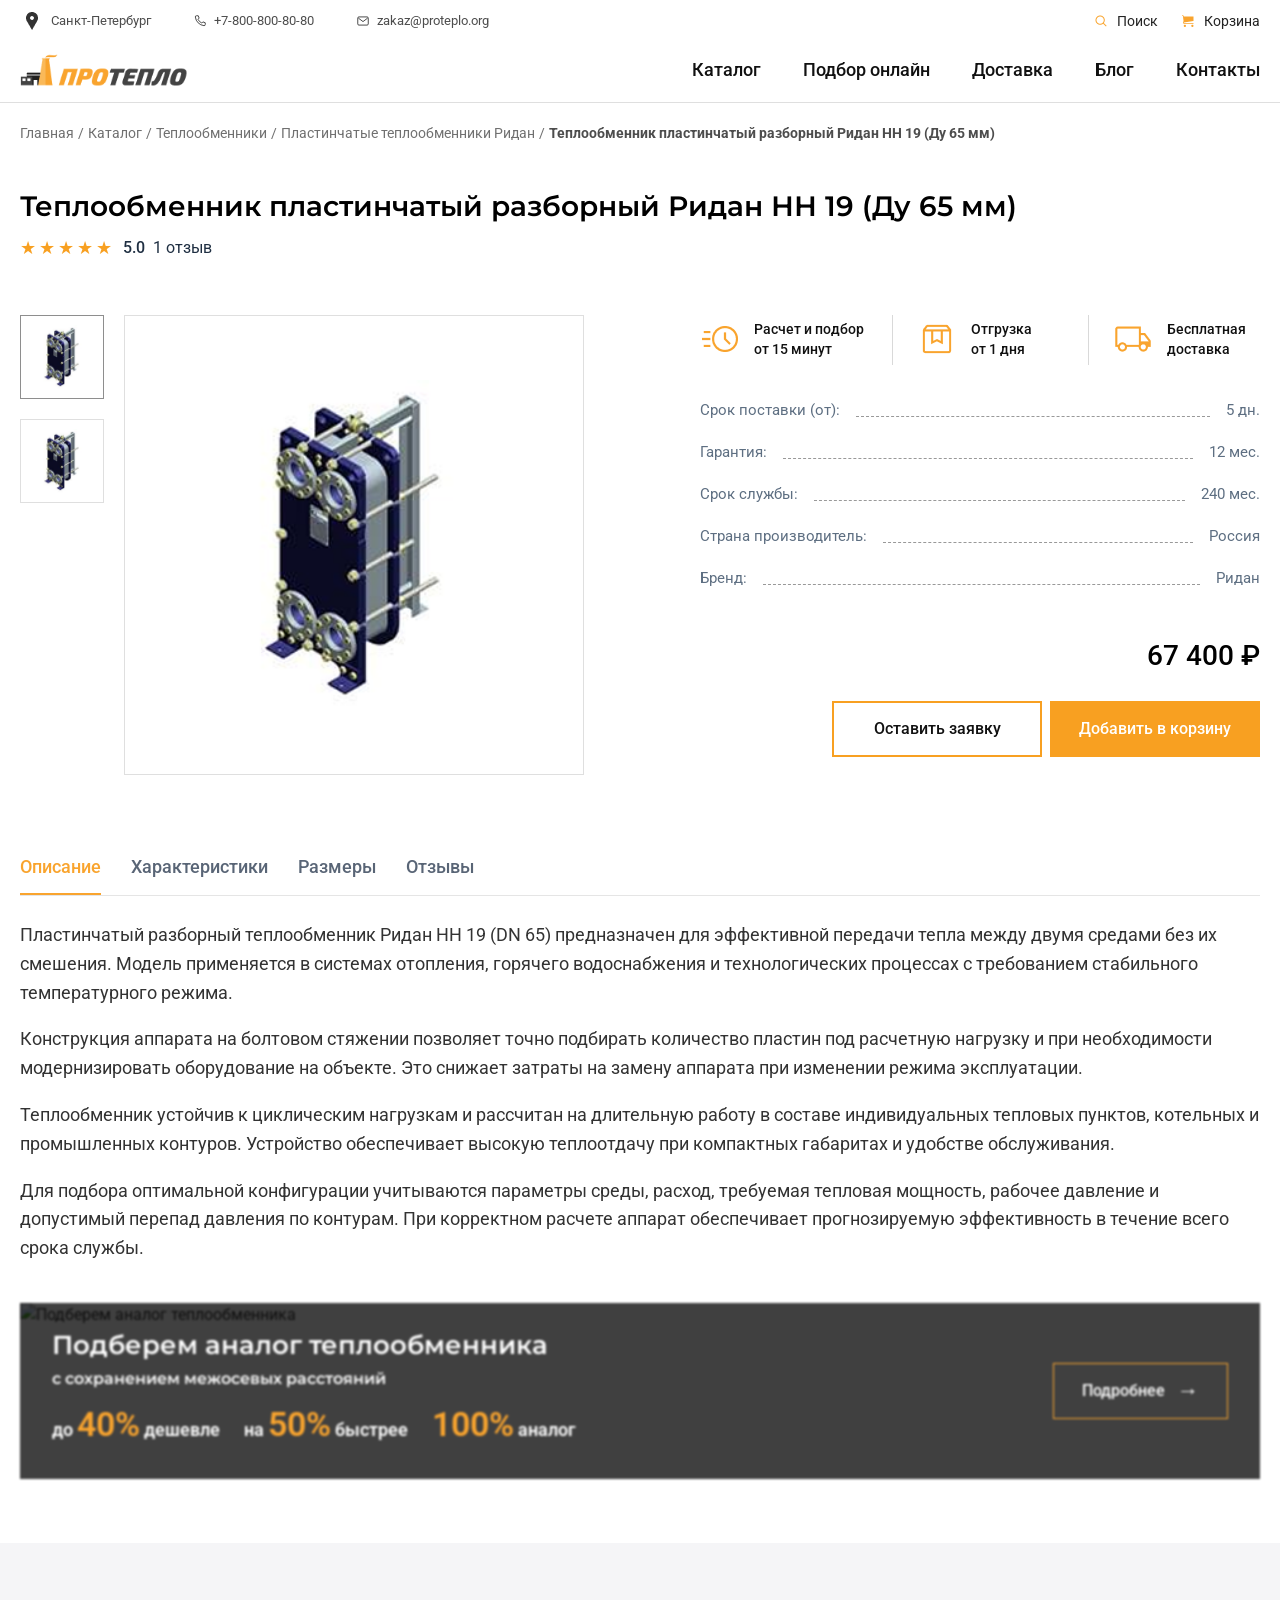
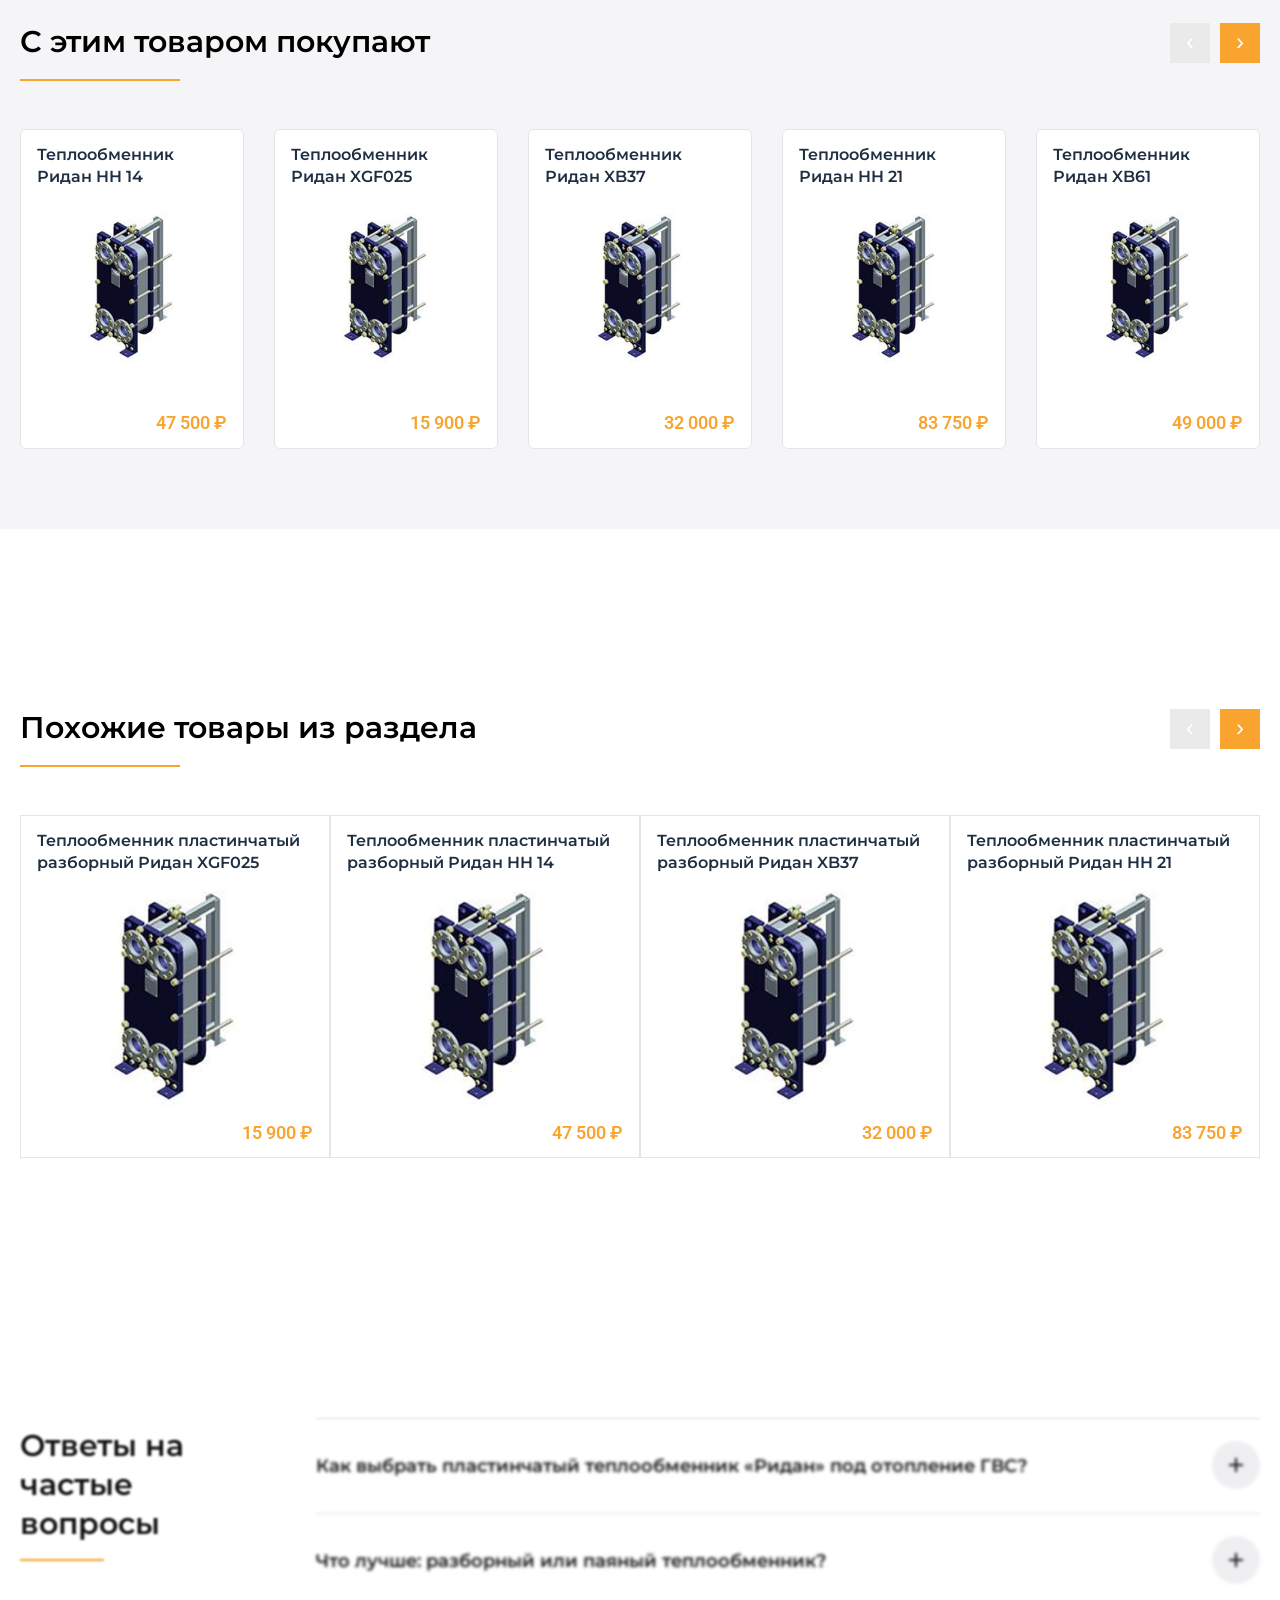
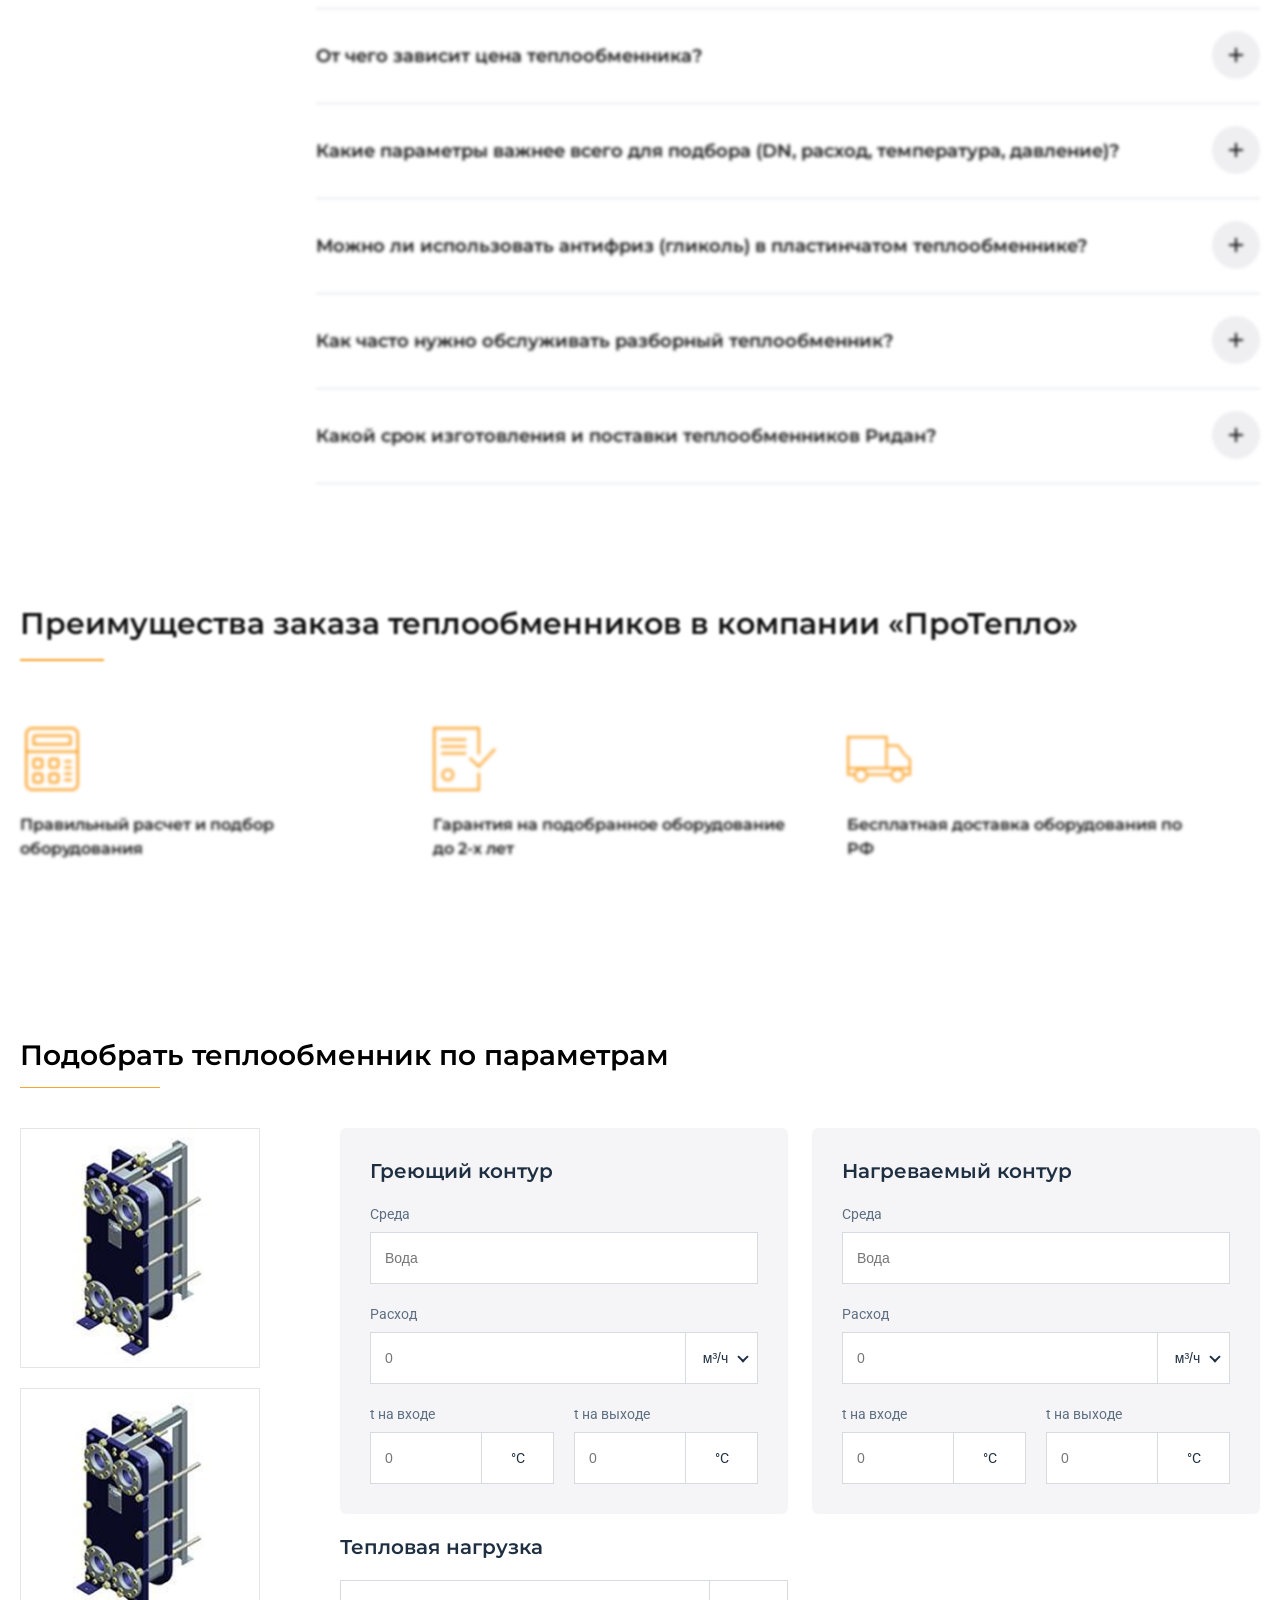
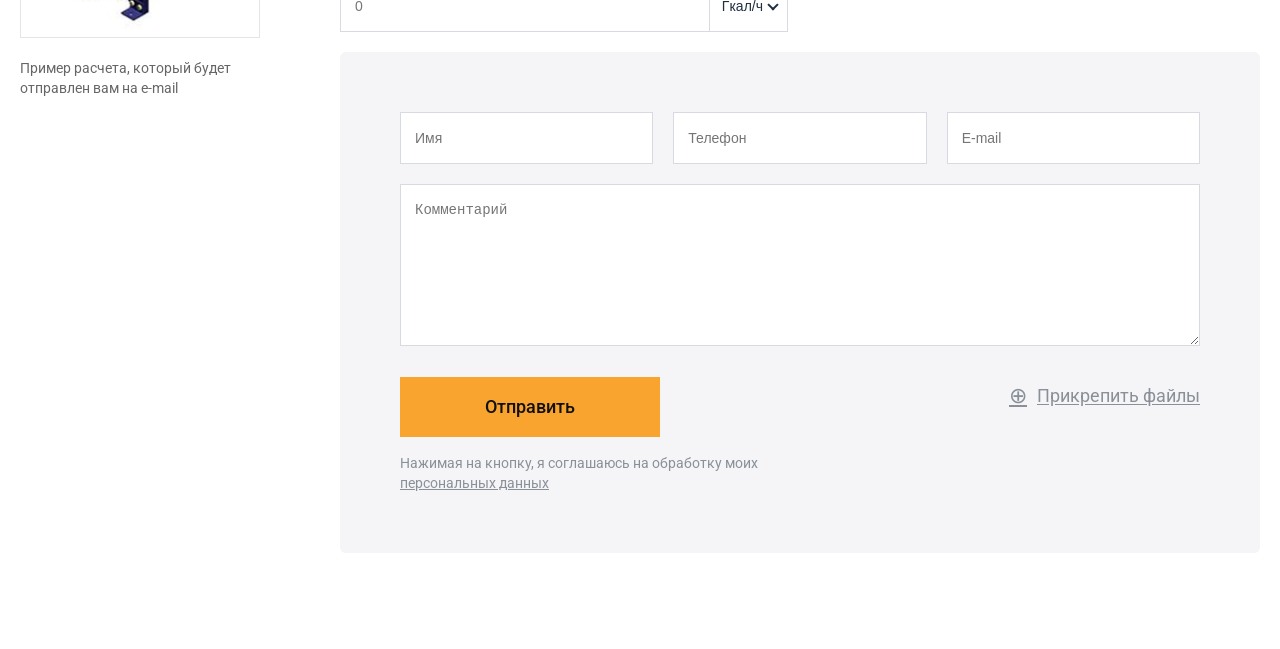
==== card.html @ 7464136e "Add files via upload" ====
<!DOCTYPE html>
<html lang="ru">
<head>
    <meta charset="UTF-8">
    <meta name="viewport" content="width=device-width, initial-scale=1.0">
    <title>Карточка товара — ProTeplo</title>
    <link rel="preconnect" href="https://fonts.googleapis.com">
    <link rel="preconnect" href="https://fonts.gstatic.com" crossorigin>
    <link href="https://fonts.googleapis.com/css2?family=Montserrat:wght@600&family=Roboto:wght@400;500;700&display=swap" rel="stylesheet">
    <link rel="stylesheet" href="css/global/style.css">
</head>
<body>
    <header class="header">
        <div class="container header__top">
            <div class="header__contacts">
                <a class="header__contact" href="#">
                    <span class="header__icon" aria-hidden="true">
                        <img src="../img/header img/city.png" alt="">
                    </span>
                    Санкт-Петербург
                </a>
                <a class="header__contact" href="tel:+78008008080">
                    <span class="header__icon" aria-hidden="true">
                        <svg viewBox="0 0 24 24" width="14" height="14" fill="none">
                            <path d="M6 3h3l1.5 4-2 2a14 14 0 0 0 6.5 6.5l2-2L21 15v3a2 2 0 0 1-2.2 2A17 17 0 0 1 4 5.2 2 2 0 0 1 6 3Z" stroke="currentColor" stroke-width="1.6" stroke-linejoin="round"/>
                        </svg>
                    </span>
                    +7-800-800-80-80
                </a>
                <a class="header__contact" href="mailto:zakaz@proteplo.org">
                    <span class="header__icon" aria-hidden="true">
                        <svg viewBox="0 0 24 24" width="14" height="14" fill="none">
                            <rect x="3" y="5" width="18" height="14" rx="2" stroke="currentColor" stroke-width="1.6"/>
                            <path d="m4 7 8 6 8-6" stroke="currentColor" stroke-width="1.6"/>
                        </svg>
                    </span>
                    zakaz@proteplo.org
                </a>
            </div>

            <div class="actions">
                <a class="actions__link" href="#">
                    <span class="actions__icon" aria-hidden="true">
                        <img src="../img/header img/header-loupe-search.png" alt="">
                    </span>
                    Поиск
                </a>
                <a class="actions__link" href="#">
                    <span class="actions__icon" aria-hidden="true">
                        <img src="../img/header img/header-basket.png" alt="">
                    </span>
                    Корзина
                </a>
            </div>
        </div>

        <div class="container header__bottom">
            <a class="logo" href="./index.html" aria-label="ProTeplo">
                <img src="../img/header img/header-logo.png" alt="ПроТепло" width="220" height="44">
            </a>

            <nav class="menu" aria-label="Главное меню">
                <a class="menu__link menu__link--catalog" href="./index.html#catalog">Каталог</a>
                <a class="menu__link" href="#">Подбор онлайн</a>
                <a class="menu__link" href="#">Доставка</a>
                <a class="menu__link" href="#">Блог</a>
                <a class="menu__link" href="#">Контакты</a>
            </nav>
        </div>
    </header>

    <main>
        <div class="container">
            <nav class="breadcrumbs" aria-label="Хлебные крошки">
                <ol class="breadcrumbs__list">
                    <li class="breadcrumbs__item"><a href="./index.html">Главная</a></li>
                    <li class="breadcrumbs__item"><a href="./index.html#catalog">Каталог</a></li>
                    <li class="breadcrumbs__item"><a href="#">Теплообменники</a></li>
                    <li class="breadcrumbs__item"><a href="#">Пластинчатые теплообменники Ридан</a></li>
                    <li class="breadcrumbs__item"><span>Теплообменник пластинчатый разборный Ридан НН 19 (Ду 65 мм)</span></li>
                </ol>
            </nav>

            <section class="product-hero" aria-labelledby="product-hero-title">
                <h1 class="product-hero__title" id="product-hero-title">Теплообменник пластинчатый разборный Ридан НН 19 (Ду 65 мм)</h1>

                <div class="product-hero__rating" aria-label="Рейтинг товара 5.0 из 5">
                    <div class="product-hero__stars" aria-hidden="true">★★★★★</div>
                    <span class="product-hero__rating-value">5.0</span>
                    <a class="product-hero__reviews-link" href="#">1 отзыв</a>
                </div>

                <div class="product-hero__layout">
                    <div class="product-gallery" aria-label="Изображения товара">
                        <div class="product-gallery__thumbs" role="tablist" aria-label="Миниатюры товара">
                            <button class="product-gallery__thumb is-active" type="button" role="tab" aria-selected="true" aria-label="Фото теплообменника">
                                <img src="../img/cards img/card__img.png" alt="">
                            </button>
                            <button class="product-gallery__thumb" type="button" role="tab" aria-selected="false" aria-label="Чертеж теплообменника">
                                <img src="../img/cards img/card__img.png" alt="">
                            </button>
                        </div>

                        <div class="product-gallery__main">
                            <img src="../img/cards img/card__img.png" alt="Теплообменник пластинчатый разборный Ридан НН 19 (Ду 65 мм)">
                        </div>
                    </div>

                    <div class="product-summary">
                        <ul class="product-summary__benefits">
                            <li class="product-summary__benefit">
                                <img src="../img/page-content img/banner/banner-info/acute-banner-info-1.png" alt="">
                                <span>Расчет и подбор <br>от 15 минут</span>
                            </li>
                            <li class="product-summary__benefit">
                                <img src="../img/page-content img/banner/banner-info/acute-banner-info-2.png" alt="">
                                <span>Отгрузка <br>от 1 дня</span>
                            </li>
                            <li class="product-summary__benefit">
                                <img src="../img/page-content img/banner/banner-info/acute-banner-info-3.png" alt="">
                                <span>Бесплатная <br>доставка</span>
                            </li>
                        </ul>

                        <dl class="product-summary__specs">
                            <div class="product-summary__spec-row">
                                <dt>Срок поставки (от):</dt>
                                <dd>5 дн.</dd>
                            </div>
                            <div class="product-summary__spec-row">
                                <dt>Гарантия:</dt>
                                <dd>12 мес.</dd>
                            </div>
                            <div class="product-summary__spec-row">
                                <dt>Срок службы:</dt>
                                <dd>240 мес.</dd>
                            </div>
                            <div class="product-summary__spec-row">
                                <dt>Страна производитель:</dt>
                                <dd>Россия</dd>
                            </div>
                            <div class="product-summary__spec-row">
                                <dt>Бренд:</dt>
                                <dd>Ридан</dd>
                            </div>
                        </dl>

                        <div class="product-summary__purchase">
                            <div class="product-summary__price">67 400 ₽</div>
                            <div class="product-summary__actions">
                                <button class="product-summary__btn product-summary__btn--ghost" type="button">Оставить заявку</button>
                                <button class="product-summary__btn product-summary__btn--primary" type="button">Добавить в корзину</button>
                            </div>
                        </div>
                    </div>
                </div>
            </section>

            <section class="product-tabs" aria-label="Информация о товаре">
                <div class="product-tabs__nav" role="tablist" aria-label="Вкладки товара">
                    <button class="product-tabs__btn is-active" type="button" role="tab" aria-selected="true" aria-controls="description" data-tab="description">Описание</button>
                    <button class="product-tabs__btn" type="button" role="tab" aria-selected="false" aria-controls="specs" data-tab="specs">Характеристики</button>
                    <button class="product-tabs__btn" type="button" role="tab" aria-selected="false" aria-controls="sizes" data-tab="sizes">Размеры</button>
                    <button class="product-tabs__btn" type="button" role="tab" aria-selected="false" aria-controls="reviews" data-tab="reviews">Отзывы</button>
                </div>

                <div class="product-tabs__content">
                    <div class="tab-panel is-active" id="description" role="tabpanel">
                        <p>Пластинчатый разборный теплообменник Ридан НН 19 (DN 65) предназначен для эффективной передачи тепла между двумя средами без их смешения. Модель применяется в системах отопления, горячего водоснабжения и технологических процессах с требованием стабильного температурного режима.</p>
                        <p>Конструкция аппарата на болтовом стяжении позволяет точно подбирать количество пластин под расчетную нагрузку и при необходимости модернизировать оборудование на объекте. Это снижает затраты на замену аппарата при изменении режима эксплуатации.</p>
                        <p>Теплообменник устойчив к циклическим нагрузкам и рассчитан на длительную работу в составе индивидуальных тепловых пунктов, котельных и промышленных контуров. Устройство обеспечивает высокую теплоотдачу при компактных габаритах и удобстве обслуживания.</p>
                        <p>Для подбора оптимальной конфигурации учитываются параметры среды, расход, требуемая тепловая мощность, рабочее давление и допустимый перепад давления по контурам. При корректном расчете аппарат обеспечивает прогнозируемую эффективность в течение всего срока службы.</p>
                    </div>

                    <div class="tab-panel" id="specs" role="tabpanel">
                        <div class="product-tabs__table-wrap">
                            <table class="product-tabs__table" aria-label="Технические характеристики">
                                <tbody>
                                    <tr><th>Модель</th><td>Ридан НН 19</td></tr>
                                    <tr><th>DN</th><td>65 мм</td></tr>
                                    <tr><th>Рабочее давление</th><td>до 16 бар</td></tr>
                                    <tr><th>Максимальная температура</th><td>до +180 °C</td></tr>
                                    <tr><th>Производительность</th><td>до 80 м³/ч</td></tr>
                                    <tr><th>Материал пластин</th><td>AISI 316</td></tr>
                                    <tr><th>Материал уплотнений</th><td>NBR / EPDM</td></tr>
                                    <tr><th>Вес</th><td>240 кг</td></tr>
                                    <tr><th>Количество пластин</th><td>от 35 до 240</td></tr>
                                </tbody>
                            </table>
                        </div>
                    </div>

                    <div class="tab-panel" id="sizes" role="tabpanel">
                        <div class="product-tabs__sizes">
                            <figure class="product-tabs__scheme">
                                <img src="../img/cards img/card__img.png" alt="Схема габаритов теплообменника Ридан НН 19">
                                <figcaption>Схема расположения патрубков и габаритов аппарата</figcaption>
                            </figure>
                            <div class="product-tabs__table-wrap">
                                <table class="product-tabs__table" aria-label="Габаритные размеры">
                                    <thead>
                                        <tr>
                                            <th>Параметр</th>
                                            <th>Значение</th>
                                        </tr>
                                    </thead>
                                    <tbody>
                                        <tr><th>A</th><td>1120 мм</td></tr>
                                        <tr><th>B</th><td>540 мм</td></tr>
                                        <tr><th>C</th><td>380 мм</td></tr>
                                        <tr><th>D</th><td>65 мм</td></tr>
                                    </tbody>
                                </table>
                            </div>
                        </div>
                    </div>

                    <div class="tab-panel" id="reviews" role="tabpanel">
                        <div class="review">
                            <div class="review__head">
                                <div class="review__author">Александр Петров, главный инженер</div>
                                <div class="review__date">12 февраля 2026</div>
                            </div>
                            <div class="review__rating" aria-label="Оценка 5 из 5">★★★★★</div>
                            <div class="review__text">Аппарат работает в контуре отопления и ГВС в ИТП жилого комплекса. Подбор сделали точно, по факту получили стабильную температуру и минимальные потери давления. После пусконаладки вопросов по работе не возникло.</div>
                        </div>
                        <div class="review">
                            <div class="review__head">
                                <div class="review__author">ООО «ТехСервис», участок эксплуатации</div>
                                <div class="review__date">28 января 2026</div>
                            </div>
                            <div class="review__rating" aria-label="Оценка 5 из 5">★★★★★</div>
                            <div class="review__text">Используем Ридан НН 19 в технологическом контуре. Аппарат компактный, разборная конструкция удобна для обслуживания, качество пластин и уплотнений на хорошем уровне. Поставка была в заявленные сроки.</div>
                        </div>
                        <div class="review">
                            <div class="review__head">
                                <div class="review__author">ИП Кузнецов, котельная</div>
                                <div class="review__date">10 января 2026</div>
                            </div>
                            <div class="review__rating" aria-label="Оценка 4 из 5">★★★★☆</div>
                            <div class="review__text">Для нашей нагрузки подошел с запасом по мощности. Понравилась консультация по подбору и понятная документация. Отдельно отмечу, что аппарат легко встроился в существующую обвязку.</div>
                        </div>
                    </div>
                </div>
            </section>

            <article class="special-offer banner--card" aria-label="Подбор аналога теплообменника">
                <img class="special-offer__bg" src="../img/page-content img/banner/banner-info/banner_special-offer.jpg" alt="Подберем аналог теплообменника">
                <div class="special-offer__content">
                    <h3 class="special-offer__title">Подберем аналог теплообменника</h3>
                    <p class="special-offer__subtitle">с сохранением межосевых расстояний</p>
                    <ul class="special-offer__metrics">
                        <li class="special-offer__metric">до <strong>40%</strong> дешевле</li>
                        <li class="special-offer__metric">на <strong>50%</strong> быстрее</li>
                        <li class="special-offer__metric"><strong>100%</strong> аналог</li>
                    </ul>
                    <a class="special-offer__button" href="#">Подробнее</a>
                </div>
            </article>
        </div>

        <section class="related-products" aria-label="С этим товаром покупают">
            <div class="container">
                <div class="related-products__header">
                    <h2 class="related-products__title">С этим товаром покупают</h2>
                    <div class="related-products__controls">
                        <button class="related-products__arrow related-products__arrow--prev" type="button" aria-label="Предыдущие товары">
                            <span aria-hidden="true">‹</span>
                        </button>
                        <button class="related-products__arrow related-products__arrow--next" type="button" aria-label="Следующие товары">
                            <span aria-hidden="true">›</span>
                        </button>
                    </div>
                </div>

                <div class="related-products__slider">
                    <div class="related-products__track">
                        <div class="related-products__slide">
                            <article class="related-card">
                                <a href="./card.html" class="related-card__image">
                                    <img src="../img/cards img/card__img.png" alt="Теплообменник Ридан HH 14">
                                </a>
                                <h3 class="related-card__title">Теплообменник Ридан HH 14</h3>
                                <div class="related-card__price">47 500 ₽</div>
                            </article>
                        </div>

                        <div class="related-products__slide">
                            <article class="related-card">
                                <a href="./card.html" class="related-card__image">
                                    <img src="../img/cards img/card__img.png" alt="Теплообменник Ридан XGF025">
                                </a>
                                <h3 class="related-card__title">Теплообменник Ридан XGF025</h3>
                                <div class="related-card__price">15 900 ₽</div>
                            </article>
                        </div>

                        <div class="related-products__slide">
                            <article class="related-card">
                                <a href="./card.html" class="related-card__image">
                                    <img src="../img/cards img/card__img.png" alt="Теплообменник Ридан XB37">
                                </a>
                                <h3 class="related-card__title">Теплообменник Ридан XB37</h3>
                                <div class="related-card__price">32 000 ₽</div>
                            </article>
                        </div>

                        <div class="related-products__slide">
                            <article class="related-card">
                                <a href="./card.html" class="related-card__image">
                                    <img src="../img/cards img/card__img.png" alt="Теплообменник Ридан HH 21">
                                </a>
                                <h3 class="related-card__title">Теплообменник Ридан HH 21</h3>
                                <div class="related-card__price">83 750 ₽</div>
                            </article>
                        </div>

                        <div class="related-products__slide">
                            <article class="related-card">
                                <a href="./card.html" class="related-card__image">
                                    <img src="../img/cards img/card__img.png" alt="Теплообменник Ридан XB61">
                                </a>
                                <h3 class="related-card__title">Теплообменник Ридан XB61</h3>
                                <div class="related-card__price">49 000 ₽</div>
                            </article>
                        </div>
                    </div>
                </div>
            </div>
        </section>

        <section class="related-products related-products--section" aria-label="Похожие товары из раздела">
            <div class="container">
                <div class="related-products__header">
                    <h2 class="related-products__title">Похожие товары из раздела</h2>
                    <div class="related-products__controls">
                        <button class="related-products__arrow related-products__arrow--prev" type="button" aria-label="Предыдущие похожие товары">
                            <span aria-hidden="true">‹</span>
                        </button>
                        <button class="related-products__arrow related-products__arrow--next" type="button" aria-label="Следующие похожие товары">
                            <span aria-hidden="true">›</span>
                        </button>
                    </div>
                </div>

                <div class="related-products__slider">
                    <div class="related-products__track">
                        <div class="related-products__slide">
                            <article class="related-card">
                                <a href="./card.html" class="related-card__image">
                                    <img src="../img/cards img/card__img.png" alt="Теплообменник пластинчатый разборный Ридан XGF025">
                                </a>
                                <h3 class="related-card__title">Теплообменник пластинчатый разборный Ридан XGF025</h3>
                                <div class="related-card__price">15 900 ₽</div>
                            </article>
                        </div>

                        <div class="related-products__slide">
                            <article class="related-card">
                                <a href="./card.html" class="related-card__image">
                                    <img src="../img/cards img/card__img.png" alt="Теплообменник пластинчатый разборный Ридан HH 14">
                                </a>
                                <h3 class="related-card__title">Теплообменник пластинчатый разборный Ридан HH 14</h3>
                                <div class="related-card__price">47 500 ₽</div>
                            </article>
                        </div>

                        <div class="related-products__slide">
                            <article class="related-card">
                                <a href="./card.html" class="related-card__image">
                                    <img src="../img/cards img/card__img.png" alt="Теплообменник пластинчатый разборный Ридан XB37">
                                </a>
                                <h3 class="related-card__title">Теплообменник пластинчатый разборный Ридан XB37</h3>
                                <div class="related-card__price">32 000 ₽</div>
                            </article>
                        </div>

                        <div class="related-products__slide">
                            <article class="related-card">
                                <a href="./card.html" class="related-card__image">
                                    <img src="../img/cards img/card__img.png" alt="Теплообменник пластинчатый разборный Ридан HH 21">
                                </a>
                                <h3 class="related-card__title">Теплообменник пластинчатый разборный Ридан HH 21</h3>
                                <div class="related-card__price">83 750 ₽</div>
                            </article>
                        </div>

                        <div class="related-products__slide">
                            <article class="related-card">
                                <a href="./card.html" class="related-card__image">
                                    <img src="../img/cards img/card__img.png" alt="Теплообменник пластинчатый разборный Ридан XB61">
                                </a>
                                <h3 class="related-card__title">Теплообменник пластинчатый разборный Ридан XB61</h3>
                                <div class="related-card__price">49 000 ₽</div>
                            </article>
                        </div>
                    </div>
                </div>
            </div>
        </section>

        <div class="container">
            <section class="faq" aria-labelledby="faq-title">
                <div class="faq__layout">
                    <header class="faq__header">
                        <h2 class="faq__title" id="faq-title">Ответы на частые вопросы</h2>
                        <span class="faq__line" aria-hidden="true"></span>
                    </header>

                    <div class="faq__items">
                        <details class="faq__item">
                            <summary class="faq__question">
                                <h4 class="faq__question-title">Как выбрать пластинчатый теплообменник «Ридан» под отопление ГВС?</h4>
                                <span class="faq__icon" aria-hidden="true"></span>
                            </summary>
                            <div class="faq__answer">
                                <p>Нужны исходные данные: среда и концентрация (вода/гликоль), расход и тепловая нагрузка, температуры на входе/выходе по обоим контурам, допустимые потери давления, требуемая схема подключения. По этим параметрам выполняется расчет площади и числа пластин.</p>
                            </div>
                        </details>

                        <details class="faq__item">
                            <summary class="faq__question">
                                <h4 class="faq__question-title">Что лучше: разборный или паяный теплообменник?</h4>
                                <span class="faq__icon" aria-hidden="true"></span>
                            </summary>
                            <div class="faq__answer">
                                <p>Разборные модели удобнее для обслуживания и модернизации. Паяные компактнее и обычно дешевле, но неразборные. Выбор зависит от требований к сервису, среде и режимам эксплуатации.</p>
                            </div>
                        </details>

                        <details class="faq__item">
                            <summary class="faq__question">
                                <h4 class="faq__question-title">От чего зависит цена теплообменника?</h4>
                                <span class="faq__icon" aria-hidden="true"></span>
                            </summary>
                            <div class="faq__answer">
                                <p>Стоимость определяется типом аппарата, материалами пластин и уплотнений, рабочими параметрами, запасом по мощности, а также сроками производства и комплектацией поставки.</p>
                            </div>
                        </details>

                        <details class="faq__item">
                            <summary class="faq__question">
                                <h4 class="faq__question-title">Какие параметры важнее всего для подбора (DN, расход, температура, давление)?</h4>
                                <span class="faq__icon" aria-hidden="true"></span>
                            </summary>
                            <div class="faq__answer">
                                <p>Ключевые параметры: расход, температурный график, допустимые потери давления и характеристики среды. DN важен для обвязки, но не заменяет полноценный теплотехнический расчет.</p>
                            </div>
                        </details>

                        <details class="faq__item">
                            <summary class="faq__question">
                                <h4 class="faq__question-title">Можно ли использовать антифриз (гликоль) в пластинчатом теплообменнике?</h4>
                                <span class="faq__icon" aria-hidden="true"></span>
                            </summary>
                            <div class="faq__answer">
                                <p>Да, при корректном подборе материалов и учете концентрации раствора. Для гликоля важны вязкость, температура и совместимость с уплотнениями.</p>
                            </div>
                        </details>

                        <details class="faq__item">
                            <summary class="faq__question">
                                <h4 class="faq__question-title">Как часто нужно обслуживать разборный теплообменник?</h4>
                                <span class="faq__icon" aria-hidden="true"></span>
                            </summary>
                            <div class="faq__answer">
                                <p>Периодичность зависит от качества теплоносителя и режима работы. Обычно проводят плановый осмотр и очистку 1 раз в 6-12 месяцев либо по росту потерь давления.</p>
                            </div>
                        </details>

                        <details class="faq__item">
                            <summary class="faq__question">
                                <h4 class="faq__question-title">Какой срок изготовления и поставки теплообменников Ридан?</h4>
                                <span class="faq__icon" aria-hidden="true"></span>
                            </summary>
                            <div class="faq__answer">
                                <p>Сроки зависят от модели и наличия на складе. Типовые позиции доступны быстрее, а заказные исполнения требуют дополнительного времени на производство.</p>
                            </div>
                        </details>
                    </div>
                </div>
            </section>
        </div>

        <div class="container">
            <section class="advantages" aria-labelledby="advantages-title">
                <h2 class="advantages__title" id="advantages-title">Преимущества заказа теплообменников в компании «ПроТепло»</h2>
                <span class="advantages__line" aria-hidden="true"></span>

                <ul class="advantages__list">
                    <li class="advantages__item">
                        <article class="advantage-card">
                            <span class="advantage-card__icon" aria-hidden="true">
                                <img src="../img/advantages/advantages__calc.png" alt="">
                            </span>
                            <h3 class="advantage-card__text">Правильный расчет и подбор оборудования</h3>
                        </article>
                    </li>

                    <li class="advantages__item">
                        <article class="advantage-card">
                            <span class="advantage-card__icon" aria-hidden="true">
                                <img src="../img/advantages/advantages__certificate.png" alt="">
                            </span>
                            <h3 class="advantage-card__text">Гарантия на подобранное оборудование до 2-х лет</h3>
                        </article>
                    </li>

                    <li class="advantages__item">
                        <article class="advantage-card">
                            <span class="advantage-card__icon" aria-hidden="true">
                                <img src="../img/advantages/advantages__car.png" alt="">
                            </span>
                            <h3 class="advantage-card__text">Бесплатная доставка оборудования по РФ</h3>
                        </article>
                    </li>
                </ul>
            </section>
        </div>

        <section class="selection" aria-labelledby="selection-title">
            <div class="container">
                <div class="selection__header">
                    <h2 class="selection__title" id="selection-title">Подобрать теплообменник по параметрам</h2>
                    <div class="selection__line" aria-hidden="true"></div>
                </div>

                <div class="selection__body">
                    <div class="selection__left">
                        <img class="selection__image selection__image--main" src="../img/cards img/card__img.png" alt="Теплообменник">
                        <img class="selection__image selection__image--example" src="../img/cards img/card__img.png" alt="Пример расчета теплообменника">
                        <p class="selection__caption">Пример расчета, который будет отправлен вам на e-mail</p>
                    </div>

                    <div class="selection__right">
                        <form class="selection-form" action="#" method="post">
                            <h3 class="selection-form__title">Греющий контур</h3>
                            <div class="selection-form__grid">
                                <div class="field field--row">
                                    <label class="field__label" for="hot-medium">Среда</label>
                                    <input class="field__input" id="hot-medium" name="hot-medium" type="text" placeholder="Вода">
                                </div>

                                <div class="field field--row">
                                    <label class="field__label" for="hot-flow">Расход</label>
                                    <div class="field__dropdown" data-field-dropdown>
                                        <div class="field__input-group">
                                            <input class="field__input" id="hot-flow" name="hot-flow" type="text" placeholder="0">
                                            <button class="field__unit-toggle" type="button" data-field-toggle>м³/ч</button>
                                        </div>
                                        <ul class="field__unit-list">
                                            <li><button type="button" data-value="м³/ч">м³/ч</button></li>
                                            <li><button type="button" data-value="л/с">л/с</button></li>
                                        </ul>
                                    </div>
                                </div>

                                <div class="field">
                                    <label class="field__label" for="hot-temp-in">t на входе</label>
                                    <div class="field__input-group">
                                        <input class="field__input" id="hot-temp-in" name="hot-temp-in" type="text" placeholder="0">
                                        <span class="field__unit-static">°C</span>
                                    </div>
                                </div>

                                <div class="field">
                                    <label class="field__label" for="hot-temp-out">t на выходе</label>
                                    <div class="field__input-group">
                                        <input class="field__input" id="hot-temp-out" name="hot-temp-out" type="text" placeholder="0">
                                        <span class="field__unit-static">°C</span>
                                    </div>
                                </div>
                            </div>
                        </form>

                        <form class="selection-form" action="#" method="post">
                            <h3 class="selection-form__title">Нагреваемый контур</h3>
                            <div class="selection-form__grid">
                                <div class="field field--row">
                                    <label class="field__label" for="cold-medium">Среда</label>
                                    <input class="field__input" id="cold-medium" name="cold-medium" type="text" placeholder="Вода">
                                </div>

                                <div class="field field--row">
                                    <label class="field__label" for="cold-flow">Расход</label>
                                    <div class="field__dropdown" data-field-dropdown>
                                        <div class="field__input-group">
                                            <input class="field__input" id="cold-flow" name="cold-flow" type="text" placeholder="0">
                                            <button class="field__unit-toggle" type="button" data-field-toggle>м³/ч</button>
                                        </div>
                                        <ul class="field__unit-list">
                                            <li><button type="button" data-value="м³/ч">м³/ч</button></li>
                                            <li><button type="button" data-value="л/с">л/с</button></li>
                                        </ul>
                                    </div>
                                </div>

                                <div class="field">
                                    <label class="field__label" for="cold-temp-in">t на входе</label>
                                    <div class="field__input-group">
                                        <input class="field__input" id="cold-temp-in" name="cold-temp-in" type="text" placeholder="0">
                                        <span class="field__unit-static">°C</span>
                                    </div>
                                </div>

                                <div class="field">
                                    <label class="field__label" for="cold-temp-out">t на выходе</label>
                                    <div class="field__input-group">
                                        <input class="field__input" id="cold-temp-out" name="cold-temp-out" type="text" placeholder="0">
                                        <span class="field__unit-static">°C</span>
                                    </div>
                                </div>
                            </div>
                        </form>

                        <form class="selection-load" action="#" method="post">
                            <h3 class="selection-load__title">Тепловая нагрузка</h3>
                            <div class="field__dropdown" data-field-dropdown>
                                <div class="field__input-group">
                                    <input class="field__input" id="heat-load" name="heat-load" type="text" placeholder="0">
                                    <button class="field__unit-toggle" type="button" data-field-toggle>Гкал/ч</button>
                                </div>
                                <ul class="field__unit-list">
                                    <li><button type="button" data-value="Гкал/ч">Гкал/ч</button></li>
                                    <li><button type="button" data-value="кВт">кВт</button></li>
                                    <li><button type="button" data-value="МВт">МВт</button></li>
                                </ul>
                            </div>
                        </form>

                        <form class="selection-contact" action="#" method="post">
                            <div class="selection-contact__fields">
                                <div class="field">
                                    <input class="field__input" id="selection-name" name="name" type="text" placeholder="Имя">
                                </div>

                                <div class="field">
                                    <input class="field__input" id="selection-phone" name="phone" type="tel" placeholder="Телефон">
                                </div>

                                <div class="field">
                                    <input class="field__input" id="selection-email" name="email" type="email" placeholder="E-mail">
                                </div>

                                <div class="field field--comment">
                                    <textarea class="field__textarea" id="selection-comment" name="comment" rows="6" placeholder="Комментарий"></textarea>
                                </div>
                            </div>

                            <div class="selection-contact__bottom">
                                <div class="selection-contact__submit-wrap">
                                    <button class="selection-contact__submit" type="submit">Отправить</button>
                                    <p class="selection-contact__consent">
                                        Нажимая на кнопку, я соглашаюсь на обработку моих
                                        <a href="#">персональных данных</a>
                                    </p>
                                </div>

                                <label class="selection-contact__attach">
                                    <input type="file" name="files" multiple>
                                    <span class="selection-contact__attach-link">Прикрепить файлы</span>
                                </label>
                            </div>
                        </form>
                    </div>
                </div>
            </div>
        </section>
    </main>
    <script src="script/script.js"></script>
</body>
</html>
---- css/global/style.css ----
﻿@import "fonts.css";
@import "reboot.css";

.container {
    width: min(100% - 40px, 1400px);
    margin-inline: auto;
}

body {
    font-family: "Roboto", sans-serif;
    color: #333;
}

.reveal-on-scroll {
    opacity: 0;
    transform: translateY(10px);
    filter: blur(0.8px);
    transition:
        opacity 467ms ease,
        transform 467ms cubic-bezier(0.22, 1, 0.36, 1),
        filter 467ms ease;
    will-change: opacity, transform, filter;
}

.reveal-on-scroll.is-visible {
    opacity: 1;
    transform: translateY(0);
    filter: blur(0);
}

input:focus,
input:focus-visible,
textarea:focus,
textarea:focus-visible,
select:focus,
select:focus-visible {
    outline: none;
    box-shadow: none;
    border-color: inherit;
}

h1,
h2,
h3,
h4 {
    font-family: "Montserrat", sans-serif;
    font-weight: 600;
}

.header {
    border-bottom: 1px solid #dfdfdf;
    background-color: #fff;
}

.header__top {
    display: flex;
    justify-content: space-between;
    align-items: center;
    gap: 24px;
    min-height: 42px;
    font-size: 13px;
    color: #4d4d4d;
}

.header__contacts {
    display: flex;
    align-items: center;
    gap: 42px;
    flex-wrap: wrap;
}

.header__contact {
    display: inline-flex;
    align-items: center;
    gap: 7px;
    font-weight: 400;
}

.header__contact:focus,
.header__contact:focus-visible {
    outline: none;
    box-shadow: none;
}

.header__icon {
    display: inline-flex;
    color: #3f3f3f;
}

.header__icon img {
    display: block;
}

.header__bottom {
    display: flex;
    justify-content: space-between;
    align-items: center;
    min-height: 60px;
    column-gap: 40px;
    padding: 6px 0 10px;
}

.logo {
    display: inline-flex;
    align-items: center;
}

.logo img {
    display: block;
    width: 168px;
    height: auto;
}

.menu {
    display: flex;
    justify-content: flex-end;
    align-items: center;
    gap: 42px;
}

.menu__link {
    font-family: var(--font-main);
    font-weight: 500;
    font-size: 18px;
    line-height: 1;
    color: #111;
}

.actions {
    display: flex;
    align-items: center;
    gap: 22px;
    flex-shrink: 0;
}

.actions__link {
    display: inline-flex;
    align-items: center;
    gap: 8px;
    font-size: 14px;
    color: #232323;
}

.actions__icon {
    display: inline-flex;
    line-height: 0;
    color: #f2a028;
}

.actions__icon img {
    display: block;
    width: 16px;
    height: 16px;
}

.breadcrumbs {
    margin-top: 20px;
    margin-bottom: 0;
    font-family: var(--font-main);
    font-size: 14px;
    line-height: 20px;
    font-weight: 400;
    color: #707070;
}

.breadcrumbs__list {
    display: flex;
    flex-wrap: wrap;
}

.breadcrumbs__item {
    display: inline-flex;
    align-items: center;
}

.breadcrumbs__item:not(:last-child)::after {
    content: "/";
    margin: 0 4px;
    color: #707070;
}

.breadcrumbs__item:last-child {
    font-weight: 700;
    color: #4d4d4d;
}

.page-heading {
    margin-top: 64px;
    margin-bottom: 32px;
}

.page-heading__title {
    margin: 0;
    font-family: var(--font-accent);
    font-size: 34px;
    line-height: 42px;
    font-weight: 600;
    letter-spacing: 0;
    color: #000000;
}

.page-heading__line {
    display: block;
    width: 135px;
    height: 2px;
    margin-top: 24px;
    margin-bottom: 56px;
    background-color: rgba(249, 164, 46, 1);
}

.selection-banner {
    margin-bottom: 36px;
}

.selection-banner__layout {
    display: grid;
    grid-template-columns: 336px minmax(0, 1fr);
    column-gap: 32px;
    align-items: start;
}

.selection-banner__manager,
.selection-banner__main {
    min-width: 0;
}

.selection-banner__manager {
    width: 100%;
}

.selection-banner__main {
    width: 100%;
    max-width: 100%;
}

.manager-card__avatar {
    width: 140px;
    height: 140px;
    border-radius: 50%;
    margin-bottom: 16px;
}

.manager-card__name {
    margin: 0 0 4px;
    font-family: var(--font-main);
    font-size: 18px;
    line-height: 26px;
    font-weight: 700;
    letter-spacing: 0;
    color: #111;
}

.manager-card__position {
    margin: 0 0 16px;
    font-family: var(--font-main);
    font-size: 16px;
    line-height: 24px;
    font-weight: 400;
    letter-spacing: 0;
    color: #111;
}

.manager-card__label {
    margin: 0 0 8px;
    font-family: var(--font-main);
    font-size: 14px;
    line-height: 20px;
    font-weight: 400;
    letter-spacing: 0;
    color: #9d9d9d;
}

.manager-card__skills {
    display: flex;
    gap: 10px;
    margin-bottom: 16px;
    position: relative;
    z-index: 50;
}

.manager-card__skill {
    width: 34px;
    height: 34px;
    display: inline-flex;
    align-items: center;
    justify-content: center;
    border: 1px solid #e2e2e2;
    background: #fff;
    padding: 0;
    cursor: pointer;
}

.manager-card__skill img {
    display: block;
    width: 22px;
    height: 22px;
    object-fit: contain;
}

.manager-card__skill-popup {
    position: absolute;
    top: calc(100% + 10px);
    left: 0;
    width: 360px;
    min-height: 88px;
    padding: 16px 50px 16px 20px;
    background: #343844;
    color: #ffffff;
    display: flex;
    align-items: flex-start;
    z-index: 200;
    opacity: 0;
    transform: translateY(-8px);
    pointer-events: none;
    transition: opacity 260ms ease, transform 320ms cubic-bezier(0.22, 1, 0.36, 1);
}

.manager-card__skill-popup::before {
    content: "";
    position: absolute;
    top: -8px;
    left: var(--popup-caret-left, 18px);
    width: 16px;
    height: 16px;
    background: #343844;
    transform: rotate(45deg);
}

.manager-card__skill-popup[hidden] {
    display: none;
}

.manager-card__skill-popup.is-open {
    opacity: 1;
    transform: translateY(0);
    pointer-events: auto;
}

.manager-card__skill-popup.is-closing {
    opacity: 0;
    transform: translateY(-8px);
    pointer-events: none;
}

.manager-card__skill-popup-text {
    margin: 0;
    font-family: var(--font-main);
    font-size: 16px;
    line-height: 1.4;
    font-weight: 400;
    letter-spacing: 0;
}

.manager-card__skill-popup-close {
    position: absolute;
    top: 12px;
    right: 12px;
    width: 24px;
    height: 24px;
    border: none;
    background: transparent;
    color: #ffffff;
    font-size: 24px;
    line-height: 1;
    cursor: pointer;
}

.manager-card__text {
    margin: 0 0 16px;
    width: 296px;
    font-family: var(--font-main);
    font-size: 16px;
    line-height: 24px;
    font-weight: 400;
    letter-spacing: 0;
    color: #3f3f3f;
}

.manager-card__question {
    display: inline-block;
    margin-bottom: 16px;
    font-family: var(--font-main);
    font-size: 16px;
    line-height: 24px;
    font-weight: 400;
    letter-spacing: 0;
    color: #3f3f3f;
}

.manager-card__input {
    width: 296px;
    min-height: 52px;
    margin-bottom: 12px;
    padding: 0 14px;
    border: 1px solid #d7d7d7;
    background-color: #fff;
    font-family: var(--font-main);
    font-size: 16px;
    line-height: 22px;
    font-weight: 400;
    letter-spacing: 0;
    color: #666;
}

.manager-card__input:focus,
.manager-card__input:focus-visible,
.manager-card__input:active {
    outline: none;
    box-shadow: none;
    border-color: #d7d7d7;
}

.manager-card__button {
    width: 296px;
    min-height: 52px;
    padding: 15px;
    display: inline-flex;
    align-items: center;
    justify-content: center;
    border: 0;
    background-color: #f9a42e;
    color: #fff;
    font-family: var(--font-main);
    font-size: 16px;
    line-height: 22px;
    font-weight: 500;
    letter-spacing: 0;
    cursor: pointer;
}

.selection-content__benefits {
    display: flex;
    flex-wrap: wrap;
    gap: 16px 42px;
    margin: 0 0 48px;
}

.selection-content__benefit {
    display: inline-flex;
    align-items: center;
    gap: 10px;
    font-family: var(--font-main);
    font-size: 18px;
    line-height: 24px;
    font-weight: 500;
    letter-spacing: 0;
    color: #111;
}

.selection-content__benefit-icon {
    display: inline-flex;
}

.selection-content__benefit-icon img {
    width: 26px;
    height: 26px;
}

.selection-content__title {
    margin: 0 0 24px;
    font-family: var(--font-accent);
    font-size: 22px;
    line-height: 28px;
    font-weight: 600;
    letter-spacing: 0;
    color: #111;
}

.selection-content__text {
    margin: 0 0 24px;
    font-family: var(--font-main);
    font-size: 18px;
    line-height: 26px;
    font-weight: 400;
    letter-spacing: 0;
    color: #3f3f3f;
}

.selection-content__button {
    width: 296px;
    min-height: 60px;
    margin-bottom: 32px;
    padding: 18px;
    border: 0;
    background-color: #f9a42e;
    color: #fff;
    font-family: var(--font-main);
    font-size: 16px;
    line-height: 24px;
    font-weight: 500;
    letter-spacing: 0;
    cursor: pointer;
}

.selection-content__note {
    display: flex;
    align-items: flex-start;
    gap: 12px;
    margin: 0px 0 48px;
    font-family: var(--font-main);
    font-size: 16px;
    line-height: 24px;
    font-weight: 400;
    letter-spacing: 0;
    color: #8b8b8b;
}

.selection-content__note-sign {
    display: inline-flex;
    flex: 0 0 auto;
    width: 24px;
    height: 24px;
    padding: 12px 12px 16px 0;
    align-items: center;
    border: 0;
    box-sizing: content-box;
}

.selection-content__note-text {
    padding-left: 16px;
    border-left: 1px solid rgba(217, 217, 222, 1);
}

.selection-content__note-icon {
    display: block;
    flex: 0 0 auto;
    width: 24px;
    height: 24px;
    min-width: 24px;
    min-height: 24px;
    max-width: 24px;
    object-fit: contain;
}

.selection-content__note a {
    font-family: var(--font-main);
    font-size: 16px;
    line-height: 24px;
    font-weight: 400;
    letter-spacing: 0;
    color: #005bb7;
}

.special-offer {
    position: relative;
    overflow: hidden;
    width: 100%;
    height: 230px;
    max-width: 100%;
}

.special-offer__bg {
    display: block;
    width: 100%;
    height: 100%;
    object-fit: cover;
}

.special-offer__content {
    position: absolute;
    inset: 0;
    box-sizing: border-box;
    padding: 40px 48px 48px;
    color: #ffffff;
    background-color: rgba(0, 0, 0, 0.75);
}

.special-offer__title {
    margin: 0 0 8px;
    font-family: var(--font-accent);
    font-size: 34px;
    line-height: 42px;
    font-weight: 600;
    letter-spacing: 0;
}

.special-offer__subtitle {
    margin: 0 0 14px;
    font-family: var(--font-accent);
    font-size: 22px;
    line-height: 28px;
    font-weight: 600;
    letter-spacing: 0;
}

.special-offer__metrics {
    display: flex;
    flex-wrap: nowrap;
    gap: 16px 30px;
    padding-right: 260px;
}

.special-offer__metric {
    font-family: var(--font-main);
    font-size: 20px;
    line-height: 26px;
    font-weight: 600;
    letter-spacing: 0;
    white-space: nowrap;
}

.special-offer__metric strong {
    font-size: 34px;
    line-height: 44px;
    font-weight: 600;
    letter-spacing: 0;
    color: #f9a42e;
}

.special-offer__button {
    position: absolute;
    right: 48px;
    top: 50%;
    transform: translateY(-50%);
    min-width: 175px;
    min-height: 44px;
    padding: 10px 20px;
    border: 1px solid #f9a42e;
    color: #ffffff;
    font-family: var(--font-main);
    font-size: 16px;
    line-height: 24px;
    font-weight: 500;
    letter-spacing: 0;
    display: inline-flex;
    align-items: center;
    justify-content: center;
}

.special-offer__button::after {
    content: "→";
    margin-left: 12px;
    font-size: 22px;
    line-height: 1;
}

@media (max-width: 1100px) {
    .header__top {
        align-items: flex-start;
    }

    .header__bottom {
        flex-direction: column;
        align-items: flex-start;
        row-gap: 14px;
        padding: 14px 0 12px;
    }

    .header__contacts {
        gap: 14px 24px;
    }

    .menu {
        justify-content: flex-start;
        flex-wrap: wrap;
        gap: 14px 24px;
    }

    .selection-banner__layout {
        grid-template-columns: 1fr;
        gap: 22px;
    }

    .selection-content__benefit {
        font-size: 18px;
    }

    .selection-content__title {
        font-size: 28px;
    }

    .selection-content__text {
        font-size: 18px;
    }

    .manager-card__name {
        font-size: 24px;
    }

    .manager-card__position {
        font-size: 20px;
    }

    .manager-card__label,
    .manager-card__text,
    .manager-card__question,
    .manager-card__input,
    .manager-card__button,
    .selection-content__note {
        font-size: 14px;
    }

    .selection-content__button {
        width: 100%;
        max-width: 320px;
        font-size: 16px;
    }

    .special-offer__content {
        padding: 20px;
    }

    .special-offer__title {
        font-size: 30px;
    }

    .special-offer__subtitle {
        font-size: 22px;
    }

    .special-offer__metric {
        font-size: 20px;
    }

    .special-offer__metrics {
        flex-wrap: wrap;
        gap: 12px 20px;
        padding-right: 0;
    }

    .special-offer__metric strong {
        font-size: 32px;
    }

    .special-offer__button {
        position: static;
        transform: none;
        margin-top: 16px;
        min-width: 150px;
    }

}

@media (max-width: 740px) {
    .header__top {
        flex-wrap: wrap;
        gap: 10px 12px;
        padding: 8px 0;
        min-height: unset;
    }

    .actions {
        width: 100%;
        gap: 14px;
    }

    .menu__link {
        font-size: 16px;
    }

    .breadcrumbs {
        font-size: 13px;
    }

    .page-heading {
        margin-bottom: 24px;
    }

    .selection-content__button {
        font-size: 18px;
        height: 48px;
    }

    .special-offer__title {
        font-size: 24px;
    }

    .special-offer__subtitle {
        font-size: 18px;
    }

    .special-offer__metric {
        font-size: 18px;
    }

    .special-offer__metric strong {
        font-size: 24px;
    }
}

.catalog {
    margin-bottom: 2.5rem;
}

.catalog__controls {
    padding: 1rem 0 0.75rem;
    margin-bottom: 0.625rem;
}

.catalog__controls-row {
    display: flex;
    justify-content: space-between;
    align-items: flex-start;
    gap: 1rem;
}

.catalog__controls-row--chips {
    margin-top: 32px;
}

.catalog__sort {
    display: flex;
    flex-wrap: wrap;
    gap: 0.625rem 1.5rem;
}

.catalog__sort-item {
    border: none;
    background: transparent;
    color: #76767A;
    font-size: 1rem;
    font-family: "Roboto", sans-serif;
    font-weight: 400;
    line-height: 130%;
    letter-spacing: 0;
    padding: 0;
    cursor: pointer;
}

.catalog__sort-arrow {
    display: inline-block;
    width: 8px;
    height: 11px;
    margin-left: 7px;
    vertical-align: middle;
    background-color: currentColor;
    mask-image: url("../../img/cards img/sort__arrow.svg");
    mask-repeat: no-repeat;
    mask-size: contain;
    mask-position: center;
    -webkit-mask-image: url("../../img/cards img/sort__arrow.svg");
    -webkit-mask-repeat: no-repeat;
    -webkit-mask-size: contain;
    -webkit-mask-position: center;
}

.catalog__sort-item.is-active {
    color: #f9a42e;
}

.catalog__actions {
    display: flex;
    align-items: center;
    gap: 0.75rem;
}

.catalog__per-page-label {
    color: #6a6a6a;
    font-family: "Roboto", sans-serif;
    font-weight: 400;
    font-size: 16px;
    line-height: 130%;
    letter-spacing: 0;
}

.catalog__per-page {
    border: 1px solid #dfdfdf;
    box-sizing: border-box;
    width: 148px;
    min-width: 148px;
    height: 50px;
    padding: 0 36px 0 16px;
    font-family: "Roboto", sans-serif;
    font-weight: 500;
    font-size: 16px;
    line-height: 130%;
    letter-spacing: 0;
    color: #333333;
    background-color: #e5e5e9;
    appearance: none;
    -webkit-appearance: none;
    -moz-appearance: none;
    background-image: url("data:image/svg+xml,%3Csvg xmlns='http://www.w3.org/2000/svg' width='10' height='5' viewBox='0 0 10 5' fill='none'%3E%3Cpath d='M1 1L5 4L9 1' stroke='%23333333' stroke-width='2' stroke-linecap='round' stroke-linejoin='round'/%3E%3C/svg%3E");
    background-position: calc(100% - 14px) center;
    background-size: 10px 5px;
    background-repeat: no-repeat;
}

.catalog__per-page:focus,
.catalog__per-page:focus-visible,
.catalog__per-page:active {
    outline: none;
    box-shadow: none;
    border-color: #dfdfdf;
}

.catalog__chips {
    display: flex;
    flex-wrap: wrap;
    align-items: center;
    column-gap: 0;
    row-gap: 12px;
}

.catalog__chip-group {
    display: inline-flex;
    align-items: center;
    flex-wrap: nowrap;
    gap: 4px;
    margin-right: 32px;
}

.catalog__chip-group:last-child {
    margin-right: 0;
}

.catalog__chips-label {
    color: #76767A;
    font-family: "Roboto", sans-serif;
    font-weight: 400;
    font-size: 14px;
    line-height: 20px;
    letter-spacing: 0;
    margin-right: 0.25rem;
}

.catalog-chip {
    display: inline-flex;
    align-items: center;
    box-sizing: border-box;
    height: 32px;
    gap: 4px;
    padding: 0 8px;
    border: 1px solid #dfdfdf;
    background-color: transparent;
    color: #000000;
    font-family: "Roboto", sans-serif;
    font-size: 14px;
    line-height: 20px;
    font-weight: 400;
    letter-spacing: 0;
}

.catalog-chip__close {
    border: none;
    background: transparent;
    color: #7c7c7c;
    cursor: pointer;
    font-size: 0.9375rem;
    line-height: 1;
    padding: 0;
}

.catalog__mobile-top {
    display: none;
    min-height: 3rem;
    background: #f3f3f3;
    border-radius: 0.125rem;
    padding: 0 0.75rem;
    align-items: center;
    justify-content: space-between;
    margin-bottom: 0.5rem;
}

.catalog__mobile-left {
    display: flex;
    align-items: center;
    gap: 0.75rem;
}

.catalog__meta {
    display: flex;
    align-items: center;
    gap: 0.75rem;
    font-size: 0.875rem;
    color: #777;
}

.catalog__filter-button {
    display: inline-flex;
    align-items: center;
    gap: 0.5rem;
    background: transparent;
    border: none;
    cursor: pointer;
    font-weight: 500;
    color: #333;
    font-family: "Roboto", sans-serif;
}

.icon-filter {
    display: inline-block;
    width: 1rem;
    height: 1rem;
    background:
        linear-gradient(#333, #333) center 0.125rem / 0.125rem 0.375rem no-repeat,
        linear-gradient(#333, #333) center 0.5625rem / 0.875rem 0.125rem no-repeat,
        linear-gradient(#333, #333) center 0.875rem / 0.4375rem 0.125rem no-repeat;
}

.catalog__view {
    display: flex;
    align-items: center;
    gap: 0.375rem;
}

.view-button {
    width: 50px;
    height: 50px;
    padding: 0;
    border: none;
    background-color: #f5f5f7;
    cursor: pointer;
    background-repeat: no-repeat;
    background-position: center;
}

.view-button:first-child {
    background-image:
        linear-gradient(#323232, #323232),
        linear-gradient(#323232, #323232),
        linear-gradient(#323232, #323232),
        linear-gradient(#323232, #323232),
        linear-gradient(#323232, #323232),
        linear-gradient(#323232, #323232);
    background-size:
        4px 4px,
        4px 4px,
        4px 4px,
        13px 4px,
        13px 4px,
        13px 4px;
    background-position:
        16px 18px,
        16px 23px,
        16px 28px,
        21px 18px,
        21px 23px,
        21px 28px;
}

.view-button:last-child {
    background-image:
        linear-gradient(#323232, #323232),
        linear-gradient(#323232, #323232),
        linear-gradient(#323232, #323232),
        linear-gradient(#323232, #323232),
        linear-gradient(#323232, #323232),
        linear-gradient(#323232, #323232);
    background-size:
        6px 7px,
        6px 7px,
        6px 7px,
        6px 7px,
        6px 7px,
        6px 7px;
    background-position:
        15px 17px,
        22px 17px,
        29px 17px,
        15px 25px,
        22px 25px,
        29px 25px;
}

.view-button.is-active {
    background-color: #e5e5e9;
    width: 50px;
    height: 50px;
}

.catalog__body {
    display: grid;
    grid-template-columns: 320px 1fr;
    gap: 30px;
    align-items: start;
}

.catalog__filters {
    width: 100%;
    background: #F5F5F7;
    border: 1px solid #dfdfdf;
    padding: 30px;
}

.catalog__filters-head {
    display: flex;
    justify-content: space-between;
    align-items: center;
    margin-bottom: 12px;
}

.catalog__filters-title {
    margin: 0;
    font-family: "Roboto", sans-serif;
    font-size: 24px;
    line-height: 1.05;
    letter-spacing: 0.01em;
    font-weight: 700;
    color: #1e3045;
}

.catalog__filters-reset {
    border: none;
    background: transparent;
    text-decoration: underline;
    font-size: 14px;
    line-height: 20px;
    color: #1e3045;
    cursor: pointer;
    padding: 0;
}

.catalog__filters-count {
    margin: 0 0 20px;
    color: #687588;
    font-size: 14px;
    line-height: 40px;
}

.filter {
    margin-bottom: 24px;
    padding-bottom: 18px;
    border-bottom: 1px solid #ececef;
}

.filter:last-child {
    margin-bottom: 0;
    padding-bottom: 0;
    border-bottom: none;
}

.filter__title {
    font-family: "Roboto", sans-serif;
    font-weight: 600;
    font-size: 16px;
    margin-bottom: 30px;
    line-height: 1.2;
    letter-spacing: 0.01em;
    color: #1f2f42;
}

.filter__content {
    display: grid;
    gap: 10px;
}

.filter__checkbox {
    display: flex;
    align-items: center;
    gap: 8px;
    margin-bottom: 0;
    font-size: 14px;
    line-height: 1.3;
    color: #1e3045;
}

.filter__checkbox input {
    width: 24px;
    height: 24px;
    margin: 0 5px 0 0;
    border: 1px solid #c9ced6;
    background: #fff;
    appearance: none;
    -webkit-appearance: none;
    cursor: pointer;
    flex: 0 0 24px;
}

.filter__checkbox input:checked {
    border-color: #f8a021;
    background-color: #f8a021;
    background-image: url("data:image/svg+xml,%3Csvg xmlns='http://www.w3.org/2000/svg' viewBox='0 0 16 16'%3E%3Cpath fill='none' stroke='%23ffffff' stroke-width='2.2' stroke-linecap='round' stroke-linejoin='round' d='M3 8.5l3 3 7-7'/%3E%3C/svg%3E");
    background-repeat: no-repeat;
    background-position: center;
    background-size: 14px 14px;
}

.filter__checkbox sup {
    font-size: 12px;
    line-height: 1;
    color: #6a7482;
    margin-left: 2px;
}

.filter input[type="text"] {
    width: 100%;
    height: 40px;
    padding: 10px;
    border: 1px solid #dcdce0;
    border-radius: 0;
    font-size: 14px;
    line-height: 20px;
    margin: 0 auto;
    color: #697588;
    font-family: "Roboto", sans-serif;
    background: #fff;
}


.filter--price .filter__content {
    gap: 8px;
}

.price-range {
    position: relative;
    height: 14px;
    margin-top: 4px;
}

.price-range__track,
.price-range__fill {
    position: absolute;
    top: 50%;
    transform: translateY(-50%);
    height: 4px;
    border-radius: 2px;
}

.price-range__track {
    left: 0;
    right: 0;
    background: #4d4e54;
}

.price-range__fill {
    left: 0;
    width: 100%;
    background: #f8a021;
}

.price-range__input {
    position: absolute;
    inset: 0;
    width: 100%;
    margin: 0;
    -webkit-appearance: none;
    appearance: none;
    background: transparent;
    pointer-events: none;
}

.price-range__input::-webkit-slider-runnable-track {
    height: 4px;
    background: transparent;
    border: 0;
}

.price-range__input::-webkit-slider-thumb {
    -webkit-appearance: none;
    appearance: none;
    width: 14px;
    height: 14px;
    border-radius: 50%;
    border: 0;
    background: #f8a021;
    cursor: pointer;
    margin-top: -5px;
    pointer-events: auto;
}

.price-range__input::-moz-range-thumb {
    width: 14px;
    height: 14px;
    border-radius: 50%;
    border: 0;
    background: #f8a021;
    cursor: pointer;
    pointer-events: auto;
}

.price-range__input::-moz-range-track {
    height: 4px;
    border: 0;
    background: transparent;
}

.price-range__input::-moz-range-progress {
    height: 4px;
    background: transparent;
}

.catalog__content {
    display: grid;
    grid-template-columns: repeat(3, minmax(0, 1fr));
    width: 100%;
    border-top: 1px solid #dfdfdf;
    border-left: 1px solid #dfdfdf;
    background: #fff;
}

.catalog__content.is-list {
    grid-template-columns: 1fr;
    width: 100%;
}

.catalog__right {
    justify-self: stretch;
    min-width: 0;
}

.product-card {
    background: #fff;
    border-right: 1px solid #dfdfdf;
    border-bottom: 1px solid #dfdfdf;
    padding: 14px;
    display: flex;
    flex-direction: column;
}

.product-card__title {
    margin: 0;
    order: 1;
    font-size: 20px;
    line-height: 1.25;
    font-weight: 600;
    min-height: 46px;
    color: #1f2f42;
}

.product-card__image {
    order: 2;
    margin: 16px 0 20px;
    height: 170px;
    display: flex;
    align-items: center;
    justify-content: center;
    background: transparent;
}

.product-card__image img {
    width: 140px;
    height: 140px;
    object-fit: contain;
    border: 0;
}

.product-card__price {
    order: 3;
    margin-top: auto;
    text-align: right;
    font-size: 24px;
    font-weight: 500;
    color: #f8a021;
    line-height: 1;
}

.pagination {
    display: flex;
    justify-content: flex-start;
    gap: 1px;
    margin-top: 10px;
    margin-bottom: 120px;
    grid-column: 2;
}

.pagination__item {
    width: 48px;
    height: 48px;
    border: 1px solid #dfdfdf;
    background: #fff;
    cursor: pointer;
    border-radius: 0;
    font-size: 18px;
    line-height: 1;
    color: #000;
}

.pagination__item.is-active {
    background: #f8a021;
    border-color: #f8a021;
    color: #fff;
}

.faq {
    margin-top: 0;
    margin-bottom: 120px;
    padding-bottom: 0;
}

.faq__layout {
    display: grid;
    grid-template-columns: 240px minmax(0, 1fr);
    gap: 56px;
    align-items: start;
}

.faq__header {
    padding-top: 8px;
}

.faq__title {
    margin: 0;
    max-width: 220px;
    font-family: "Montserrat", sans-serif;
    font-size: 30px;
    line-height: 1.3;
    font-weight: 600;
    letter-spacing: 0;
    color: #111111;
}

.faq__line {
    display: block;
    width: 2px;
    height: 84px;
    margin-top: 18px;
    background: #f8a021;
    transform: rotate(-90deg);
    transform-origin: left top;
}

.faq__items {
    border-top: 1px solid #dadce0;
}

.faq__item {
    border-bottom: 1px solid #dadce0;
}

.faq__question {
    position: relative;
    display: block;
    cursor: pointer;
    list-style: none;
    margin: 0;
    padding: 34px 74px 34px 0;
    color: #111111;
}

.faq__question-title {
    margin: 0;
    font-family: "Montserrat", sans-serif;
    font-size: 18px;
    line-height: 26px;
    font-weight: 600;
    letter-spacing: 0;
}

.faq__question::-webkit-details-marker {
    display: none;
}

.faq__icon {
    position: absolute;
    top: 22px;
    right: 0;
    width: 48px;
    height: 48px;
    border-radius: 50%;
    background: #efeff2;
}

.faq__icon::before,
.faq__icon::after {
    content: "";
    position: absolute;
    top: 50%;
    left: 50%;
    width: 14px;
    height: 2px;
    background: #111111;
    transform: translate(-50%, -50%);
}

.faq__icon::after {
    transform: translate(-50%, -50%) rotate(90deg);
}

.faq__item[open] .faq__icon::before {
    width: 14px;
    transform: translate(-50%, -50%) rotate(45deg);
}

.faq__item[open] .faq__icon::after {
    width: 14px;
    transform: translate(-50%, -50%) rotate(-45deg);
}

.faq__answer {
    padding: 0 74px 30px 0;
    color: #181818;
    opacity: 0;
    transform: translateY(-8px);
    transition: opacity 480ms ease, transform 690ms cubic-bezier(0.22, 1, 0.36, 1);
}

.faq__item[open] .faq__answer {
    opacity: 1;
    transform: translateY(0);
}

.faq__item.is-collapsing .faq__answer {
    opacity: 0;
    transform: translateY(-8px);
}

.faq__answer p {
    margin: 0;
    font-family: "Roboto", sans-serif;
    font-size: 16px;
    line-height: 24px;
    font-weight: 400;
    letter-spacing: 0;
}

.faq__answer p + p {
    margin-top: 14px;
}

.advantages {
    padding: 0 0 96px;
}

.advantages__title {
    margin: 0 0 18px;
    font-family: "Montserrat", sans-serif;
    font-size: 30px;
    line-height: 1.3;
    font-weight: 600;
    letter-spacing: 0;
    color: #111111;
}

.advantages__line {
    display: block;
    position: relative;
    width: 84px;
    height: 2px;
    margin-top: 0;
    margin-bottom: 64px;
}

.advantages__line::before {
    content: "";
    position: absolute;
    left: 0;
    top: 0;
    width: 2px;
    height: 84px;
    background: #f8a021;
    transform: rotate(-90deg);
    transform-origin: left top;
}

.advantages__list {
    margin: 0;
    display: grid;
    grid-template-columns: repeat(3, minmax(0, 1fr));
    gap: 0;
}

.advantages__item {
    min-width: 0;
}

.advantage-card {
    display: grid;
    gap: 22px;
    align-content: start;
    margin: 0 32px 0 0;
}

.advantages__item:last-child .advantage-card {
    margin-right: 0;
}

.advantage-card__icon {
    display: inline-flex;
    width: 64px;
    height: 64px;
}

.advantage-card__icon img {
    display: block;
    width: 100%;
    height: 100%;
    object-fit: contain;
}

.advantage-card__text {
    margin: 0;
    max-width: 360px;
    font-family: "Montserrat", sans-serif;
    font-size: 16px;
    line-height: 24px;
    font-weight: 600;
    letter-spacing: 0;
    color: #111111;
}

.reviews {
    position: relative;
    padding: 60px 20px;
    z-index: 0;
}

.reviews::before {
    content: "";
    position: absolute;
    box-sizing: border-box;
    top: 0;
    bottom: 0;
    left: 50%;
    width: 100vw;
    transform: translateX(-50%);
    background: #F5F5F7;
    z-index: -1;
}

.reviews__head {
    display: flex;
    justify-content: space-between;
    align-items: flex-start;
    gap: 24px;
}

.reviews__title-wrap {
    min-width: 0;
}

.reviews__title {
    margin: 0;
    font-family: "Montserrat", sans-serif;
    font-size: 32px;
    line-height: 1.3;
    font-weight: 700;
    letter-spacing: 0;
    color: #111111;
}

.reviews__line {
    display: block;
    width: 84px;
    height: 2px;
    margin-top: 18px;
    background: #f8a021;
}

.reviews__controls {
    display: inline-flex;
    flex-shrink: 0;
    gap: 1px;
}

.reviews__arrow {
    width: 50px;
    height: 50px;
    border: none;
    background: #e9e9ed;
    color: #ffffff;
    font-size: 34px;
    line-height: 1;
    cursor: pointer;
    display: inline-flex;
    justify-content: center;
    align-items: center;
}

.reviews__arrow span {
    transform: translateY(-2px);
}

.reviews__arrow--next {
    background: #f8a021;
}

.reviews__viewport {
    margin-top: 64px;
    overflow: hidden;
}

.reviews__track {
    display: flex;
    gap: 24px;
    transition: transform 480ms cubic-bezier(0.22, 1, 0.36, 1);
    will-change: transform;
}

.review-card {
    flex: 0 0 auto;
    width: 300px;
    border: 1px solid #d7d9de;
    background: #ffffff;
}

.review-card__img {
    display: block;
    width: 100%;
    aspect-ratio: 3 / 4;
    object-fit: cover;
}

@media (max-width: 1199px) {
    .manager-card__skill-popup {
        width: min(440px, calc(100vw - 80px));
    }

    .review-card {
        width: 260px;
    }

    .faq__layout {
        grid-template-columns: 200px minmax(0, 1fr);
        gap: 36px;
    }

    .catalog__body {
        grid-template-columns: 300px 1fr;
        gap: 20px;
    }
}

@media (max-width: 991px) {
    .reviews {
        padding: 25px 25px 72px;
    }

    .reviews__viewport {
        margin-top: 44px;
    }

    .review-card {
        width: 320px;
    }

    .advantages {
        padding-bottom: 72px;
    }

    .advantages__list {
        grid-template-columns: repeat(2, minmax(0, 1fr));
        gap: 32px;
    }

    .advantage-card {
        margin-right: 0;
    }

    .faq {
        margin-top: 56px;
        margin-bottom: 56px;
    }

    .faq__layout {
        grid-template-columns: 1fr;
        gap: 26px;
    }

    .faq__title {
        max-width: none;
    }

    .faq__question {
        padding: 24px 64px 24px 0;
    }

    .faq__icon {
        top: 16px;
        width: 42px;
        height: 42px;
    }

    .faq__answer {
        padding: 0 64px 24px 0;
    }

    .catalog__controls {
        display: none;
    }

    .catalog__mobile-top {
        display: none;
    }

    .catalog__body {
        grid-template-columns: 1fr;
        gap: 16px;
    }

    .catalog__filters {
        display: block;
    }

    .catalog__content {
        grid-template-columns: repeat(2, minmax(0, 1fr));
    }

    .pagination {
        grid-column: 1;
    }

    .product-card__title {
        font-size: 14px;
        min-height: 34px;
    }

    .product-card__price {
        font-size: 22px;
    }
}

@media (max-width: 767px) {
    .manager-card__skill-popup {
        width: min(320px, calc(100vw - 32px));
        padding: 14px 44px 14px 14px;
    }

    .manager-card__skill-popup-text {
        font-size: 14px;
    }

    .reviews {
        padding: 25px 16px 56px;
    }

    .reviews__head {
        flex-direction: column;
        gap: 20px;
    }

    .reviews__controls {
        align-self: flex-end;
    }

    .reviews__viewport {
        margin-top: 32px;
    }

    .review-card {
        width: 280px;
    }

    .advantages {
        padding-bottom: 56px;
    }

    .advantages__list {
        grid-template-columns: 1fr;
        gap: 24px;
    }

    .advantage-card {
        display: flex;
        align-items: center;
        gap: 24px;
    }

    .advantage-card__text {
        max-width: none;
    }

    .faq {
        margin-top: 44px;
        margin-bottom: 44px;
    }

    .faq__question {
        padding: 18px 52px 18px 0;
    }

    .faq__icon {
        top: 12px;
        width: 36px;
        height: 36px;
    }

    .faq__icon::before,
    .faq__icon::after {
        width: 12px;
    }

    .faq__answer {
        padding: 0 52px 18px 0;
    }

    .catalog__mobile-top {
        margin-bottom: 0.75rem;
    }

    .catalog__meta {
        font-size: 0.8125rem;
    }

    .catalog__content {
        grid-template-columns: 1fr;
        width: 100%;
    }

    .product-card {
        min-height: 190px;
    }

    .product-card__title {
        font-size: 13px;
        min-height: 30px;
    }

    .product-card__price {
        font-size: 20px;
    }
}

/* Card page: product hero */
.product-hero {
    margin-top: 42px;
    margin-bottom: 80px;
}

.product-hero__title {
    margin: 0;
    font-family: var(--font-accent);
    font-size: 28px;
    line-height: 42px;
    font-weight: 600;
    letter-spacing: 0;
    color: #000;
    margin-bottom: 12px;
}

.product-hero__rating {
    display: flex;
    align-items: center;
    gap: 8px;
    font-family: var(--font-main);
    margin: 0 0 44px;
}

.product-hero__stars {
    color: #f8a021;
    font-size: 18px;
    line-height: 1;
    letter-spacing: 3px;
}

.product-hero__rating-value,
.product-hero__reviews-link {
    font-size: 16px;
    line-height: 1;
    color: #1f2f42;
    font-weight: 500;
}

.product-hero__reviews-link {
    text-decoration: none;
    font-weight: 400;
}

.product-hero__layout {
    margin-top: 58px;
    display: grid;
    grid-template-columns: minmax(0, 1fr) 720px;
    gap: 74px;
    align-items: start;
}

.product-gallery {
    display: grid;
    grid-template-columns: 94px 506px;
    gap: 24px;
    align-items: start;
}

.product-gallery__thumbs {
    display: flex;
    flex-direction: column;
    gap: 20px;
}

.product-gallery__thumb {
    width: 94px;
    height: 94px;
    border: 1px solid #dfdfdf;
    background: #fff;
    display: flex;
    align-items: center;
    justify-content: center;
    padding: 8px;
    cursor: pointer;
}

.product-gallery__thumb.is-active {
    border-color: #8e8e8e;
}

.product-gallery__thumb img {
    width: 72px;
    height: 72px;
    object-fit: contain;
}

.product-gallery__main {
    border: 1px solid #dfdfdf;
    background: #fff;
    width: 506px;
    height: 506px;
    display: flex;
    align-items: center;
    justify-content: center;
    justify-self: start;
}

.product-gallery__main img {
    width: 72%;
    max-height: 86%;
    height: auto;
    object-fit: contain;
}

.product-summary__benefits {
    margin: 0;
    margin-bottom: 36px;
    padding: 0;
    list-style: none;
    display: grid;
    grid-template-columns: minmax(0, 1.15fr) repeat(2, minmax(0, 1fr));
    column-gap: 48px;
}

.product-summary__benefit {
    position: relative;
    display: flex;
    gap: 14px;
    padding: 4px 0 6px;
    color: #111;
    font-family: var(--font-main);
    font-size: 14px;
    line-height: 20px;
    font-weight: 500;
    letter-spacing: 0;
}

.product-summary__benefit:not(:last-child)::after {
    content: "";
    position: absolute;
    top: 0;
    right: -24px;
    width: 1px;
    height: 100%;
    background: #d9d9d9;
}

.product-summary__benefit img {
    width: 40px;
    height: 40px;
    object-fit: contain;
    flex-shrink: 0;
}

.product-summary__specs {
    margin: 0;
    margin-bottom: 48px;
}

.product-summary__spec-row {
    display: flex;
    align-items: baseline;
    gap: 16px;
    margin-bottom: 0;
}

.product-summary__spec-row:not(:last-child) {
    margin-bottom: 24px;
}

.product-summary__spec-row dt {
    font-size: 15px;
    line-height: 1.2;
    color: #5e6f82;
}

.product-summary__spec-row::before {
    content: "";
    order: 2;
    flex: 1;
    border-bottom: 1px dashed #999;
    align-self: flex-end;
    margin-bottom: 2px;
}

.product-summary__spec-row dd {
    order: 3;
    margin: 0;
    white-space: nowrap;
    font-size: 15px;
    line-height: 1.2;
    color: #5e6f82;
}

.product-summary__purchase {
    margin-top: 0;
}

.product-summary__price {
    margin: 0 0 24px;
    text-align: right;
    font-family: 'Roboto', 'Arial', sans-serif;
    font-size: 28px;
    line-height: 42px;
    font-weight: 500;
    letter-spacing: 0;
    color: #000;
}

.product-summary__actions {
    display: grid;
    grid-template-columns: repeat(2, 235px);
    gap: 10px;
    justify-content: end;
}

.product-summary__btn {
    width: 235px;
    height: 60px;
    min-height: 60px;
    padding: 10px;
    display: inline-flex;
    align-items: center;
    justify-content: center;
    text-align: center;
    font-family: var(--font-main);
    font-size: 18px;
    line-height: 24px;
    font-weight: 500;
    letter-spacing: 0;
    border: 2px solid #f8a021;
    cursor: pointer;
}

.product-summary__btn--ghost {
    color: #111;
    background: #fff;
}

.product-summary__btn--primary {
    color: #fff;
    background: #f8a021;
}

.product-tabs {
    margin-bottom: 40px;
}

.product-tabs__nav {
    display: flex;
    gap: 30px;
    border-bottom: 1px solid #e5e5e5;
    overflow-x: auto;
    -webkit-overflow-scrolling: touch;
    scrollbar-width: thin;
}

.product-tabs__btn {
    border: 0;
    border-bottom: 2px solid transparent;
    background: transparent;
    color: #596576;
    font-family: var(--font-main);
    font-size: 18px;
    line-height: 24px;
    font-weight: 500;
    letter-spacing: 0;
    padding: 0 0 14px;
    white-space: nowrap;
    cursor: pointer;
    transition: color 220ms ease, border-color 220ms ease;
}

.product-tabs__btn.is-active {
    color: #f9a42e;
    border-bottom-color: #f9a42e;
}

.product-tabs__content {
    padding-top: 25px;
    color: #333;
}

.tab-panel {
    display: none;
}

.tab-panel.is-active {
    display: block;
    animation: tabPanelFade 240ms ease;
}

@keyframes tabPanelFade {
    from {
        opacity: 0;
        transform: translateY(4px);
    }
    to {
        opacity: 1;
        transform: translateY(0);
    }
}

.tab-panel p {
    margin: 0 0 18px;
    font-size: 18px;
    line-height: 1.6;
}

.tab-panel p:last-child {
    margin-bottom: 0;
}

.product-tabs__table-wrap {
    width: 100%;
    overflow-x: auto;
}

.product-tabs__table {
    width: 100%;
    min-width: 620px;
    border-collapse: collapse;
}

.product-tabs__table th,
.product-tabs__table td {
    padding: 14px 0;
    text-align: left;
    border-bottom: 1px solid #e5e5e5;
    font-size: 16px;
    line-height: 1.5;
}

.product-tabs__table th {
    color: #4f5f73;
    font-weight: 500;
    width: 42%;
}

.product-tabs__table td {
    color: #1f2f42;
}

.product-tabs__sizes {
    display: grid;
    grid-template-columns: minmax(0, 360px) minmax(0, 1fr);
    gap: 30px;
    align-items: start;
}

.product-tabs__scheme {
    margin: 0;
    border: 1px solid #dfdfdf;
    background: #fff;
    padding: 16px;
}

.product-tabs__scheme img {
    width: 100%;
    max-width: 260px;
    margin: 0 auto 12px;
    object-fit: contain;
}

.product-tabs__scheme figcaption {
    font-size: 14px;
    line-height: 20px;
    color: #6b7787;
}

.review {
    border: 1px solid #e4e8ed;
    background: #fff;
    padding: 20px;
}

.review:not(:last-child) {
    margin-bottom: 12px;
}

.review__head {
    display: flex;
    align-items: baseline;
    justify-content: space-between;
    gap: 12px;
    margin-bottom: 8px;
}

.review__author {
    font-size: 17px;
    line-height: 24px;
    font-weight: 500;
    color: #1f2f42;
}

.review__date {
    font-size: 14px;
    line-height: 20px;
    color: #7a8797;
    white-space: nowrap;
}

.review__rating {
    color: #f9a42e;
    letter-spacing: 2px;
    font-size: 16px;
    line-height: 1;
    margin-bottom: 10px;
}

.review__text {
    font-size: 16px;
    line-height: 1.6;
    color: #333;
}

.banner--card {
    height: 188px;
    margin-bottom: 64px;
}

.banner--card .special-offer__content {
    padding: 26px 32px 30px;
}

.banner--card .special-offer__title {
    font-size: 30px;
    line-height: 36px;
    margin-bottom: 6px;
}

.banner--card .special-offer__subtitle {
    font-size: 18px;
    line-height: 24px;
    margin-bottom: 10px;
}

.banner--card .special-offer__metrics {
    padding-right: 220px;
    gap: 14px 24px;
}

.banner--card .special-offer__metric {
    font-size: 18px;
    line-height: 24px;
}

.banner--card .special-offer__metric strong {
    font-size: 42px;
    line-height: 1;
}

.banner--card .special-offer__button {
    right: 32px;
    min-height: 56px;
}

.related-products {
    background: #f5f5f7;
    padding: 80px 0;
}

.related-products:not(.related-products--section) {
    margin-bottom: 100px;
}

.related-products__header {
    display: flex;
    align-items: flex-start;
    justify-content: space-between;
    gap: 20px;
    margin-bottom: 48px;
}

.related-products__title {
    margin: 0;
    font-family: var(--font-accent);
    font-size: 34px;
    line-height: 42px;
    font-weight: 600;
    color: #000;
    position: relative;
}

.related-products__title::after {
    content: "";
    display: block;
    width: 160px;
    height: 2px;
    margin-top: 18px;
    background: #f9a42e;
}

.related-products__controls {
    display: flex;
    align-items: center;
    gap: 10px;
}

.related-products__arrow {
    width: 40px;
    height: 40px;
    border: 0;
    display: inline-flex;
    align-items: center;
    justify-content: center;
    color: #fff;
    cursor: pointer;
    transition: opacity 0.3s ease;
}

.related-products__arrow:hover {
    opacity: 0.9;
}

.related-products__arrow span {
    font-size: 24px;
    line-height: 1;
    transform: translateY(-1px);
}

.related-products__arrow--prev {
    background: #eaeaea;
}

.related-products__arrow--next {
    background: #f9a42e;
}

.related-products__slider {
    overflow: hidden;
    position: relative;
    margin: 0 -15px;
}

.related-products__track {
    display: flex;
    transition: transform 0.4s ease;
    will-change: transform;
}

.related-products__slide {
    flex: 0 0 20%;
    padding: 0 15px;
}

.related-card {
    background: #fff;
    border: 1px solid #e5e5e5;
    border-radius: 6px;
    padding: 14px 16px;
    transition: 0.3s ease;
    display: flex;
    flex-direction: column;
    min-height: 320px;
}

.related-card:hover {
    box-shadow: 0 10px 25px rgba(0, 0, 0, 0.05);
    transform: translateY(-4px);
}

.related-card__image {
    order: 2;
    display: block;
    width: 100%;
    min-height: 180px;
    margin-bottom: 12px;
    display: flex;
    align-items: center;
    justify-content: center;
}

.related-card__image img {
    width: 82%;
    aspect-ratio: 1 / 1;
    object-fit: contain;
}

.related-card__title {
    order: 1;
    margin: 0;
    margin-bottom: 10px;
    font-family: var(--font-accent);
    font-size: 16px;
    line-height: 1.35;
    font-weight: 600;
    color: #1f2f42;
    text-align: left;
}

.related-card__price {
    order: 3;
    color: #f9a42e;
    font-weight: 600;
    font-size: 18px;
    line-height: 1.2;
    margin-top: auto;
    text-align: right;
    align-self: flex-end;
}

.related-products--section .related-products__slider {
    margin: 0;
}

.related-products--section {
    background: #fff;
    margin-bottom: 180px;
}

.related-products--section .related-products__slide {
    flex: 0 0 25%;
    padding: 0;
}

.related-products--section .related-card {
    border-radius: 0;
}

@media (max-width: 1599px) {
    .product-hero__layout {
        grid-template-columns: minmax(0, 1fr) 560px;
        gap: 42px;
    }

    .product-gallery {
        grid-template-columns: 84px 460px;
        gap: 20px;
    }

    .product-gallery__thumb {
        width: 84px;
        height: 84px;
    }

    .product-gallery__thumb img {
        width: 64px;
        height: 64px;
    }

    .product-gallery__main {
        width: 460px;
        height: 460px;
    }

    .product-summary__actions {
        grid-template-columns: repeat(2, 210px);
        gap: 8px;
    }

    .product-summary__btn {
        width: 210px;
        height: 56px;
        min-height: 56px;
        padding: 8px;
        font-size: 16px;
        line-height: 20px;
    }

    .banner--card {
        height: 176px;
    }

    .banner--card .special-offer__title {
        font-size: 26px;
        line-height: 32px;
    }

    .banner--card .special-offer__subtitle {
        font-size: 16px;
    }

    .banner--card .special-offer__metric strong {
        font-size: 34px;
    }

    .related-products__title {
        font-size: 30px;
        line-height: 38px;
    }
}

@media (max-width: 1199px) {
    .product-hero__title {
        font-size: 34px;
    }

    .product-hero__rating {
        gap: 8px;
    }

    .product-hero__stars {
        font-size: 16px;
    }

    .product-hero__rating-value,
    .product-hero__reviews-link {
        font-size: 18px;
    }

    .product-hero__layout {
        margin-top: 36px;
        grid-template-columns: 1fr;
        gap: 34px;
    }

    .product-gallery {
        grid-template-columns: 72px 420px;
        gap: 16px;
    }

    .product-gallery__thumb {
        width: 72px;
        height: 72px;
    }

    .product-gallery__thumb img {
        width: 54px;
        height: 54px;
    }

    .product-gallery__main {
        width: 420px;
        height: 420px;
    }

    .product-summary__specs {
        margin-top: 0;
    }

    .product-summary__spec-row {
        margin-bottom: 0;
    }

    .product-summary__spec-row:not(:last-child) {
        margin-bottom: 20px;
    }

    .product-summary__purchase {
        margin-top: 56px;
    }

    .product-summary__actions {
        grid-template-columns: repeat(2, 180px);
        gap: 8px;
        justify-content: start;
    }

    .product-summary__btn {
        width: 180px;
        height: 52px;
        min-height: 52px;
        padding: 8px;
        font-size: 15px;
        line-height: 18px;
    }

    .product-tabs__btn {
        padding-bottom: 12px;
        font-size: 16px;
    }

    .tab-panel p {
        font-size: 16px;
    }

    .product-tabs__sizes {
        grid-template-columns: 1fr;
        gap: 20px;
    }

    .review__head {
        flex-direction: column;
        align-items: flex-start;
        gap: 4px;
    }

    .banner--card {
        height: auto;
        margin-bottom: 52px;
    }

    .banner--card .special-offer__content {
        padding: 22px 24px 24px;
    }

    .banner--card .special-offer__metrics {
        padding-right: 0;
    }

    .banner--card .special-offer__button {
        position: static;
        transform: none;
        margin-top: 14px;
    }

    .related-products {
        padding: 64px 0;
    }

    .related-products__slide {
        flex: 0 0 33.333%;
    }

    .related-products--section .related-products__slide {
        flex: 0 0 33.333%;
    }
}

@media (max-width: 767px) {
    .product-hero {
        margin-top: 24px;
        margin-bottom: 52px;
    }

    .product-hero__title {
        font-size: 26px;
    }

    .product-hero__rating {
        gap: 6px;
    }

    .product-hero__stars {
        font-size: 14px;
    }

    .product-hero__rating-value,
    .product-hero__reviews-link {
        font-size: 16px;
    }

    .product-gallery {
        grid-template-columns: 64px minmax(0, 1fr);
        gap: 12px;
    }

    .product-gallery__thumb {
        width: 64px;
        height: 64px;
    }

    .product-gallery__thumb img {
        width: 48px;
        height: 48px;
    }

    .product-gallery__main {
        width: min(100%, 320px);
        height: 320px;
    }

    .product-summary__benefits {
        grid-template-columns: 1fr;
        gap: 12px;
    }

    .product-summary__benefit {
        padding: 0;
        font-size: 15px;
    }

    .product-summary__benefit:not(:last-child)::after {
        content: none;
    }

    .product-summary__specs {
        margin-top: 0;
    }

    .product-summary__spec-row {
        margin-bottom: 0;
    }

    .product-summary__spec-row:not(:last-child) {
        margin-bottom: 14px;
    }

    .product-summary__spec-row::before {
        margin-bottom: 1px;
    }

    .product-summary__purchase {
        margin-top: 34px;
    }

    .product-summary__price {
        text-align: left;
    }

    .product-summary__actions {
        grid-template-columns: 1fr;
        gap: 8px;
    }

    .product-summary__btn {
        width: 100%;
        height: 48px;
        min-height: 48px;
        padding: 8px;
        font-size: 14px;
        line-height: 16px;
    }

    .product-tabs {
        margin-bottom: 28px;
    }

    .product-tabs__nav {
        gap: 20px;
    }

    .product-tabs__btn {
        font-size: 15px;
        line-height: 20px;
        padding-bottom: 10px;
    }

    .product-tabs__content {
        padding-top: 20px;
    }

    .tab-panel p {
        font-size: 15px;
        margin-bottom: 14px;
    }

    .product-tabs__table th,
    .product-tabs__table td {
        font-size: 14px;
        padding: 10px 0;
    }

    .review {
        padding: 14px;
    }

    .review__author {
        font-size: 15px;
        line-height: 20px;
    }

    .review__date {
        font-size: 13px;
        line-height: 18px;
    }

    .review__text {
        font-size: 14px;
    }

    .banner--card .special-offer__content {
        padding: 18px 16px 20px;
    }

    .banner--card .special-offer__title {
        font-size: 24px;
        line-height: 30px;
    }

    .banner--card .special-offer__subtitle {
        font-size: 15px;
        line-height: 20px;
    }

    .banner--card .special-offer__metric {
        font-size: 14px;
    }

    .banner--card .special-offer__metric strong {
        font-size: 24px;
    }

    .banner--card {
        margin-bottom: 40px;
    }

}

@media (max-width: 991px) {
    .related-products {
        padding: 52px 0;
    }

    .related-products__header {
        margin-bottom: 24px;
    }

    .related-products__title {
        font-size: 24px;
        line-height: 32px;
    }

    .related-products__slide {
        flex: 0 0 50%;
    }

    .related-products--section .related-products__slide {
        flex: 0 0 50%;
    }

    .related-card {
        padding: 12px;
        min-height: 300px;
    }
}

@media (max-width: 767px) {
    .related-products {
        padding: 44px 0;
    }

    .related-products__header {
        align-items: flex-start;
        flex-direction: column;
        gap: 14px;
    }

    .related-products__controls {
        align-self: flex-end;
    }

    .related-products__slide {
        flex: 0 0 100%;
    }

    .related-products--section .related-products__slide {
        flex: 0 0 100%;
    }

    .related-card {
        padding: 10px;
        min-height: 280px;
    }

    .related-card__image {
        min-height: 150px;
    }

    .related-card__title {
        font-size: 15px;
    }
}

.selection {
    padding: 80px 0 96px;
}

.selection__title {
    margin: 0;
    font-family: var(--font-accent);
    font-size: 28px;
    line-height: 1.35;
    font-weight: 600;
    color: #000;
}

.selection__line {
    width: 140px;
    height: 1px;
    margin-top: 12px;
    background: #f9a42e;
}

.selection__body {
    margin-top: 40px;
    display: grid;
    grid-template-columns: 280px minmax(0, 1fr);
    gap: 40px;
}

.selection__image {
    width: 100%;
    margin-bottom: 20px;
    border: 1px solid #e5e5e5;
    background: #fff;
}

.selection__image--main {
    width: 240px;
    height: auto;
}

.selection__image--example {
    width: 240px;
    height: 250px;
    object-fit: contain;
}

.selection__caption {
    margin: 0;
    font-size: 14px;
    line-height: 20px;
    color: #666;
}

.selection__right {
    min-width: 0;
    display: grid;
    grid-template-columns: repeat(2, minmax(0, 1fr));
    gap: 20px 24px;
    align-items: start;
}

.selection-form {
    background: #f5f5f7;
    padding: 30px;
    border-radius: 6px;
}

.selection-form__title,
.selection-load__title,
.selection-contact__title {
    margin: 0 0 20px;
    font-family: var(--font-accent);
    font-size: 20px;
    line-height: 1.3;
    font-weight: 600;
    color: #1f2f42;
}

.selection-form__grid,
.selection-contact__grid {
    display: grid;
    grid-template-columns: repeat(2, minmax(0, 1fr));
    gap: 20px;
}

.selection-form__grid .field--row {
    grid-column: 1 / -1;
}

.selection-load {
    grid-column: 1 / 2;
    margin-bottom: 0;
}

.field__label {
    display: block;
    margin-bottom: 8px;
    font-size: 14px;
    line-height: 20px;
    color: #5e6f82;
}

.field__input,
.field__textarea {
    width: 100%;
    border: 1px solid #d7dbe1;
    background: #fff;
    color: #1f2f42;
    font-size: 14px;
    line-height: 22px;
    padding: 14px;
}

.field__textarea {
    min-height: 110px;
    resize: vertical;
}

.field--full {
    grid-column: 1 / -1;
}

.field__input-group {
    position: relative;
}

.field__unit-toggle,
.field__unit-static {
    position: absolute;
    top: 1px;
    right: 1px;
    height: calc(100% - 2px);
    min-width: 72px;
    border: 0;
    border-left: 1px solid #d7dbe1;
    background: #fff;
    color: #1f2f42;
    font-size: 14px;
    line-height: 20px;
    padding: 0 12px;
    display: inline-flex;
    align-items: center;
    justify-content: center;
}

.field__unit-toggle {
    cursor: pointer;
    padding-right: 24px;
}

.field__unit-toggle::after {
    content: "";
    position: absolute;
    right: 10px;
    top: 50%;
    width: 6px;
    height: 6px;
    border-right: 2px solid currentColor;
    border-bottom: 2px solid currentColor;
    transform: translateY(-65%) rotate(45deg);
    pointer-events: none;
}

.field__dropdown.is-open .field__unit-toggle::after {
    transform: translateY(-35%) rotate(-135deg);
}

.field__dropdown {
    position: relative;
}

.field__unit-list {
    display: none;
    position: absolute;
    right: 0;
    top: calc(100% + 4px);
    min-width: 110px;
    margin: 0;
    padding: 6px 0;
    list-style: none;
    background: #fff;
    border: 1px solid #d7dbe1;
    z-index: 6;
}

.field__dropdown.is-open .field__unit-list {
    display: block;
}

.field__unit-list button {
    width: 100%;
    border: 0;
    background: transparent;
    text-align: left;
    padding: 7px 12px;
    font-size: 14px;
    line-height: 20px;
    color: #1f2f42;
    cursor: pointer;
}

.field__unit-list button:hover {
    background: #f5f5f7;
}

.selection-contact {
    background: #f5f5f7;
    padding: 60px;
    border-radius: 6px;
    grid-column: 1 / -1;
}

.selection-contact__fields {
    display: grid;
    grid-template-columns: repeat(3, minmax(0, 1fr));
    gap: 20px;
}

.field--comment {
    grid-column: 1 / -1;
}

.field--comment .field__textarea {
    min-height: 128px;
}

.selection-contact__bottom {
    margin-top: 24px;
    display: flex;
    align-items: flex-start;
    justify-content: space-between;
    gap: 20px;
}

.selection-contact__submit {
    background: #f9a42e;
    color: #111;
    width: 260px;
    max-width: 100%;
    min-height: 60px;
    padding: 10px 24px;
    border: 0;
    border-radius: 0;
    cursor: pointer;
    font-family: var(--font-main);
    font-size: 18px;
    line-height: 24px;
    font-weight: 500;
    transition: opacity 0.2s ease;
}

.selection-contact__submit:hover {
    opacity: 0.9;
}

.selection-contact__consent {
    margin: 16px 0 0;
    max-width: 360px;
    font-size: 14px;
    line-height: 20px;
    color: #8a9098;
}

.selection-contact__consent a {
    color: inherit;
    text-decoration: underline;
}

.selection-contact__attach {
    display: inline-flex;
    align-items: center;
    gap: 10px;
    cursor: pointer;
    position: relative;
    color: #8a9098;
    font-size: 18px;
    line-height: 20px;
    text-decoration: underline;
    text-underline-offset: 2px;
    margin-top: 8px;
}

.selection-contact__attach::before {
    content: "⊕";
    font-size: 22px;
    line-height: 1;
    text-decoration: none;
}

.selection-contact__attach input {
    position: absolute;
    opacity: 0;
    pointer-events: none;
}

.selection-contact__attach-link {
    color: inherit;
}

@media (max-width: 1199px) {
    .selection__body {
        grid-template-columns: 240px minmax(0, 1fr);
        gap: 28px;
    }
}

@media (max-width: 991px) {
    .selection {
        padding: 64px 0 72px;
    }

    .selection__body {
        grid-template-columns: 1fr;
        gap: 24px;
    }

    .selection__left {
        max-width: 380px;
    }

    .selection__image--main {
        width: 220px;
    }

    .selection__image--example {
        width: 220px;
        height: 230px;
    }

    .selection__right {
        grid-template-columns: 1fr;
        gap: 16px;
    }

    .selection-form,
    .selection-contact {
        padding: 22px;
    }

    .selection-form__grid,
    .selection-contact__grid {
        grid-template-columns: 1fr;
        gap: 16px;
    }

    .selection-contact__fields {
        grid-template-columns: 1fr;
        gap: 14px;
    }

    .field--full {
        grid-column: auto;
    }

    .field--comment {
        grid-column: auto;
    }

    .selection-load,
    .selection-contact {
        grid-column: auto;
    }

    .selection-contact__bottom {
        flex-direction: column;
        align-items: flex-start;
    }
}

@media (max-width: 767px) {
    .selection {
        padding: 48px 0 56px;
    }

    .selection__title {
        font-size: 24px;
    }

    .selection__body {
        margin-top: 28px;
    }

    .selection__image--main {
        width: 190px;
    }

    .selection__image--example {
        width: 190px;
        height: 200px;
    }

    .selection-form,
    .selection-contact {
        padding: 16px;
    }

    .selection-form__title,
    .selection-load__title,
    .selection-contact__title {
        font-size: 18px;
        margin-bottom: 14px;
    }

    .field__input,
    .field__textarea {
        font-size: 15px;
    }

    .field__unit-toggle,
    .field__unit-static {
        min-width: 60px;
        padding: 0 8px;
    }

    .selection-contact__submit {
        width: 100%;
        min-width: 0;
        font-size: 18px;
    }
}

@media (prefers-reduced-motion: reduce) {
    .reveal-on-scroll {
        opacity: 1;
        transform: none;
        filter: none;
        transition: none;
    }
}
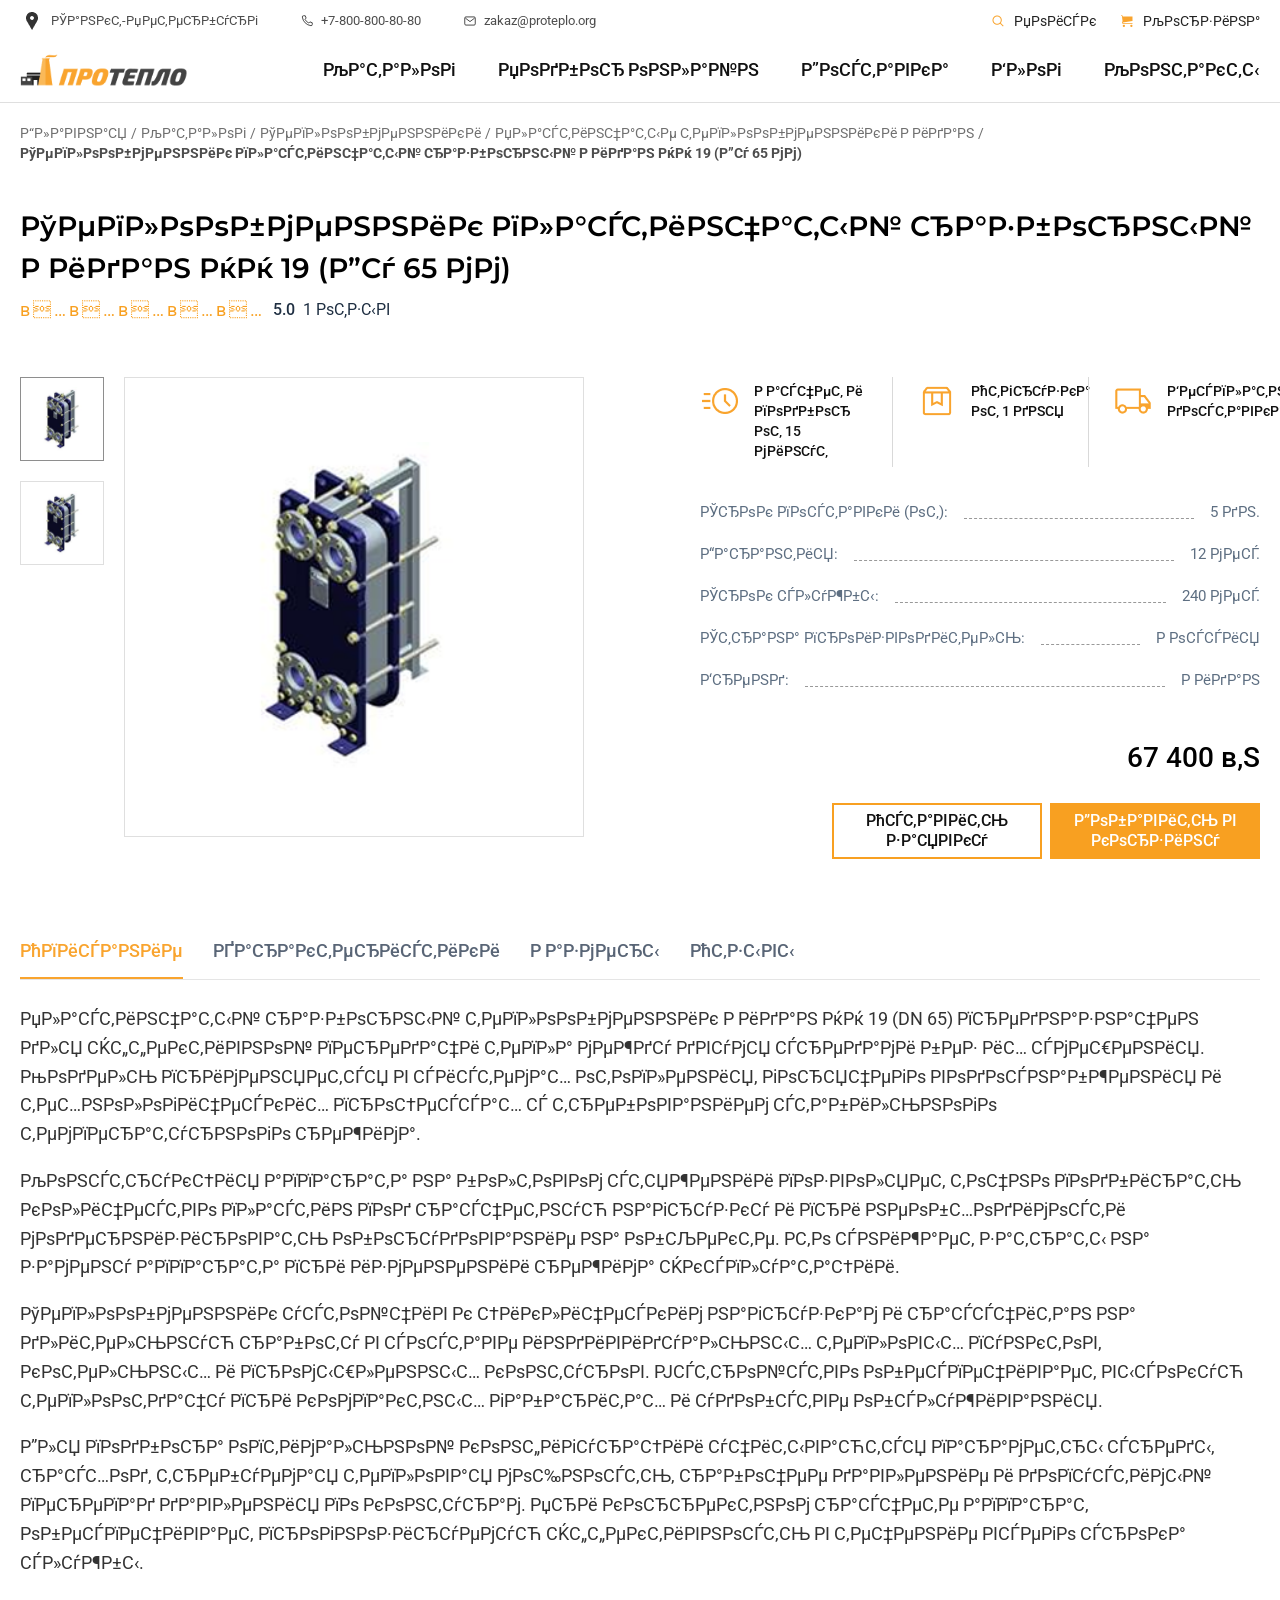
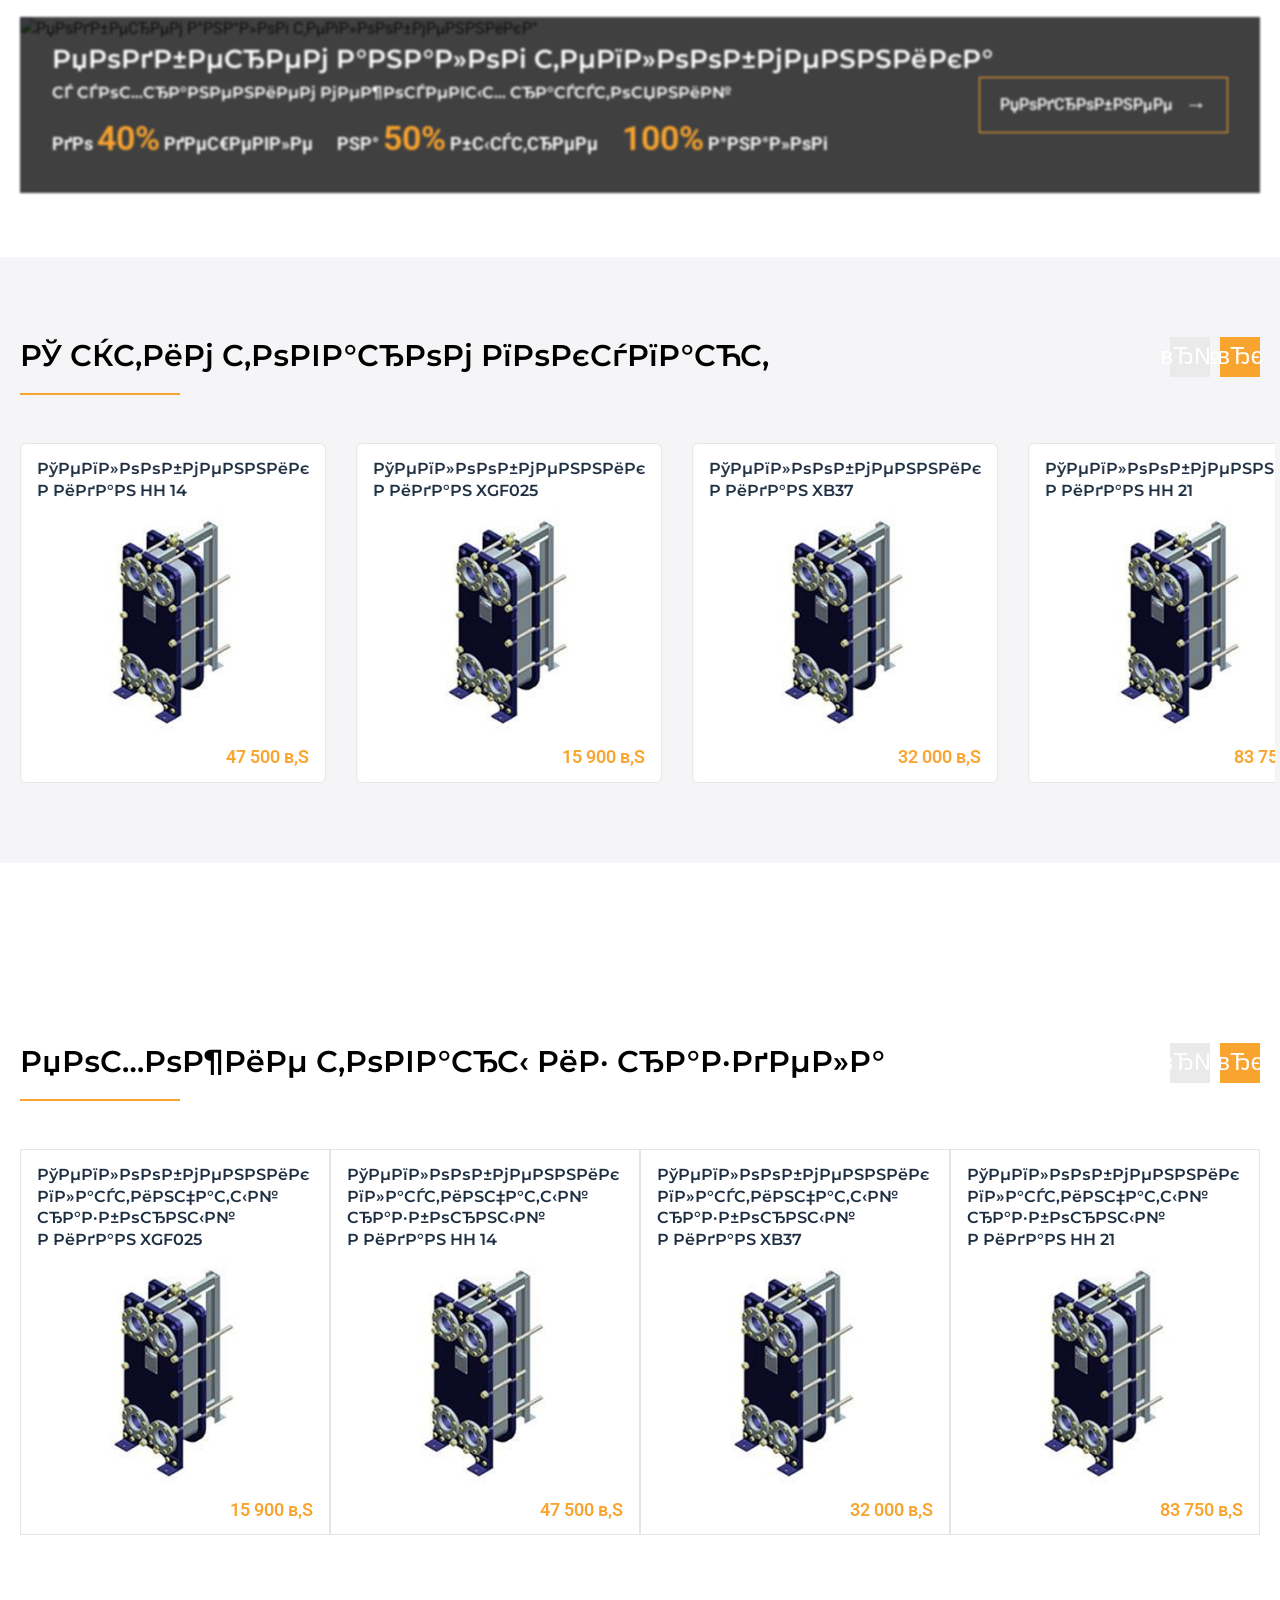
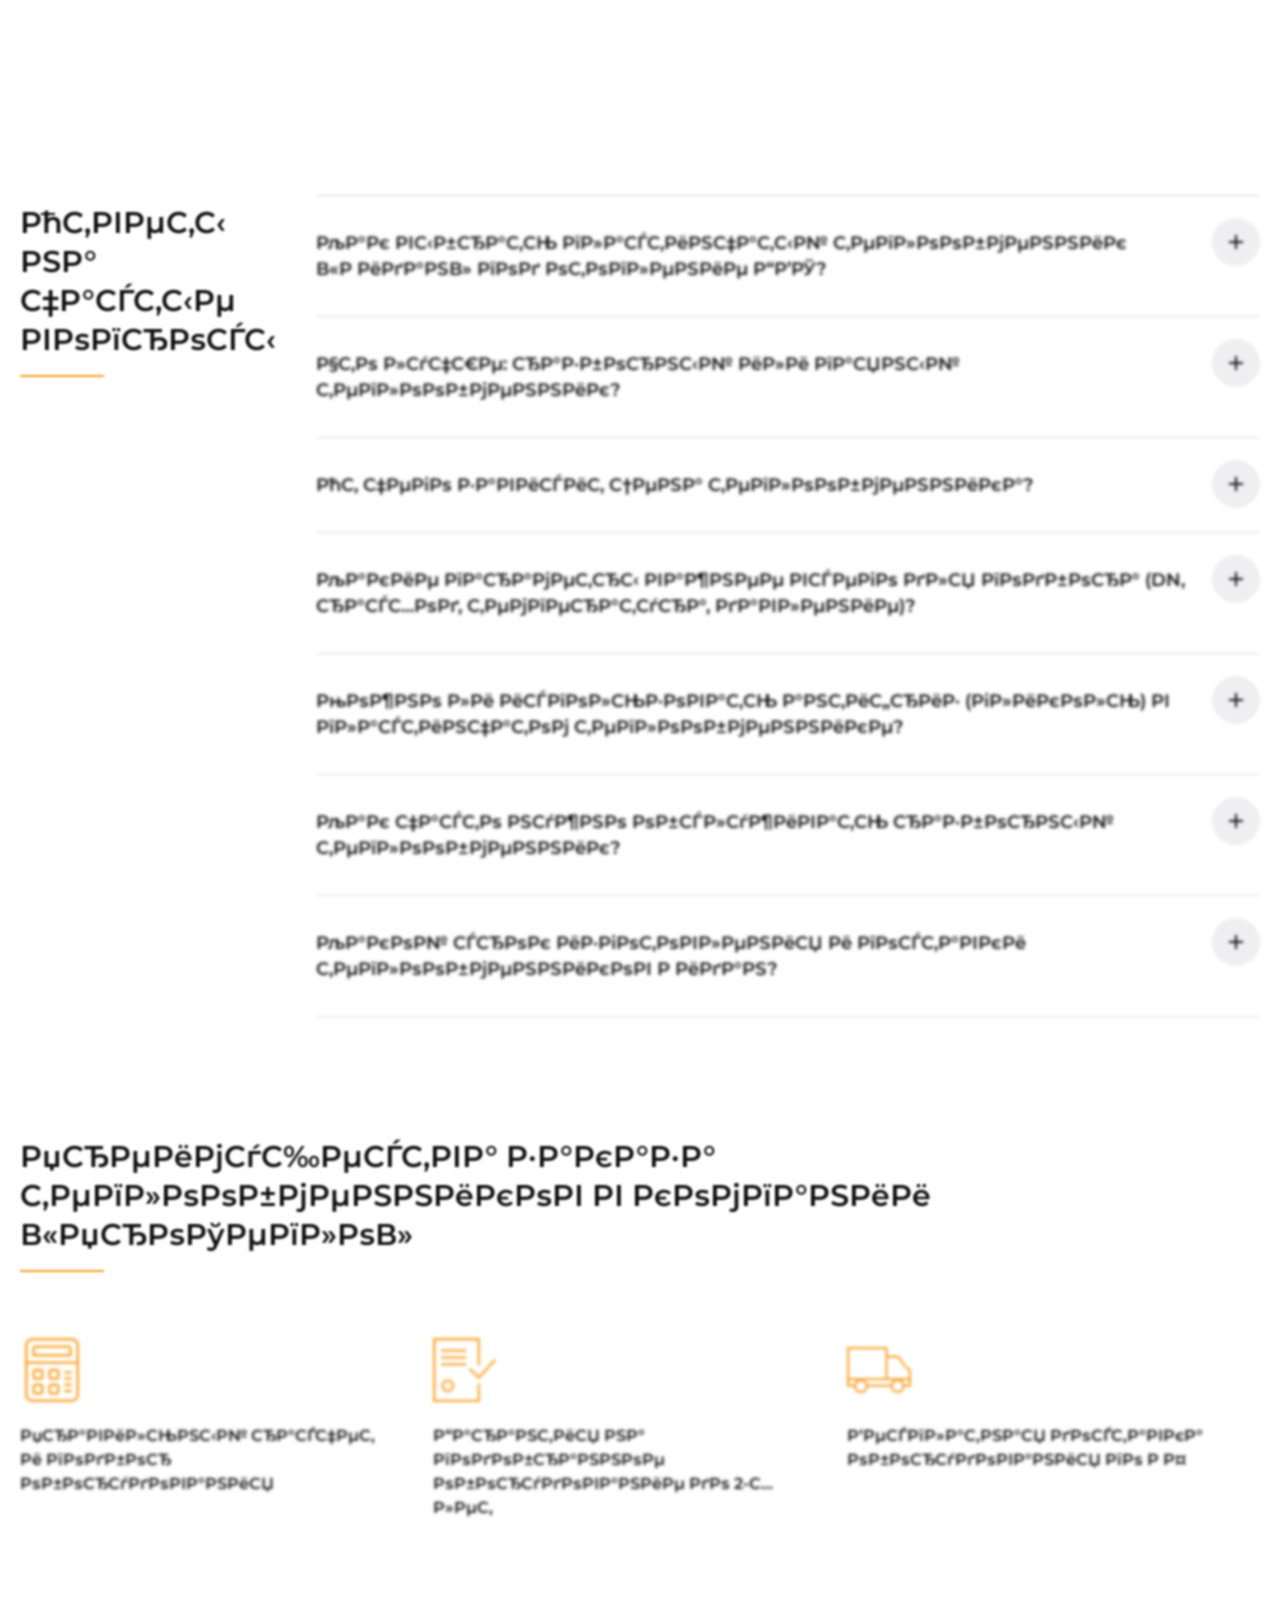
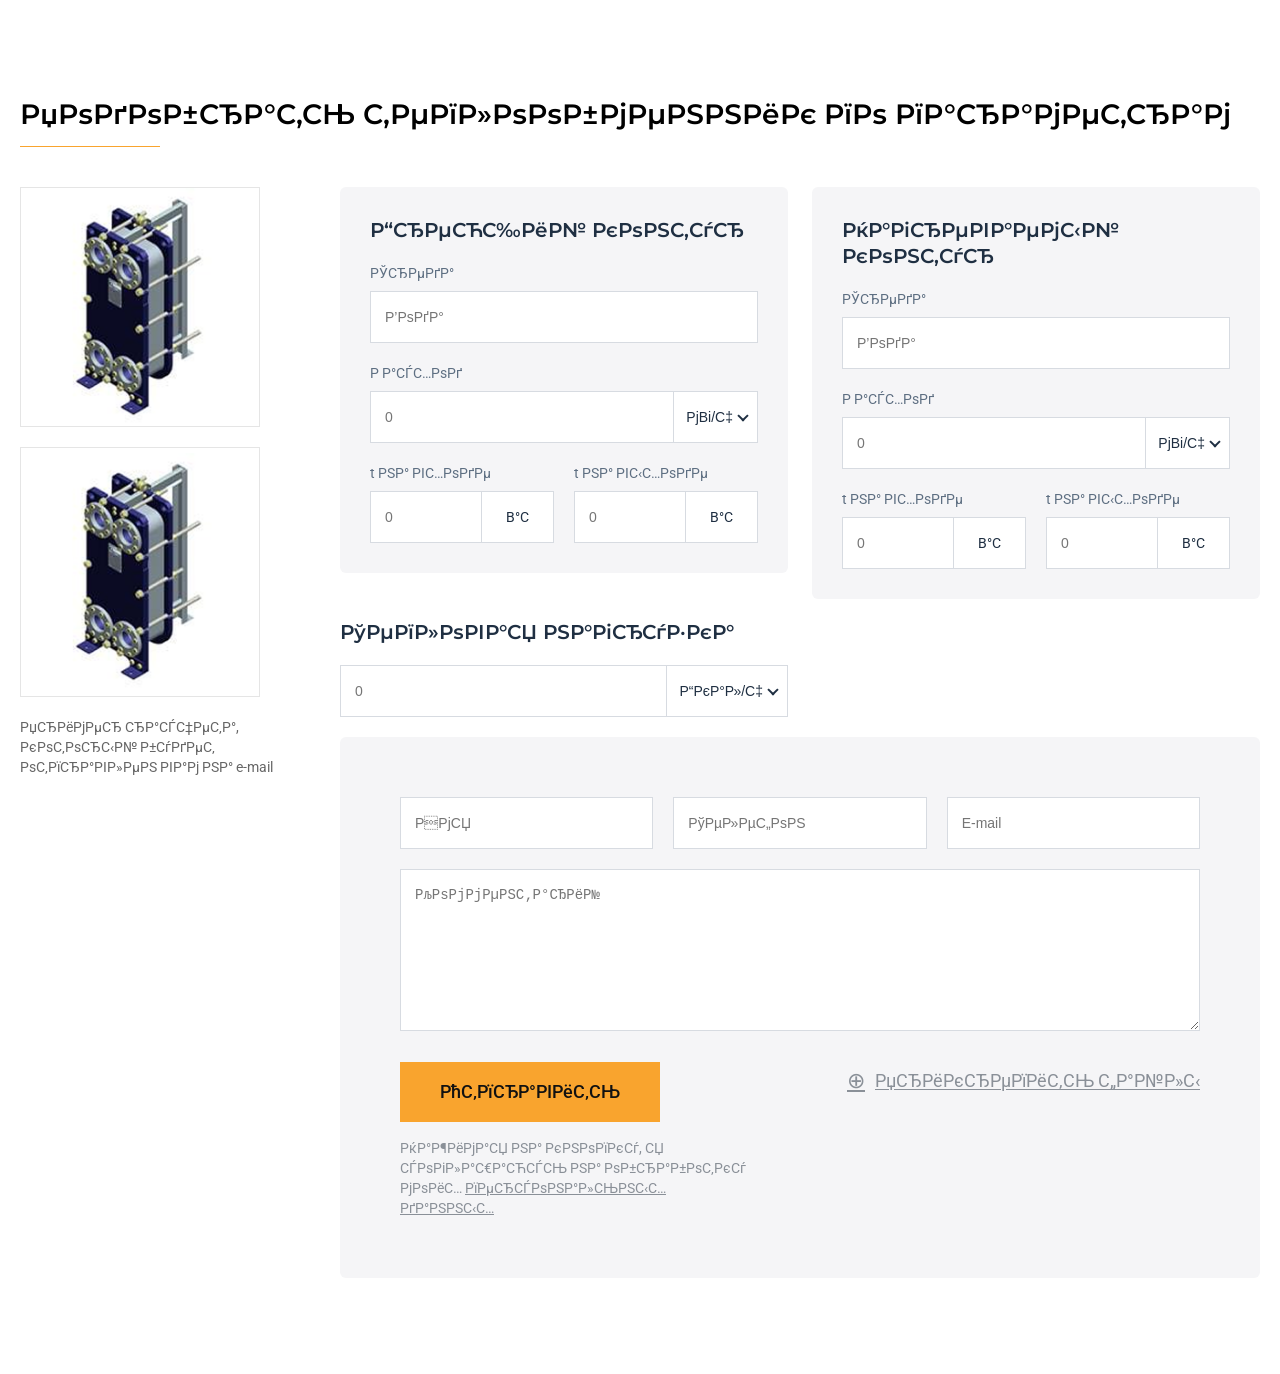
==== commit 799e7fd6: "Add files via upload" ====
--- a/card.html
+++ b/card.html
@@ -1,9 +1,9 @@
-<!DOCTYPE html>
+﻿<!DOCTYPE html>
 <html lang="ru">
 <head>
     <meta charset="UTF-8">
     <meta name="viewport" content="width=device-width, initial-scale=1.0">
-    <title>Карточка товара — ProTeplo</title>
+    <title>РљР°СЂС‚РѕС‡РєР° С‚РѕРІР°СЂР° вЂ” ProTeplo</title>
     <link rel="preconnect" href="https://fonts.googleapis.com">
     <link rel="preconnect" href="https://fonts.gstatic.com" crossorigin>
     <link href="https://fonts.googleapis.com/css2?family=Montserrat:wght@600&family=Roboto:wght@400;500;700&display=swap" rel="stylesheet">
@@ -15,9 +15,9 @@
             <div class="header__contacts">
                 <a class="header__contact" href="#">
                     <span class="header__icon" aria-hidden="true">
-                        <img src="../img/header img/city.png" alt="">
+                        <img src="img/header img/city.png" alt="">
                     </span>
-                    Санкт-Петербург
+                    РЎР°РЅРєС‚-РџРµС‚РµСЂР±СѓСЂРі
                 </a>
                 <a class="header__contact" href="tel:+78008008080">
                     <span class="header__icon" aria-hidden="true">
@@ -41,150 +41,150 @@
             <div class="actions">
                 <a class="actions__link" href="#">
                     <span class="actions__icon" aria-hidden="true">
-                        <img src="../img/header img/header-loupe-search.png" alt="">
+                        <img src="img/header img/header-loupe-search.png" alt="">
                     </span>
-                    Поиск
+                    РџРѕРёСЃРє
                 </a>
                 <a class="actions__link" href="#">
                     <span class="actions__icon" aria-hidden="true">
-                        <img src="../img/header img/header-basket.png" alt="">
+                        <img src="img/header img/header-basket.png" alt="">
                     </span>
-                    Корзина
+                    РљРѕСЂР·РёРЅР°
                 </a>
             </div>
         </div>
 
         <div class="container header__bottom">
             <a class="logo" href="./index.html" aria-label="ProTeplo">
-                <img src="../img/header img/header-logo.png" alt="ПроТепло" width="220" height="44">
+                <img src="img/header img/header-logo.png" alt="РџСЂРѕРўРµРїР»Рѕ" width="220" height="44">
             </a>
 
-            <nav class="menu" aria-label="Главное меню">
-                <a class="menu__link menu__link--catalog" href="./index.html#catalog">Каталог</a>
-                <a class="menu__link" href="#">Подбор онлайн</a>
-                <a class="menu__link" href="#">Доставка</a>
-                <a class="menu__link" href="#">Блог</a>
-                <a class="menu__link" href="#">Контакты</a>
+            <nav class="menu" aria-label="Р“Р»Р°РІРЅРѕРµ РјРµРЅСЋ">
+                <a class="menu__link menu__link--catalog" href="./index.html#catalog">РљР°С‚Р°Р»РѕРі</a>
+                <a class="menu__link" href="#">РџРѕРґР±РѕСЂ РѕРЅР»Р°Р№РЅ</a>
+                <a class="menu__link" href="#">Р”РѕСЃС‚Р°РІРєР°</a>
+                <a class="menu__link" href="#">Р‘Р»РѕРі</a>
+                <a class="menu__link" href="#">РљРѕРЅС‚Р°РєС‚С‹</a>
             </nav>
         </div>
     </header>
 
     <main>
         <div class="container">
-            <nav class="breadcrumbs" aria-label="Хлебные крошки">
+            <nav class="breadcrumbs" aria-label="РҐР»РµР±РЅС‹Рµ РєСЂРѕС€РєРё">
                 <ol class="breadcrumbs__list">
-                    <li class="breadcrumbs__item"><a href="./index.html">Главная</a></li>
-                    <li class="breadcrumbs__item"><a href="./index.html#catalog">Каталог</a></li>
-                    <li class="breadcrumbs__item"><a href="#">Теплообменники</a></li>
-                    <li class="breadcrumbs__item"><a href="#">Пластинчатые теплообменники Ридан</a></li>
-                    <li class="breadcrumbs__item"><span>Теплообменник пластинчатый разборный Ридан НН 19 (Ду 65 мм)</span></li>
+                    <li class="breadcrumbs__item"><a href="./index.html">Р“Р»Р°РІРЅР°СЏ</a></li>
+                    <li class="breadcrumbs__item"><a href="./index.html#catalog">РљР°С‚Р°Р»РѕРі</a></li>
+                    <li class="breadcrumbs__item"><a href="#">РўРµРїР»РѕРѕР±РјРµРЅРЅРёРєРё</a></li>
+                    <li class="breadcrumbs__item"><a href="#">РџР»Р°СЃС‚РёРЅС‡Р°С‚С‹Рµ С‚РµРїР»РѕРѕР±РјРµРЅРЅРёРєРё Р РёРґР°РЅ</a></li>
+                    <li class="breadcrumbs__item"><span>РўРµРїР»РѕРѕР±РјРµРЅРЅРёРє РїР»Р°СЃС‚РёРЅС‡Р°С‚С‹Р№ СЂР°Р·Р±РѕСЂРЅС‹Р№ Р РёРґР°РЅ РќРќ 19 (Р”Сѓ 65 РјРј)</span></li>
                 </ol>
             </nav>
 
             <section class="product-hero" aria-labelledby="product-hero-title">
-                <h1 class="product-hero__title" id="product-hero-title">Теплообменник пластинчатый разборный Ридан НН 19 (Ду 65 мм)</h1>
-
-                <div class="product-hero__rating" aria-label="Рейтинг товара 5.0 из 5">
-                    <div class="product-hero__stars" aria-hidden="true">★★★★★</div>
+                <h1 class="product-hero__title" id="product-hero-title">РўРµРїР»РѕРѕР±РјРµРЅРЅРёРє РїР»Р°СЃС‚РёРЅС‡Р°С‚С‹Р№ СЂР°Р·Р±РѕСЂРЅС‹Р№ Р РёРґР°РЅ РќРќ 19 (Р”Сѓ 65 РјРј)</h1>
+
+                <div class="product-hero__rating" aria-label="Р РµР№С‚РёРЅРі С‚РѕРІР°СЂР° 5.0 РёР· 5">
+                    <div class="product-hero__stars" aria-hidden="true">в…в…в…в…в…</div>
                     <span class="product-hero__rating-value">5.0</span>
-                    <a class="product-hero__reviews-link" href="#">1 отзыв</a>
+                    <a class="product-hero__reviews-link" href="#">1 РѕС‚Р·С‹РІ</a>
                 </div>
 
                 <div class="product-hero__layout">
-                    <div class="product-gallery" aria-label="Изображения товара">
-                        <div class="product-gallery__thumbs" role="tablist" aria-label="Миниатюры товара">
-                            <button class="product-gallery__thumb is-active" type="button" role="tab" aria-selected="true" aria-label="Фото теплообменника">
-                                <img src="../img/cards img/card__img.png" alt="">
+                    <div class="product-gallery" aria-label="РР·РѕР±СЂР°Р¶РµРЅРёСЏ С‚РѕРІР°СЂР°">
+                        <div class="product-gallery__thumbs" role="tablist" aria-label="РњРёРЅРёР°С‚СЋСЂС‹ С‚РѕРІР°СЂР°">
+                            <button class="product-gallery__thumb is-active" type="button" role="tab" aria-selected="true" aria-label="Р¤РѕС‚Рѕ С‚РµРїР»РѕРѕР±РјРµРЅРЅРёРєР°">
+                                <img src="img/cards img/card__img.png" alt="">
                             </button>
-                            <button class="product-gallery__thumb" type="button" role="tab" aria-selected="false" aria-label="Чертеж теплообменника">
-                                <img src="../img/cards img/card__img.png" alt="">
+                            <button class="product-gallery__thumb" type="button" role="tab" aria-selected="false" aria-label="Р§РµСЂС‚РµР¶ С‚РµРїР»РѕРѕР±РјРµРЅРЅРёРєР°">
+                                <img src="img/cards img/card__img.png" alt="">
                             </button>
                         </div>
 
                         <div class="product-gallery__main">
-                            <img src="../img/cards img/card__img.png" alt="Теплообменник пластинчатый разборный Ридан НН 19 (Ду 65 мм)">
+                            <img src="img/cards img/card__img.png" alt="РўРµРїР»РѕРѕР±РјРµРЅРЅРёРє РїР»Р°СЃС‚РёРЅС‡Р°С‚С‹Р№ СЂР°Р·Р±РѕСЂРЅС‹Р№ Р РёРґР°РЅ РќРќ 19 (Р”Сѓ 65 РјРј)">
                         </div>
                     </div>
 
                     <div class="product-summary">
                         <ul class="product-summary__benefits">
                             <li class="product-summary__benefit">
-                                <img src="../img/page-content img/banner/banner-info/acute-banner-info-1.png" alt="">
-                                <span>Расчет и подбор <br>от 15 минут</span>
+                                <img src="img/page-content img/banner/banner-info/acute-banner-info-1.png" alt="">
+                                <span>Р Р°СЃС‡РµС‚ Рё РїРѕРґР±РѕСЂ <br>РѕС‚ 15 РјРёРЅСѓС‚</span>
                             </li>
                             <li class="product-summary__benefit">
-                                <img src="../img/page-content img/banner/banner-info/acute-banner-info-2.png" alt="">
-                                <span>Отгрузка <br>от 1 дня</span>
+                                <img src="img/page-content img/banner/banner-info/acute-banner-info-2.png" alt="">
+                                <span>РћС‚РіСЂСѓР·РєР° <br>РѕС‚ 1 РґРЅСЏ</span>
                             </li>
                             <li class="product-summary__benefit">
-                                <img src="../img/page-content img/banner/banner-info/acute-banner-info-3.png" alt="">
-                                <span>Бесплатная <br>доставка</span>
+                                <img src="img/page-content img/banner/banner-info/acute-banner-info-3.png" alt="">
+                                <span>Р‘РµСЃРїР»Р°С‚РЅР°СЏ <br>РґРѕСЃС‚Р°РІРєР°</span>
                             </li>
                         </ul>
 
                         <dl class="product-summary__specs">
                             <div class="product-summary__spec-row">
-                                <dt>Срок поставки (от):</dt>
-                                <dd>5 дн.</dd>
+                                <dt>РЎСЂРѕРє РїРѕСЃС‚Р°РІРєРё (РѕС‚):</dt>
+                                <dd>5 РґРЅ.</dd>
                             </div>
                             <div class="product-summary__spec-row">
-                                <dt>Гарантия:</dt>
-                                <dd>12 мес.</dd>
+                                <dt>Р“Р°СЂР°РЅС‚РёСЏ:</dt>
+                                <dd>12 РјРµСЃ.</dd>
                             </div>
                             <div class="product-summary__spec-row">
-                                <dt>Срок службы:</dt>
-                                <dd>240 мес.</dd>
+                                <dt>РЎСЂРѕРє СЃР»СѓР¶Р±С‹:</dt>
+                                <dd>240 РјРµСЃ.</dd>
                             </div>
                             <div class="product-summary__spec-row">
-                                <dt>Страна производитель:</dt>
-                                <dd>Россия</dd>
+                                <dt>РЎС‚СЂР°РЅР° РїСЂРѕРёР·РІРѕРґРёС‚РµР»СЊ:</dt>
+                                <dd>Р РѕСЃСЃРёСЏ</dd>
                             </div>
                             <div class="product-summary__spec-row">
-                                <dt>Бренд:</dt>
-                                <dd>Ридан</dd>
+                                <dt>Р‘СЂРµРЅРґ:</dt>
+                                <dd>Р РёРґР°РЅ</dd>
                             </div>
                         </dl>
 
                         <div class="product-summary__purchase">
-                            <div class="product-summary__price">67 400 ₽</div>
+                            <div class="product-summary__price">67 400 в‚Ѕ</div>
                             <div class="product-summary__actions">
-                                <button class="product-summary__btn product-summary__btn--ghost" type="button">Оставить заявку</button>
-                                <button class="product-summary__btn product-summary__btn--primary" type="button">Добавить в корзину</button>
+                                <button class="product-summary__btn product-summary__btn--ghost" type="button">РћСЃС‚Р°РІРёС‚СЊ Р·Р°СЏРІРєСѓ</button>
+                                <button class="product-summary__btn product-summary__btn--primary" type="button">Р”РѕР±Р°РІРёС‚СЊ РІ РєРѕСЂР·РёРЅСѓ</button>
                             </div>
                         </div>
                     </div>
                 </div>
             </section>
 
-            <section class="product-tabs" aria-label="Информация о товаре">
-                <div class="product-tabs__nav" role="tablist" aria-label="Вкладки товара">
-                    <button class="product-tabs__btn is-active" type="button" role="tab" aria-selected="true" aria-controls="description" data-tab="description">Описание</button>
-                    <button class="product-tabs__btn" type="button" role="tab" aria-selected="false" aria-controls="specs" data-tab="specs">Характеристики</button>
-                    <button class="product-tabs__btn" type="button" role="tab" aria-selected="false" aria-controls="sizes" data-tab="sizes">Размеры</button>
-                    <button class="product-tabs__btn" type="button" role="tab" aria-selected="false" aria-controls="reviews" data-tab="reviews">Отзывы</button>
+            <section class="product-tabs" aria-label="РРЅС„РѕСЂРјР°С†РёСЏ Рѕ С‚РѕРІР°СЂРµ">
+                <div class="product-tabs__nav" role="tablist" aria-label="Р’РєР»Р°РґРєРё С‚РѕРІР°СЂР°">
+                    <button class="product-tabs__btn is-active" type="button" role="tab" aria-selected="true" aria-controls="description" data-tab="description">РћРїРёСЃР°РЅРёРµ</button>
+                    <button class="product-tabs__btn" type="button" role="tab" aria-selected="false" aria-controls="specs" data-tab="specs">РҐР°СЂР°РєС‚РµСЂРёСЃС‚РёРєРё</button>
+                    <button class="product-tabs__btn" type="button" role="tab" aria-selected="false" aria-controls="sizes" data-tab="sizes">Р Р°Р·РјРµСЂС‹</button>
+                    <button class="product-tabs__btn" type="button" role="tab" aria-selected="false" aria-controls="reviews" data-tab="reviews">РћС‚Р·С‹РІС‹</button>
                 </div>
 
                 <div class="product-tabs__content">
                     <div class="tab-panel is-active" id="description" role="tabpanel">
-                        <p>Пластинчатый разборный теплообменник Ридан НН 19 (DN 65) предназначен для эффективной передачи тепла между двумя средами без их смешения. Модель применяется в системах отопления, горячего водоснабжения и технологических процессах с требованием стабильного температурного режима.</p>
-                        <p>Конструкция аппарата на болтовом стяжении позволяет точно подбирать количество пластин под расчетную нагрузку и при необходимости модернизировать оборудование на объекте. Это снижает затраты на замену аппарата при изменении режима эксплуатации.</p>
-                        <p>Теплообменник устойчив к циклическим нагрузкам и рассчитан на длительную работу в составе индивидуальных тепловых пунктов, котельных и промышленных контуров. Устройство обеспечивает высокую теплоотдачу при компактных габаритах и удобстве обслуживания.</p>
-                        <p>Для подбора оптимальной конфигурации учитываются параметры среды, расход, требуемая тепловая мощность, рабочее давление и допустимый перепад давления по контурам. При корректном расчете аппарат обеспечивает прогнозируемую эффективность в течение всего срока службы.</p>
+                        <p>РџР»Р°СЃС‚РёРЅС‡Р°С‚С‹Р№ СЂР°Р·Р±РѕСЂРЅС‹Р№ С‚РµРїР»РѕРѕР±РјРµРЅРЅРёРє Р РёРґР°РЅ РќРќ 19 (DN 65) РїСЂРµРґРЅР°Р·РЅР°С‡РµРЅ РґР»СЏ СЌС„С„РµРєС‚РёРІРЅРѕР№ РїРµСЂРµРґР°С‡Рё С‚РµРїР»Р° РјРµР¶РґСѓ РґРІСѓРјСЏ СЃСЂРµРґР°РјРё Р±РµР· РёС… СЃРјРµС€РµРЅРёСЏ. РњРѕРґРµР»СЊ РїСЂРёРјРµРЅСЏРµС‚СЃСЏ РІ СЃРёСЃС‚РµРјР°С… РѕС‚РѕРїР»РµРЅРёСЏ, РіРѕСЂСЏС‡РµРіРѕ РІРѕРґРѕСЃРЅР°Р±Р¶РµРЅРёСЏ Рё С‚РµС…РЅРѕР»РѕРіРёС‡РµСЃРєРёС… РїСЂРѕС†РµСЃСЃР°С… СЃ С‚СЂРµР±РѕРІР°РЅРёРµРј СЃС‚Р°Р±РёР»СЊРЅРѕРіРѕ С‚РµРјРїРµСЂР°С‚СѓСЂРЅРѕРіРѕ СЂРµР¶РёРјР°.</p>
+                        <p>РљРѕРЅСЃС‚СЂСѓРєС†РёСЏ Р°РїРїР°СЂР°С‚Р° РЅР° Р±РѕР»С‚РѕРІРѕРј СЃС‚СЏР¶РµРЅРёРё РїРѕР·РІРѕР»СЏРµС‚ С‚РѕС‡РЅРѕ РїРѕРґР±РёСЂР°С‚СЊ РєРѕР»РёС‡РµСЃС‚РІРѕ РїР»Р°СЃС‚РёРЅ РїРѕРґ СЂР°СЃС‡РµС‚РЅСѓСЋ РЅР°РіСЂСѓР·РєСѓ Рё РїСЂРё РЅРµРѕР±С…РѕРґРёРјРѕСЃС‚Рё РјРѕРґРµСЂРЅРёР·РёСЂРѕРІР°С‚СЊ РѕР±РѕСЂСѓРґРѕРІР°РЅРёРµ РЅР° РѕР±СЉРµРєС‚Рµ. Р­С‚Рѕ СЃРЅРёР¶Р°РµС‚ Р·Р°С‚СЂР°С‚С‹ РЅР° Р·Р°РјРµРЅСѓ Р°РїРїР°СЂР°С‚Р° РїСЂРё РёР·РјРµРЅРµРЅРёРё СЂРµР¶РёРјР° СЌРєСЃРїР»СѓР°С‚Р°С†РёРё.</p>
+                        <p>РўРµРїР»РѕРѕР±РјРµРЅРЅРёРє СѓСЃС‚РѕР№С‡РёРІ Рє С†РёРєР»РёС‡РµСЃРєРёРј РЅР°РіСЂСѓР·РєР°Рј Рё СЂР°СЃСЃС‡РёС‚Р°РЅ РЅР° РґР»РёС‚РµР»СЊРЅСѓСЋ СЂР°Р±РѕС‚Сѓ РІ СЃРѕСЃС‚Р°РІРµ РёРЅРґРёРІРёРґСѓР°Р»СЊРЅС‹С… С‚РµРїР»РѕРІС‹С… РїСѓРЅРєС‚РѕРІ, РєРѕС‚РµР»СЊРЅС‹С… Рё РїСЂРѕРјС‹С€Р»РµРЅРЅС‹С… РєРѕРЅС‚СѓСЂРѕРІ. РЈСЃС‚СЂРѕР№СЃС‚РІРѕ РѕР±РµСЃРїРµС‡РёРІР°РµС‚ РІС‹СЃРѕРєСѓСЋ С‚РµРїР»РѕРѕС‚РґР°С‡Сѓ РїСЂРё РєРѕРјРїР°РєС‚РЅС‹С… РіР°Р±Р°СЂРёС‚Р°С… Рё СѓРґРѕР±СЃС‚РІРµ РѕР±СЃР»СѓР¶РёРІР°РЅРёСЏ.</p>
+                        <p>Р”Р»СЏ РїРѕРґР±РѕСЂР° РѕРїС‚РёРјР°Р»СЊРЅРѕР№ РєРѕРЅС„РёРіСѓСЂР°С†РёРё СѓС‡РёС‚С‹РІР°СЋС‚СЃСЏ РїР°СЂР°РјРµС‚СЂС‹ СЃСЂРµРґС‹, СЂР°СЃС…РѕРґ, С‚СЂРµР±СѓРµРјР°СЏ С‚РµРїР»РѕРІР°СЏ РјРѕС‰РЅРѕСЃС‚СЊ, СЂР°Р±РѕС‡РµРµ РґР°РІР»РµРЅРёРµ Рё РґРѕРїСѓСЃС‚РёРјС‹Р№ РїРµСЂРµРїР°Рґ РґР°РІР»РµРЅРёСЏ РїРѕ РєРѕРЅС‚СѓСЂР°Рј. РџСЂРё РєРѕСЂСЂРµРєС‚РЅРѕРј СЂР°СЃС‡РµС‚Рµ Р°РїРїР°СЂР°С‚ РѕР±РµСЃРїРµС‡РёРІР°РµС‚ РїСЂРѕРіРЅРѕР·РёСЂСѓРµРјСѓСЋ СЌС„С„РµРєС‚РёРІРЅРѕСЃС‚СЊ РІ С‚РµС‡РµРЅРёРµ РІСЃРµРіРѕ СЃСЂРѕРєР° СЃР»СѓР¶Р±С‹.</p>
                     </div>
 
                     <div class="tab-panel" id="specs" role="tabpanel">
                         <div class="product-tabs__table-wrap">
-                            <table class="product-tabs__table" aria-label="Технические характеристики">
+                            <table class="product-tabs__table" aria-label="РўРµС…РЅРёС‡РµСЃРєРёРµ С…Р°СЂР°РєС‚РµСЂРёСЃС‚РёРєРё">
                                 <tbody>
-                                    <tr><th>Модель</th><td>Ридан НН 19</td></tr>
-                                    <tr><th>DN</th><td>65 мм</td></tr>
-                                    <tr><th>Рабочее давление</th><td>до 16 бар</td></tr>
-                                    <tr><th>Максимальная температура</th><td>до +180 °C</td></tr>
-                                    <tr><th>Производительность</th><td>до 80 м³/ч</td></tr>
-                                    <tr><th>Материал пластин</th><td>AISI 316</td></tr>
-                                    <tr><th>Материал уплотнений</th><td>NBR / EPDM</td></tr>
-                                    <tr><th>Вес</th><td>240 кг</td></tr>
-                                    <tr><th>Количество пластин</th><td>от 35 до 240</td></tr>
+                                    <tr><th>РњРѕРґРµР»СЊ</th><td>Р РёРґР°РЅ РќРќ 19</td></tr>
+                                    <tr><th>DN</th><td>65 РјРј</td></tr>
+                                    <tr><th>Р Р°Р±РѕС‡РµРµ РґР°РІР»РµРЅРёРµ</th><td>РґРѕ 16 Р±Р°СЂ</td></tr>
+                                    <tr><th>РњР°РєСЃРёРјР°Р»СЊРЅР°СЏ С‚РµРјРїРµСЂР°С‚СѓСЂР°</th><td>РґРѕ +180 В°C</td></tr>
+                                    <tr><th>РџСЂРѕРёР·РІРѕРґРёС‚РµР»СЊРЅРѕСЃС‚СЊ</th><td>РґРѕ 80 РјВі/С‡</td></tr>
+                                    <tr><th>РњР°С‚РµСЂРёР°Р» РїР»Р°СЃС‚РёРЅ</th><td>AISI 316</td></tr>
+                                    <tr><th>РњР°С‚РµСЂРёР°Р» СѓРїР»РѕС‚РЅРµРЅРёР№</th><td>NBR / EPDM</td></tr>
+                                    <tr><th>Р’РµСЃ</th><td>240 РєРі</td></tr>
+                                    <tr><th>РљРѕР»РёС‡РµСЃС‚РІРѕ РїР»Р°СЃС‚РёРЅ</th><td>РѕС‚ 35 РґРѕ 240</td></tr>
                                 </tbody>
                             </table>
                         </div>
@@ -193,22 +193,22 @@
                     <div class="tab-panel" id="sizes" role="tabpanel">
                         <div class="product-tabs__sizes">
                             <figure class="product-tabs__scheme">
-                                <img src="../img/cards img/card__img.png" alt="Схема габаритов теплообменника Ридан НН 19">
-                                <figcaption>Схема расположения патрубков и габаритов аппарата</figcaption>
+                                <img src="img/cards img/card__img.png" alt="РЎС…РµРјР° РіР°Р±Р°СЂРёС‚РѕРІ С‚РµРїР»РѕРѕР±РјРµРЅРЅРёРєР° Р РёРґР°РЅ РќРќ 19">
+                                <figcaption>РЎС…РµРјР° СЂР°СЃРїРѕР»РѕР¶РµРЅРёСЏ РїР°С‚СЂСѓР±РєРѕРІ Рё РіР°Р±Р°СЂРёС‚РѕРІ Р°РїРїР°СЂР°С‚Р°</figcaption>
                             </figure>
                             <div class="product-tabs__table-wrap">
-                                <table class="product-tabs__table" aria-label="Габаритные размеры">
+                                <table class="product-tabs__table" aria-label="Р“Р°Р±Р°СЂРёС‚РЅС‹Рµ СЂР°Р·РјРµСЂС‹">
                                     <thead>
                                         <tr>
-                                            <th>Параметр</th>
-                                            <th>Значение</th>
+                                            <th>РџР°СЂР°РјРµС‚СЂ</th>
+                                            <th>Р—РЅР°С‡РµРЅРёРµ</th>
                                         </tr>
                                     </thead>
                                     <tbody>
-                                        <tr><th>A</th><td>1120 мм</td></tr>
-                                        <tr><th>B</th><td>540 мм</td></tr>
-                                        <tr><th>C</th><td>380 мм</td></tr>
-                                        <tr><th>D</th><td>65 мм</td></tr>
+                                        <tr><th>A</th><td>1120 РјРј</td></tr>
+                                        <tr><th>B</th><td>540 РјРј</td></tr>
+                                        <tr><th>C</th><td>380 РјРј</td></tr>
+                                        <tr><th>D</th><td>65 РјРј</td></tr>
                                     </tbody>
                                 </table>
                             </div>
@@ -218,57 +218,57 @@
                     <div class="tab-panel" id="reviews" role="tabpanel">
                         <div class="review">
                             <div class="review__head">
-                                <div class="review__author">Александр Петров, главный инженер</div>
-                                <div class="review__date">12 февраля 2026</div>
-                            </div>
-                            <div class="review__rating" aria-label="Оценка 5 из 5">★★★★★</div>
-                            <div class="review__text">Аппарат работает в контуре отопления и ГВС в ИТП жилого комплекса. Подбор сделали точно, по факту получили стабильную температуру и минимальные потери давления. После пусконаладки вопросов по работе не возникло.</div>
+                                <div class="review__author">РђР»РµРєСЃР°РЅРґСЂ РџРµС‚СЂРѕРІ, РіР»Р°РІРЅС‹Р№ РёРЅР¶РµРЅРµСЂ</div>
+                                <div class="review__date">12 С„РµРІСЂР°Р»СЏ 2026</div>
+                            </div>
+                            <div class="review__rating" aria-label="РћС†РµРЅРєР° 5 РёР· 5">в…в…в…в…в…</div>
+                            <div class="review__text">РђРїРїР°СЂР°С‚ СЂР°Р±РѕС‚Р°РµС‚ РІ РєРѕРЅС‚СѓСЂРµ РѕС‚РѕРїР»РµРЅРёСЏ Рё Р“Р’РЎ РІ РРўРџ Р¶РёР»РѕРіРѕ РєРѕРјРїР»РµРєСЃР°. РџРѕРґР±РѕСЂ СЃРґРµР»Р°Р»Рё С‚РѕС‡РЅРѕ, РїРѕ С„Р°РєС‚Сѓ РїРѕР»СѓС‡РёР»Рё СЃС‚Р°Р±РёР»СЊРЅСѓСЋ С‚РµРјРїРµСЂР°С‚СѓСЂСѓ Рё РјРёРЅРёРјР°Р»СЊРЅС‹Рµ РїРѕС‚РµСЂРё РґР°РІР»РµРЅРёСЏ. РџРѕСЃР»Рµ РїСѓСЃРєРѕРЅР°Р»Р°РґРєРё РІРѕРїСЂРѕСЃРѕРІ РїРѕ СЂР°Р±РѕС‚Рµ РЅРµ РІРѕР·РЅРёРєР»Рѕ.</div>
                         </div>
                         <div class="review">
                             <div class="review__head">
-                                <div class="review__author">ООО «ТехСервис», участок эксплуатации</div>
-                                <div class="review__date">28 января 2026</div>
-                            </div>
-                            <div class="review__rating" aria-label="Оценка 5 из 5">★★★★★</div>
-                            <div class="review__text">Используем Ридан НН 19 в технологическом контуре. Аппарат компактный, разборная конструкция удобна для обслуживания, качество пластин и уплотнений на хорошем уровне. Поставка была в заявленные сроки.</div>
+                                <div class="review__author">РћРћРћ В«РўРµС…РЎРµСЂРІРёСЃВ», СѓС‡Р°СЃС‚РѕРє СЌРєСЃРїР»СѓР°С‚Р°С†РёРё</div>
+                                <div class="review__date">28 СЏРЅРІР°СЂСЏ 2026</div>
+                            </div>
+                            <div class="review__rating" aria-label="РћС†РµРЅРєР° 5 РёР· 5">в…в…в…в…в…</div>
+                            <div class="review__text">РСЃРїРѕР»СЊР·СѓРµРј Р РёРґР°РЅ РќРќ 19 РІ С‚РµС…РЅРѕР»РѕРіРёС‡РµСЃРєРѕРј РєРѕРЅС‚СѓСЂРµ. РђРїРїР°СЂР°С‚ РєРѕРјРїР°РєС‚РЅС‹Р№, СЂР°Р·Р±РѕСЂРЅР°СЏ РєРѕРЅСЃС‚СЂСѓРєС†РёСЏ СѓРґРѕР±РЅР° РґР»СЏ РѕР±СЃР»СѓР¶РёРІР°РЅРёСЏ, РєР°С‡РµСЃС‚РІРѕ РїР»Р°СЃС‚РёРЅ Рё СѓРїР»РѕС‚РЅРµРЅРёР№ РЅР° С…РѕСЂРѕС€РµРј СѓСЂРѕРІРЅРµ. РџРѕСЃС‚Р°РІРєР° Р±С‹Р»Р° РІ Р·Р°СЏРІР»РµРЅРЅС‹Рµ СЃСЂРѕРєРё.</div>
                         </div>
                         <div class="review">
                             <div class="review__head">
-                                <div class="review__author">ИП Кузнецов, котельная</div>
-                                <div class="review__date">10 января 2026</div>
-                            </div>
-                            <div class="review__rating" aria-label="Оценка 4 из 5">★★★★☆</div>
-                            <div class="review__text">Для нашей нагрузки подошел с запасом по мощности. Понравилась консультация по подбору и понятная документация. Отдельно отмечу, что аппарат легко встроился в существующую обвязку.</div>
+                                <div class="review__author">РРџ РљСѓР·РЅРµС†РѕРІ, РєРѕС‚РµР»СЊРЅР°СЏ</div>
+                                <div class="review__date">10 СЏРЅРІР°СЂСЏ 2026</div>
+                            </div>
+                            <div class="review__rating" aria-label="РћС†РµРЅРєР° 4 РёР· 5">в…в…в…в…в†</div>
+                            <div class="review__text">Р”Р»СЏ РЅР°С€РµР№ РЅР°РіСЂСѓР·РєРё РїРѕРґРѕС€РµР» СЃ Р·Р°РїР°СЃРѕРј РїРѕ РјРѕС‰РЅРѕСЃС‚Рё. РџРѕРЅСЂР°РІРёР»Р°СЃСЊ РєРѕРЅСЃСѓР»СЊС‚Р°С†РёСЏ РїРѕ РїРѕРґР±РѕСЂСѓ Рё РїРѕРЅСЏС‚РЅР°СЏ РґРѕРєСѓРјРµРЅС‚Р°С†РёСЏ. РћС‚РґРµР»СЊРЅРѕ РѕС‚РјРµС‡Сѓ, С‡С‚Рѕ Р°РїРїР°СЂР°С‚ Р»РµРіРєРѕ РІСЃС‚СЂРѕРёР»СЃСЏ РІ СЃСѓС‰РµСЃС‚РІСѓСЋС‰СѓСЋ РѕР±РІСЏР·РєСѓ.</div>
                         </div>
                     </div>
                 </div>
             </section>
 
-            <article class="special-offer banner--card" aria-label="Подбор аналога теплообменника">
-                <img class="special-offer__bg" src="../img/page-content img/banner/banner-info/banner_special-offer.jpg" alt="Подберем аналог теплообменника">
+            <article class="special-offer banner--card" aria-label="РџРѕРґР±РѕСЂ Р°РЅР°Р»РѕРіР° С‚РµРїР»РѕРѕР±РјРµРЅРЅРёРєР°">
+                <img class="special-offer__bg" src="img/page-content img/banner/banner-info/banner_special-offer.jpg" alt="РџРѕРґР±РµСЂРµРј Р°РЅР°Р»РѕРі С‚РµРїР»РѕРѕР±РјРµРЅРЅРёРєР°">
                 <div class="special-offer__content">
-                    <h3 class="special-offer__title">Подберем аналог теплообменника</h3>
-                    <p class="special-offer__subtitle">с сохранением межосевых расстояний</p>
+                    <h3 class="special-offer__title">РџРѕРґР±РµСЂРµРј Р°РЅР°Р»РѕРі С‚РµРїР»РѕРѕР±РјРµРЅРЅРёРєР°</h3>
+                    <p class="special-offer__subtitle">СЃ СЃРѕС…СЂР°РЅРµРЅРёРµРј РјРµР¶РѕСЃРµРІС‹С… СЂР°СЃСЃС‚РѕСЏРЅРёР№</p>
                     <ul class="special-offer__metrics">
-                        <li class="special-offer__metric">до <strong>40%</strong> дешевле</li>
-                        <li class="special-offer__metric">на <strong>50%</strong> быстрее</li>
-                        <li class="special-offer__metric"><strong>100%</strong> аналог</li>
+                        <li class="special-offer__metric">РґРѕ <strong>40%</strong> РґРµС€РµРІР»Рµ</li>
+                        <li class="special-offer__metric">РЅР° <strong>50%</strong> Р±С‹СЃС‚СЂРµРµ</li>
+                        <li class="special-offer__metric"><strong>100%</strong> Р°РЅР°Р»РѕРі</li>
                     </ul>
-                    <a class="special-offer__button" href="#">Подробнее</a>
+                    <a class="special-offer__button" href="#">РџРѕРґСЂРѕР±РЅРµРµ</a>
                 </div>
             </article>
         </div>
 
-        <section class="related-products" aria-label="С этим товаром покупают">
+        <section class="related-products" aria-label="РЎ СЌС‚РёРј С‚РѕРІР°СЂРѕРј РїРѕРєСѓРїР°СЋС‚">
             <div class="container">
                 <div class="related-products__header">
-                    <h2 class="related-products__title">С этим товаром покупают</h2>
+                    <h2 class="related-products__title">РЎ СЌС‚РёРј С‚РѕРІР°СЂРѕРј РїРѕРєСѓРїР°СЋС‚</h2>
                     <div class="related-products__controls">
-                        <button class="related-products__arrow related-products__arrow--prev" type="button" aria-label="Предыдущие товары">
-                            <span aria-hidden="true">‹</span>
+                        <button class="related-products__arrow related-products__arrow--prev" type="button" aria-label="РџСЂРµРґС‹РґСѓС‰РёРµ С‚РѕРІР°СЂС‹">
+                            <span aria-hidden="true">вЂ№</span>
                         </button>
-                        <button class="related-products__arrow related-products__arrow--next" type="button" aria-label="Следующие товары">
-                            <span aria-hidden="true">›</span>
+                        <button class="related-products__arrow related-products__arrow--next" type="button" aria-label="РЎР»РµРґСѓСЋС‰РёРµ С‚РѕРІР°СЂС‹">
+                            <span aria-hidden="true">вЂє</span>
                         </button>
                     </div>
                 </div>
@@ -278,50 +278,50 @@
                         <div class="related-products__slide">
                             <article class="related-card">
                                 <a href="./card.html" class="related-card__image">
-                                    <img src="../img/cards img/card__img.png" alt="Теплообменник Ридан HH 14">
-                                </a>
-                                <h3 class="related-card__title">Теплообменник Ридан HH 14</h3>
-                                <div class="related-card__price">47 500 ₽</div>
-                            </article>
-                        </div>
-
-                        <div class="related-products__slide">
-                            <article class="related-card">
-                                <a href="./card.html" class="related-card__image">
-                                    <img src="../img/cards img/card__img.png" alt="Теплообменник Ридан XGF025">
-                                </a>
-                                <h3 class="related-card__title">Теплообменник Ридан XGF025</h3>
-                                <div class="related-card__price">15 900 ₽</div>
-                            </article>
-                        </div>
-
-                        <div class="related-products__slide">
-                            <article class="related-card">
-                                <a href="./card.html" class="related-card__image">
-                                    <img src="../img/cards img/card__img.png" alt="Теплообменник Ридан XB37">
-                                </a>
-                                <h3 class="related-card__title">Теплообменник Ридан XB37</h3>
-                                <div class="related-card__price">32 000 ₽</div>
-                            </article>
-                        </div>
-
-                        <div class="related-products__slide">
-                            <article class="related-card">
-                                <a href="./card.html" class="related-card__image">
-                                    <img src="../img/cards img/card__img.png" alt="Теплообменник Ридан HH 21">
-                                </a>
-                                <h3 class="related-card__title">Теплообменник Ридан HH 21</h3>
-                                <div class="related-card__price">83 750 ₽</div>
-                            </article>
-                        </div>
-
-                        <div class="related-products__slide">
-                            <article class="related-card">
-                                <a href="./card.html" class="related-card__image">
-                                    <img src="../img/cards img/card__img.png" alt="Теплообменник Ридан XB61">
-                                </a>
-                                <h3 class="related-card__title">Теплообменник Ридан XB61</h3>
-                                <div class="related-card__price">49 000 ₽</div>
+                                    <img src="img/cards img/card__img.png" alt="РўРµРїР»РѕРѕР±РјРµРЅРЅРёРє Р РёРґР°РЅ HH 14">
+                                </a>
+                                <h3 class="related-card__title">РўРµРїР»РѕРѕР±РјРµРЅРЅРёРє Р РёРґР°РЅ HH 14</h3>
+                                <div class="related-card__price">47 500 в‚Ѕ</div>
+                            </article>
+                        </div>
+
+                        <div class="related-products__slide">
+                            <article class="related-card">
+                                <a href="./card.html" class="related-card__image">
+                                    <img src="img/cards img/card__img.png" alt="РўРµРїР»РѕРѕР±РјРµРЅРЅРёРє Р РёРґР°РЅ XGF025">
+                                </a>
+                                <h3 class="related-card__title">РўРµРїР»РѕРѕР±РјРµРЅРЅРёРє Р РёРґР°РЅ XGF025</h3>
+                                <div class="related-card__price">15 900 в‚Ѕ</div>
+                            </article>
+                        </div>
+
+                        <div class="related-products__slide">
+                            <article class="related-card">
+                                <a href="./card.html" class="related-card__image">
+                                    <img src="img/cards img/card__img.png" alt="РўРµРїР»РѕРѕР±РјРµРЅРЅРёРє Р РёРґР°РЅ XB37">
+                                </a>
+                                <h3 class="related-card__title">РўРµРїР»РѕРѕР±РјРµРЅРЅРёРє Р РёРґР°РЅ XB37</h3>
+                                <div class="related-card__price">32 000 в‚Ѕ</div>
+                            </article>
+                        </div>
+
+                        <div class="related-products__slide">
+                            <article class="related-card">
+                                <a href="./card.html" class="related-card__image">
+                                    <img src="img/cards img/card__img.png" alt="РўРµРїР»РѕРѕР±РјРµРЅРЅРёРє Р РёРґР°РЅ HH 21">
+                                </a>
+                                <h3 class="related-card__title">РўРµРїР»РѕРѕР±РјРµРЅРЅРёРє Р РёРґР°РЅ HH 21</h3>
+                                <div class="related-card__price">83 750 в‚Ѕ</div>
+                            </article>
+                        </div>
+
+                        <div class="related-products__slide">
+                            <article class="related-card">
+                                <a href="./card.html" class="related-card__image">
+                                    <img src="img/cards img/card__img.png" alt="РўРµРїР»РѕРѕР±РјРµРЅРЅРёРє Р РёРґР°РЅ XB61">
+                                </a>
+                                <h3 class="related-card__title">РўРµРїР»РѕРѕР±РјРµРЅРЅРёРє Р РёРґР°РЅ XB61</h3>
+                                <div class="related-card__price">49 000 в‚Ѕ</div>
                             </article>
                         </div>
                     </div>
@@ -329,16 +329,16 @@
             </div>
         </section>
 
-        <section class="related-products related-products--section" aria-label="Похожие товары из раздела">
+        <section class="related-products related-products--section" aria-label="РџРѕС…РѕР¶РёРµ С‚РѕРІР°СЂС‹ РёР· СЂР°Р·РґРµР»Р°">
             <div class="container">
                 <div class="related-products__header">
-                    <h2 class="related-products__title">Похожие товары из раздела</h2>
+                    <h2 class="related-products__title">РџРѕС…РѕР¶РёРµ С‚РѕРІР°СЂС‹ РёР· СЂР°Р·РґРµР»Р°</h2>
                     <div class="related-products__controls">
-                        <button class="related-products__arrow related-products__arrow--prev" type="button" aria-label="Предыдущие похожие товары">
-                            <span aria-hidden="true">‹</span>
+                        <button class="related-products__arrow related-products__arrow--prev" type="button" aria-label="РџСЂРµРґС‹РґСѓС‰РёРµ РїРѕС…РѕР¶РёРµ С‚РѕРІР°СЂС‹">
+                            <span aria-hidden="true">вЂ№</span>
                         </button>
-                        <button class="related-products__arrow related-products__arrow--next" type="button" aria-label="Следующие похожие товары">
-                            <span aria-hidden="true">›</span>
+                        <button class="related-products__arrow related-products__arrow--next" type="button" aria-label="РЎР»РµРґСѓСЋС‰РёРµ РїРѕС…РѕР¶РёРµ С‚РѕРІР°СЂС‹">
+                            <span aria-hidden="true">вЂє</span>
                         </button>
                     </div>
                 </div>
@@ -348,50 +348,50 @@
                         <div class="related-products__slide">
                             <article class="related-card">
                                 <a href="./card.html" class="related-card__image">
-                                    <img src="../img/cards img/card__img.png" alt="Теплообменник пластинчатый разборный Ридан XGF025">
-                                </a>
-                                <h3 class="related-card__title">Теплообменник пластинчатый разборный Ридан XGF025</h3>
-                                <div class="related-card__price">15 900 ₽</div>
-                            </article>
-                        </div>
-
-                        <div class="related-products__slide">
-                            <article class="related-card">
-                                <a href="./card.html" class="related-card__image">
-                                    <img src="../img/cards img/card__img.png" alt="Теплообменник пластинчатый разборный Ридан HH 14">
-                                </a>
-                                <h3 class="related-card__title">Теплообменник пластинчатый разборный Ридан HH 14</h3>
-                                <div class="related-card__price">47 500 ₽</div>
-                            </article>
-                        </div>
-
-                        <div class="related-products__slide">
-                            <article class="related-card">
-                                <a href="./card.html" class="related-card__image">
-                                    <img src="../img/cards img/card__img.png" alt="Теплообменник пластинчатый разборный Ридан XB37">
-                                </a>
-                                <h3 class="related-card__title">Теплообменник пластинчатый разборный Ридан XB37</h3>
-                                <div class="related-card__price">32 000 ₽</div>
-                            </article>
-                        </div>
-
-                        <div class="related-products__slide">
-                            <article class="related-card">
-                                <a href="./card.html" class="related-card__image">
-                                    <img src="../img/cards img/card__img.png" alt="Теплообменник пластинчатый разборный Ридан HH 21">
-                                </a>
-                                <h3 class="related-card__title">Теплообменник пластинчатый разборный Ридан HH 21</h3>
-                                <div class="related-card__price">83 750 ₽</div>
-                            </article>
-                        </div>
-
-                        <div class="related-products__slide">
-                            <article class="related-card">
-                                <a href="./card.html" class="related-card__image">
-                                    <img src="../img/cards img/card__img.png" alt="Теплообменник пластинчатый разборный Ридан XB61">
-                                </a>
-                                <h3 class="related-card__title">Теплообменник пластинчатый разборный Ридан XB61</h3>
-                                <div class="related-card__price">49 000 ₽</div>
+                                    <img src="img/cards img/card__img.png" alt="РўРµРїР»РѕРѕР±РјРµРЅРЅРёРє РїР»Р°СЃС‚РёРЅС‡Р°С‚С‹Р№ СЂР°Р·Р±РѕСЂРЅС‹Р№ Р РёРґР°РЅ XGF025">
+                                </a>
+                                <h3 class="related-card__title">РўРµРїР»РѕРѕР±РјРµРЅРЅРёРє РїР»Р°СЃС‚РёРЅС‡Р°С‚С‹Р№ СЂР°Р·Р±РѕСЂРЅС‹Р№ Р РёРґР°РЅ XGF025</h3>
+                                <div class="related-card__price">15 900 в‚Ѕ</div>
+                            </article>
+                        </div>
+
+                        <div class="related-products__slide">
+                            <article class="related-card">
+                                <a href="./card.html" class="related-card__image">
+                                    <img src="img/cards img/card__img.png" alt="РўРµРїР»РѕРѕР±РјРµРЅРЅРёРє РїР»Р°СЃС‚РёРЅС‡Р°С‚С‹Р№ СЂР°Р·Р±РѕСЂРЅС‹Р№ Р РёРґР°РЅ HH 14">
+                                </a>
+                                <h3 class="related-card__title">РўРµРїР»РѕРѕР±РјРµРЅРЅРёРє РїР»Р°СЃС‚РёРЅС‡Р°С‚С‹Р№ СЂР°Р·Р±РѕСЂРЅС‹Р№ Р РёРґР°РЅ HH 14</h3>
+                                <div class="related-card__price">47 500 в‚Ѕ</div>
+                            </article>
+                        </div>
+
+                        <div class="related-products__slide">
+                            <article class="related-card">
+                                <a href="./card.html" class="related-card__image">
+                                    <img src="img/cards img/card__img.png" alt="РўРµРїР»РѕРѕР±РјРµРЅРЅРёРє РїР»Р°СЃС‚РёРЅС‡Р°С‚С‹Р№ СЂР°Р·Р±РѕСЂРЅС‹Р№ Р РёРґР°РЅ XB37">
+                                </a>
+                                <h3 class="related-card__title">РўРµРїР»РѕРѕР±РјРµРЅРЅРёРє РїР»Р°СЃС‚РёРЅС‡Р°С‚С‹Р№ СЂР°Р·Р±РѕСЂРЅС‹Р№ Р РёРґР°РЅ XB37</h3>
+                                <div class="related-card__price">32 000 в‚Ѕ</div>
+                            </article>
+                        </div>
+
+                        <div class="related-products__slide">
+                            <article class="related-card">
+                                <a href="./card.html" class="related-card__image">
+                                    <img src="img/cards img/card__img.png" alt="РўРµРїР»РѕРѕР±РјРµРЅРЅРёРє РїР»Р°СЃС‚РёРЅС‡Р°С‚С‹Р№ СЂР°Р·Р±РѕСЂРЅС‹Р№ Р РёРґР°РЅ HH 21">
+                                </a>
+                                <h3 class="related-card__title">РўРµРїР»РѕРѕР±РјРµРЅРЅРёРє РїР»Р°СЃС‚РёРЅС‡Р°С‚С‹Р№ СЂР°Р·Р±РѕСЂРЅС‹Р№ Р РёРґР°РЅ HH 21</h3>
+                                <div class="related-card__price">83 750 в‚Ѕ</div>
+                            </article>
+                        </div>
+
+                        <div class="related-products__slide">
+                            <article class="related-card">
+                                <a href="./card.html" class="related-card__image">
+                                    <img src="img/cards img/card__img.png" alt="РўРµРїР»РѕРѕР±РјРµРЅРЅРёРє РїР»Р°СЃС‚РёРЅС‡Р°С‚С‹Р№ СЂР°Р·Р±РѕСЂРЅС‹Р№ Р РёРґР°РЅ XB61">
+                                </a>
+                                <h3 class="related-card__title">РўРµРїР»РѕРѕР±РјРµРЅРЅРёРє РїР»Р°СЃС‚РёРЅС‡Р°С‚С‹Р№ СЂР°Р·Р±РѕСЂРЅС‹Р№ Р РёРґР°РЅ XB61</h3>
+                                <div class="related-card__price">49 000 в‚Ѕ</div>
                             </article>
                         </div>
                     </div>
@@ -403,78 +403,78 @@
             <section class="faq" aria-labelledby="faq-title">
                 <div class="faq__layout">
                     <header class="faq__header">
-                        <h2 class="faq__title" id="faq-title">Ответы на частые вопросы</h2>
+                        <h2 class="faq__title" id="faq-title">РћС‚РІРµС‚С‹ РЅР° С‡Р°СЃС‚С‹Рµ РІРѕРїСЂРѕСЃС‹</h2>
                         <span class="faq__line" aria-hidden="true"></span>
                     </header>
 
                     <div class="faq__items">
                         <details class="faq__item">
                             <summary class="faq__question">
-                                <h4 class="faq__question-title">Как выбрать пластинчатый теплообменник «Ридан» под отопление ГВС?</h4>
+                                <h4 class="faq__question-title">РљР°Рє РІС‹Р±СЂР°С‚СЊ РїР»Р°СЃС‚РёРЅС‡Р°С‚С‹Р№ С‚РµРїР»РѕРѕР±РјРµРЅРЅРёРє В«Р РёРґР°РЅВ» РїРѕРґ РѕС‚РѕРїР»РµРЅРёРµ Р“Р’РЎ?</h4>
                                 <span class="faq__icon" aria-hidden="true"></span>
                             </summary>
                             <div class="faq__answer">
-                                <p>Нужны исходные данные: среда и концентрация (вода/гликоль), расход и тепловая нагрузка, температуры на входе/выходе по обоим контурам, допустимые потери давления, требуемая схема подключения. По этим параметрам выполняется расчет площади и числа пластин.</p>
+                                <p>РќСѓР¶РЅС‹ РёСЃС…РѕРґРЅС‹Рµ РґР°РЅРЅС‹Рµ: СЃСЂРµРґР° Рё РєРѕРЅС†РµРЅС‚СЂР°С†РёСЏ (РІРѕРґР°/РіР»РёРєРѕР»СЊ), СЂР°СЃС…РѕРґ Рё С‚РµРїР»РѕРІР°СЏ РЅР°РіСЂСѓР·РєР°, С‚РµРјРїРµСЂР°С‚СѓСЂС‹ РЅР° РІС…РѕРґРµ/РІС‹С…РѕРґРµ РїРѕ РѕР±РѕРёРј РєРѕРЅС‚СѓСЂР°Рј, РґРѕРїСѓСЃС‚РёРјС‹Рµ РїРѕС‚РµСЂРё РґР°РІР»РµРЅРёСЏ, С‚СЂРµР±СѓРµРјР°СЏ СЃС…РµРјР° РїРѕРґРєР»СЋС‡РµРЅРёСЏ. РџРѕ СЌС‚РёРј РїР°СЂР°РјРµС‚СЂР°Рј РІС‹РїРѕР»РЅСЏРµС‚СЃСЏ СЂР°СЃС‡РµС‚ РїР»РѕС‰Р°РґРё Рё С‡РёСЃР»Р° РїР»Р°СЃС‚РёРЅ.</p>
                             </div>
                         </details>
 
                         <details class="faq__item">
                             <summary class="faq__question">
-                                <h4 class="faq__question-title">Что лучше: разборный или паяный теплообменник?</h4>
+                                <h4 class="faq__question-title">Р§С‚Рѕ Р»СѓС‡С€Рµ: СЂР°Р·Р±РѕСЂРЅС‹Р№ РёР»Рё РїР°СЏРЅС‹Р№ С‚РµРїР»РѕРѕР±РјРµРЅРЅРёРє?</h4>
                                 <span class="faq__icon" aria-hidden="true"></span>
                             </summary>
                             <div class="faq__answer">
-                                <p>Разборные модели удобнее для обслуживания и модернизации. Паяные компактнее и обычно дешевле, но неразборные. Выбор зависит от требований к сервису, среде и режимам эксплуатации.</p>
+                                <p>Р Р°Р·Р±РѕСЂРЅС‹Рµ РјРѕРґРµР»Рё СѓРґРѕР±РЅРµРµ РґР»СЏ РѕР±СЃР»СѓР¶РёРІР°РЅРёСЏ Рё РјРѕРґРµСЂРЅРёР·Р°С†РёРё. РџР°СЏРЅС‹Рµ РєРѕРјРїР°РєС‚РЅРµРµ Рё РѕР±С‹С‡РЅРѕ РґРµС€РµРІР»Рµ, РЅРѕ РЅРµСЂР°Р·Р±РѕСЂРЅС‹Рµ. Р’С‹Р±РѕСЂ Р·Р°РІРёСЃРёС‚ РѕС‚ С‚СЂРµР±РѕРІР°РЅРёР№ Рє СЃРµСЂРІРёСЃСѓ, СЃСЂРµРґРµ Рё СЂРµР¶РёРјР°Рј СЌРєСЃРїР»СѓР°С‚Р°С†РёРё.</p>
                             </div>
                         </details>
 
                         <details class="faq__item">
                             <summary class="faq__question">
-                                <h4 class="faq__question-title">От чего зависит цена теплообменника?</h4>
+                                <h4 class="faq__question-title">РћС‚ С‡РµРіРѕ Р·Р°РІРёСЃРёС‚ С†РµРЅР° С‚РµРїР»РѕРѕР±РјРµРЅРЅРёРєР°?</h4>
                                 <span class="faq__icon" aria-hidden="true"></span>
                             </summary>
                             <div class="faq__answer">
-                                <p>Стоимость определяется типом аппарата, материалами пластин и уплотнений, рабочими параметрами, запасом по мощности, а также сроками производства и комплектацией поставки.</p>
+                                <p>РЎС‚РѕРёРјРѕСЃС‚СЊ РѕРїСЂРµРґРµР»СЏРµС‚СЃСЏ С‚РёРїРѕРј Р°РїРїР°СЂР°С‚Р°, РјР°С‚РµСЂРёР°Р»Р°РјРё РїР»Р°СЃС‚РёРЅ Рё СѓРїР»РѕС‚РЅРµРЅРёР№, СЂР°Р±РѕС‡РёРјРё РїР°СЂР°РјРµС‚СЂР°РјРё, Р·Р°РїР°СЃРѕРј РїРѕ РјРѕС‰РЅРѕСЃС‚Рё, Р° С‚Р°РєР¶Рµ СЃСЂРѕРєР°РјРё РїСЂРѕРёР·РІРѕРґСЃС‚РІР° Рё РєРѕРјРїР»РµРєС‚Р°С†РёРµР№ РїРѕСЃС‚Р°РІРєРё.</p>
                             </div>
                         </details>
 
                         <details class="faq__item">
                             <summary class="faq__question">
-                                <h4 class="faq__question-title">Какие параметры важнее всего для подбора (DN, расход, температура, давление)?</h4>
+                                <h4 class="faq__question-title">РљР°РєРёРµ РїР°СЂР°РјРµС‚СЂС‹ РІР°Р¶РЅРµРµ РІСЃРµРіРѕ РґР»СЏ РїРѕРґР±РѕСЂР° (DN, СЂР°СЃС…РѕРґ, С‚РµРјРїРµСЂР°С‚СѓСЂР°, РґР°РІР»РµРЅРёРµ)?</h4>
                                 <span class="faq__icon" aria-hidden="true"></span>
                             </summary>
                             <div class="faq__answer">
-                                <p>Ключевые параметры: расход, температурный график, допустимые потери давления и характеристики среды. DN важен для обвязки, но не заменяет полноценный теплотехнический расчет.</p>
+                                <p>РљР»СЋС‡РµРІС‹Рµ РїР°СЂР°РјРµС‚СЂС‹: СЂР°СЃС…РѕРґ, С‚РµРјРїРµСЂР°С‚СѓСЂРЅС‹Р№ РіСЂР°С„РёРє, РґРѕРїСѓСЃС‚РёРјС‹Рµ РїРѕС‚РµСЂРё РґР°РІР»РµРЅРёСЏ Рё С…Р°СЂР°РєС‚РµСЂРёСЃС‚РёРєРё СЃСЂРµРґС‹. DN РІР°Р¶РµРЅ РґР»СЏ РѕР±РІСЏР·РєРё, РЅРѕ РЅРµ Р·Р°РјРµРЅСЏРµС‚ РїРѕР»РЅРѕС†РµРЅРЅС‹Р№ С‚РµРїР»РѕС‚РµС…РЅРёС‡РµСЃРєРёР№ СЂР°СЃС‡РµС‚.</p>
                             </div>
                         </details>
 
                         <details class="faq__item">
                             <summary class="faq__question">
-                                <h4 class="faq__question-title">Можно ли использовать антифриз (гликоль) в пластинчатом теплообменнике?</h4>
+                                <h4 class="faq__question-title">РњРѕР¶РЅРѕ Р»Рё РёСЃРїРѕР»СЊР·РѕРІР°С‚СЊ Р°РЅС‚РёС„СЂРёР· (РіР»РёРєРѕР»СЊ) РІ РїР»Р°СЃС‚РёРЅС‡Р°С‚РѕРј С‚РµРїР»РѕРѕР±РјРµРЅРЅРёРєРµ?</h4>
                                 <span class="faq__icon" aria-hidden="true"></span>
                             </summary>
                             <div class="faq__answer">
-                                <p>Да, при корректном подборе материалов и учете концентрации раствора. Для гликоля важны вязкость, температура и совместимость с уплотнениями.</p>
+                                <p>Р”Р°, РїСЂРё РєРѕСЂСЂРµРєС‚РЅРѕРј РїРѕРґР±РѕСЂРµ РјР°С‚РµСЂРёР°Р»РѕРІ Рё СѓС‡РµС‚Рµ РєРѕРЅС†РµРЅС‚СЂР°С†РёРё СЂР°СЃС‚РІРѕСЂР°. Р”Р»СЏ РіР»РёРєРѕР»СЏ РІР°Р¶РЅС‹ РІСЏР·РєРѕСЃС‚СЊ, С‚РµРјРїРµСЂР°С‚СѓСЂР° Рё СЃРѕРІРјРµСЃС‚РёРјРѕСЃС‚СЊ СЃ СѓРїР»РѕС‚РЅРµРЅРёСЏРјРё.</p>
                             </div>
                         </details>
 
                         <details class="faq__item">
                             <summary class="faq__question">
-                                <h4 class="faq__question-title">Как часто нужно обслуживать разборный теплообменник?</h4>
+                                <h4 class="faq__question-title">РљР°Рє С‡Р°СЃС‚Рѕ РЅСѓР¶РЅРѕ РѕР±СЃР»СѓР¶РёРІР°С‚СЊ СЂР°Р·Р±РѕСЂРЅС‹Р№ С‚РµРїР»РѕРѕР±РјРµРЅРЅРёРє?</h4>
                                 <span class="faq__icon" aria-hidden="true"></span>
                             </summary>
                             <div class="faq__answer">
-                                <p>Периодичность зависит от качества теплоносителя и режима работы. Обычно проводят плановый осмотр и очистку 1 раз в 6-12 месяцев либо по росту потерь давления.</p>
+                                <p>РџРµСЂРёРѕРґРёС‡РЅРѕСЃС‚СЊ Р·Р°РІРёСЃРёС‚ РѕС‚ РєР°С‡РµСЃС‚РІР° С‚РµРїР»РѕРЅРѕСЃРёС‚РµР»СЏ Рё СЂРµР¶РёРјР° СЂР°Р±РѕС‚С‹. РћР±С‹С‡РЅРѕ РїСЂРѕРІРѕРґСЏС‚ РїР»Р°РЅРѕРІС‹Р№ РѕСЃРјРѕС‚СЂ Рё РѕС‡РёСЃС‚РєСѓ 1 СЂР°Р· РІ 6-12 РјРµСЃСЏС†РµРІ Р»РёР±Рѕ РїРѕ СЂРѕСЃС‚Сѓ РїРѕС‚РµСЂСЊ РґР°РІР»РµРЅРёСЏ.</p>
                             </div>
                         </details>
 
                         <details class="faq__item">
                             <summary class="faq__question">
-                                <h4 class="faq__question-title">Какой срок изготовления и поставки теплообменников Ридан?</h4>
+                                <h4 class="faq__question-title">РљР°РєРѕР№ СЃСЂРѕРє РёР·РіРѕС‚РѕРІР»РµРЅРёСЏ Рё РїРѕСЃС‚Р°РІРєРё С‚РµРїР»РѕРѕР±РјРµРЅРЅРёРєРѕРІ Р РёРґР°РЅ?</h4>
                                 <span class="faq__icon" aria-hidden="true"></span>
                             </summary>
                             <div class="faq__answer">
-                                <p>Сроки зависят от модели и наличия на складе. Типовые позиции доступны быстрее, а заказные исполнения требуют дополнительного времени на производство.</p>
+                                <p>РЎСЂРѕРєРё Р·Р°РІРёСЃСЏС‚ РѕС‚ РјРѕРґРµР»Рё Рё РЅР°Р»РёС‡РёСЏ РЅР° СЃРєР»Р°РґРµ. РўРёРїРѕРІС‹Рµ РїРѕР·РёС†РёРё РґРѕСЃС‚СѓРїРЅС‹ Р±С‹СЃС‚СЂРµРµ, Р° Р·Р°РєР°Р·РЅС‹Рµ РёСЃРїРѕР»РЅРµРЅРёСЏ С‚СЂРµР±СѓСЋС‚ РґРѕРїРѕР»РЅРёС‚РµР»СЊРЅРѕРіРѕ РІСЂРµРјРµРЅРё РЅР° РїСЂРѕРёР·РІРѕРґСЃС‚РІРѕ.</p>
                             </div>
                         </details>
                     </div>
@@ -484,34 +484,34 @@
 
         <div class="container">
             <section class="advantages" aria-labelledby="advantages-title">
-                <h2 class="advantages__title" id="advantages-title">Преимущества заказа теплообменников в компании «ПроТепло»</h2>
+                <h2 class="advantages__title" id="advantages-title">РџСЂРµРёРјСѓС‰РµСЃС‚РІР° Р·Р°РєР°Р·Р° С‚РµРїР»РѕРѕР±РјРµРЅРЅРёРєРѕРІ РІ РєРѕРјРїР°РЅРёРё В«РџСЂРѕРўРµРїР»РѕВ»</h2>
                 <span class="advantages__line" aria-hidden="true"></span>
 
                 <ul class="advantages__list">
                     <li class="advantages__item">
                         <article class="advantage-card">
                             <span class="advantage-card__icon" aria-hidden="true">
-                                <img src="../img/advantages/advantages__calc.png" alt="">
+                                <img src="img/advantages/advantages__calc.png" alt="">
                             </span>
-                            <h3 class="advantage-card__text">Правильный расчет и подбор оборудования</h3>
+                            <h3 class="advantage-card__text">РџСЂР°РІРёР»СЊРЅС‹Р№ СЂР°СЃС‡РµС‚ Рё РїРѕРґР±РѕСЂ РѕР±РѕСЂСѓРґРѕРІР°РЅРёСЏ</h3>
                         </article>
                     </li>
 
                     <li class="advantages__item">
                         <article class="advantage-card">
                             <span class="advantage-card__icon" aria-hidden="true">
-                                <img src="../img/advantages/advantages__certificate.png" alt="">
+                                <img src="img/advantages/advantages__certificate.png" alt="">
                             </span>
-                            <h3 class="advantage-card__text">Гарантия на подобранное оборудование до 2-х лет</h3>
+                            <h3 class="advantage-card__text">Р“Р°СЂР°РЅС‚РёСЏ РЅР° РїРѕРґРѕР±СЂР°РЅРЅРѕРµ РѕР±РѕСЂСѓРґРѕРІР°РЅРёРµ РґРѕ 2-С… Р»РµС‚</h3>
                         </article>
                     </li>
 
                     <li class="advantages__item">
                         <article class="advantage-card">
                             <span class="advantage-card__icon" aria-hidden="true">
-                                <img src="../img/advantages/advantages__car.png" alt="">
+                                <img src="img/advantages/advantages__car.png" alt="">
                             </span>
-                            <h3 class="advantage-card__text">Бесплатная доставка оборудования по РФ</h3>
+                            <h3 class="advantage-card__text">Р‘РµСЃРїР»Р°С‚РЅР°СЏ РґРѕСЃС‚Р°РІРєР° РѕР±РѕСЂСѓРґРѕРІР°РЅРёСЏ РїРѕ Р Р¤</h3>
                         </article>
                     </li>
                 </ul>
@@ -521,109 +521,109 @@
         <section class="selection" aria-labelledby="selection-title">
             <div class="container">
                 <div class="selection__header">
-                    <h2 class="selection__title" id="selection-title">Подобрать теплообменник по параметрам</h2>
+                    <h2 class="selection__title" id="selection-title">РџРѕРґРѕР±СЂР°С‚СЊ С‚РµРїР»РѕРѕР±РјРµРЅРЅРёРє РїРѕ РїР°СЂР°РјРµС‚СЂР°Рј</h2>
                     <div class="selection__line" aria-hidden="true"></div>
                 </div>
 
                 <div class="selection__body">
                     <div class="selection__left">
-                        <img class="selection__image selection__image--main" src="../img/cards img/card__img.png" alt="Теплообменник">
-                        <img class="selection__image selection__image--example" src="../img/cards img/card__img.png" alt="Пример расчета теплообменника">
-                        <p class="selection__caption">Пример расчета, который будет отправлен вам на e-mail</p>
+                        <img class="selection__image selection__image--main" src="img/cards img/card__img.png" alt="РўРµРїР»РѕРѕР±РјРµРЅРЅРёРє">
+                        <img class="selection__image selection__image--example" src="img/cards img/card__img.png" alt="РџСЂРёРјРµСЂ СЂР°СЃС‡РµС‚Р° С‚РµРїР»РѕРѕР±РјРµРЅРЅРёРєР°">
+                        <p class="selection__caption">РџСЂРёРјРµСЂ СЂР°СЃС‡РµС‚Р°, РєРѕС‚РѕСЂС‹Р№ Р±СѓРґРµС‚ РѕС‚РїСЂР°РІР»РµРЅ РІР°Рј РЅР° e-mail</p>
                     </div>
 
                     <div class="selection__right">
                         <form class="selection-form" action="#" method="post">
-                            <h3 class="selection-form__title">Греющий контур</h3>
+                            <h3 class="selection-form__title">Р“СЂРµСЋС‰РёР№ РєРѕРЅС‚СѓСЂ</h3>
                             <div class="selection-form__grid">
                                 <div class="field field--row">
-                                    <label class="field__label" for="hot-medium">Среда</label>
-                                    <input class="field__input" id="hot-medium" name="hot-medium" type="text" placeholder="Вода">
+                                    <label class="field__label" for="hot-medium">РЎСЂРµРґР°</label>
+                                    <input class="field__input" id="hot-medium" name="hot-medium" type="text" placeholder="Р’РѕРґР°">
                                 </div>
 
                                 <div class="field field--row">
-                                    <label class="field__label" for="hot-flow">Расход</label>
+                                    <label class="field__label" for="hot-flow">Р Р°СЃС…РѕРґ</label>
                                     <div class="field__dropdown" data-field-dropdown>
                                         <div class="field__input-group">
                                             <input class="field__input" id="hot-flow" name="hot-flow" type="text" placeholder="0">
-                                            <button class="field__unit-toggle" type="button" data-field-toggle>м³/ч</button>
+                                            <button class="field__unit-toggle" type="button" data-field-toggle>РјВі/С‡</button>
                                         </div>
                                         <ul class="field__unit-list">
-                                            <li><button type="button" data-value="м³/ч">м³/ч</button></li>
-                                            <li><button type="button" data-value="л/с">л/с</button></li>
+                                            <li><button type="button" data-value="РјВі/С‡">РјВі/С‡</button></li>
+                                            <li><button type="button" data-value="Р»/СЃ">Р»/СЃ</button></li>
                                         </ul>
                                     </div>
                                 </div>
 
                                 <div class="field">
-                                    <label class="field__label" for="hot-temp-in">t на входе</label>
+                                    <label class="field__label" for="hot-temp-in">t РЅР° РІС…РѕРґРµ</label>
                                     <div class="field__input-group">
                                         <input class="field__input" id="hot-temp-in" name="hot-temp-in" type="text" placeholder="0">
-                                        <span class="field__unit-static">°C</span>
+                                        <span class="field__unit-static">В°C</span>
                                     </div>
                                 </div>
 
                                 <div class="field">
-                                    <label class="field__label" for="hot-temp-out">t на выходе</label>
+                                    <label class="field__label" for="hot-temp-out">t РЅР° РІС‹С…РѕРґРµ</label>
                                     <div class="field__input-group">
                                         <input class="field__input" id="hot-temp-out" name="hot-temp-out" type="text" placeholder="0">
-                                        <span class="field__unit-static">°C</span>
+                                        <span class="field__unit-static">В°C</span>
                                     </div>
                                 </div>
                             </div>
                         </form>
 
                         <form class="selection-form" action="#" method="post">
-                            <h3 class="selection-form__title">Нагреваемый контур</h3>
+                            <h3 class="selection-form__title">РќР°РіСЂРµРІР°РµРјС‹Р№ РєРѕРЅС‚СѓСЂ</h3>
                             <div class="selection-form__grid">
                                 <div class="field field--row">
-                                    <label class="field__label" for="cold-medium">Среда</label>
-                                    <input class="field__input" id="cold-medium" name="cold-medium" type="text" placeholder="Вода">
+                                    <label class="field__label" for="cold-medium">РЎСЂРµРґР°</label>
+                                    <input class="field__input" id="cold-medium" name="cold-medium" type="text" placeholder="Р’РѕРґР°">
                                 </div>
 
                                 <div class="field field--row">
-                                    <label class="field__label" for="cold-flow">Расход</label>
+                                    <label class="field__label" for="cold-flow">Р Р°СЃС…РѕРґ</label>
                                     <div class="field__dropdown" data-field-dropdown>
                                         <div class="field__input-group">
                                             <input class="field__input" id="cold-flow" name="cold-flow" type="text" placeholder="0">
-                                            <button class="field__unit-toggle" type="button" data-field-toggle>м³/ч</button>
+                                            <button class="field__unit-toggle" type="button" data-field-toggle>РјВі/С‡</button>
                                         </div>
                                         <ul class="field__unit-list">
-                                            <li><button type="button" data-value="м³/ч">м³/ч</button></li>
-                                            <li><button type="button" data-value="л/с">л/с</button></li>
+                                            <li><button type="button" data-value="РјВі/С‡">РјВі/С‡</button></li>
+                                            <li><button type="button" data-value="Р»/СЃ">Р»/СЃ</button></li>
                                         </ul>
                                     </div>
                                 </div>
 
                                 <div class="field">
-                                    <label class="field__label" for="cold-temp-in">t на входе</label>
+                                    <label class="field__label" for="cold-temp-in">t РЅР° РІС…РѕРґРµ</label>
                                     <div class="field__input-group">
                                         <input class="field__input" id="cold-temp-in" name="cold-temp-in" type="text" placeholder="0">
-                                        <span class="field__unit-static">°C</span>
+                                        <span class="field__unit-static">В°C</span>
                                     </div>
                                 </div>
 
                                 <div class="field">
-                                    <label class="field__label" for="cold-temp-out">t на выходе</label>
+                                    <label class="field__label" for="cold-temp-out">t РЅР° РІС‹С…РѕРґРµ</label>
                                     <div class="field__input-group">
                                         <input class="field__input" id="cold-temp-out" name="cold-temp-out" type="text" placeholder="0">
-                                        <span class="field__unit-static">°C</span>
+                                        <span class="field__unit-static">В°C</span>
                                     </div>
                                 </div>
                             </div>
                         </form>
 
                         <form class="selection-load" action="#" method="post">
-                            <h3 class="selection-load__title">Тепловая нагрузка</h3>
+                            <h3 class="selection-load__title">РўРµРїР»РѕРІР°СЏ РЅР°РіСЂСѓР·РєР°</h3>
                             <div class="field__dropdown" data-field-dropdown>
                                 <div class="field__input-group">
                                     <input class="field__input" id="heat-load" name="heat-load" type="text" placeholder="0">
-                                    <button class="field__unit-toggle" type="button" data-field-toggle>Гкал/ч</button>
+                                    <button class="field__unit-toggle" type="button" data-field-toggle>Р“РєР°Р»/С‡</button>
                                 </div>
                                 <ul class="field__unit-list">
-                                    <li><button type="button" data-value="Гкал/ч">Гкал/ч</button></li>
-                                    <li><button type="button" data-value="кВт">кВт</button></li>
-                                    <li><button type="button" data-value="МВт">МВт</button></li>
+                                    <li><button type="button" data-value="Р“РєР°Р»/С‡">Р“РєР°Р»/С‡</button></li>
+                                    <li><button type="button" data-value="РєР’С‚">РєР’С‚</button></li>
+                                    <li><button type="button" data-value="РњР’С‚">РњР’С‚</button></li>
                                 </ul>
                             </div>
                         </form>
@@ -631,11 +631,11 @@
                         <form class="selection-contact" action="#" method="post">
                             <div class="selection-contact__fields">
                                 <div class="field">
-                                    <input class="field__input" id="selection-name" name="name" type="text" placeholder="Имя">
+                                    <input class="field__input" id="selection-name" name="name" type="text" placeholder="РРјСЏ">
                                 </div>
 
                                 <div class="field">
-                                    <input class="field__input" id="selection-phone" name="phone" type="tel" placeholder="Телефон">
+                                    <input class="field__input" id="selection-phone" name="phone" type="tel" placeholder="РўРµР»РµС„РѕРЅ">
                                 </div>
 
                                 <div class="field">
@@ -643,22 +643,22 @@
                                 </div>
 
                                 <div class="field field--comment">
-                                    <textarea class="field__textarea" id="selection-comment" name="comment" rows="6" placeholder="Комментарий"></textarea>
+                                    <textarea class="field__textarea" id="selection-comment" name="comment" rows="6" placeholder="РљРѕРјРјРµРЅС‚Р°СЂРёР№"></textarea>
                                 </div>
                             </div>
 
                             <div class="selection-contact__bottom">
                                 <div class="selection-contact__submit-wrap">
-                                    <button class="selection-contact__submit" type="submit">Отправить</button>
+                                    <button class="selection-contact__submit" type="submit">РћС‚РїСЂР°РІРёС‚СЊ</button>
                                     <p class="selection-contact__consent">
-                                        Нажимая на кнопку, я соглашаюсь на обработку моих
-                                        <a href="#">персональных данных</a>
+                                        РќР°Р¶РёРјР°СЏ РЅР° РєРЅРѕРїРєСѓ, СЏ СЃРѕРіР»Р°С€Р°СЋСЃСЊ РЅР° РѕР±СЂР°Р±РѕС‚РєСѓ РјРѕРёС…
+                                        <a href="#">РїРµСЂСЃРѕРЅР°Р»СЊРЅС‹С… РґР°РЅРЅС‹С…</a>
                                     </p>
                                 </div>
 
                                 <label class="selection-contact__attach">
                                     <input type="file" name="files" multiple>
-                                    <span class="selection-contact__attach-link">Прикрепить файлы</span>
+                                    <span class="selection-contact__attach-link">РџСЂРёРєСЂРµРїРёС‚СЊ С„Р°Р№Р»С‹</span>
                                 </label>
                             </div>
                         </form>
@@ -670,3 +670,4 @@
     <script src="script/script.js"></script>
 </body>
 </html>
+
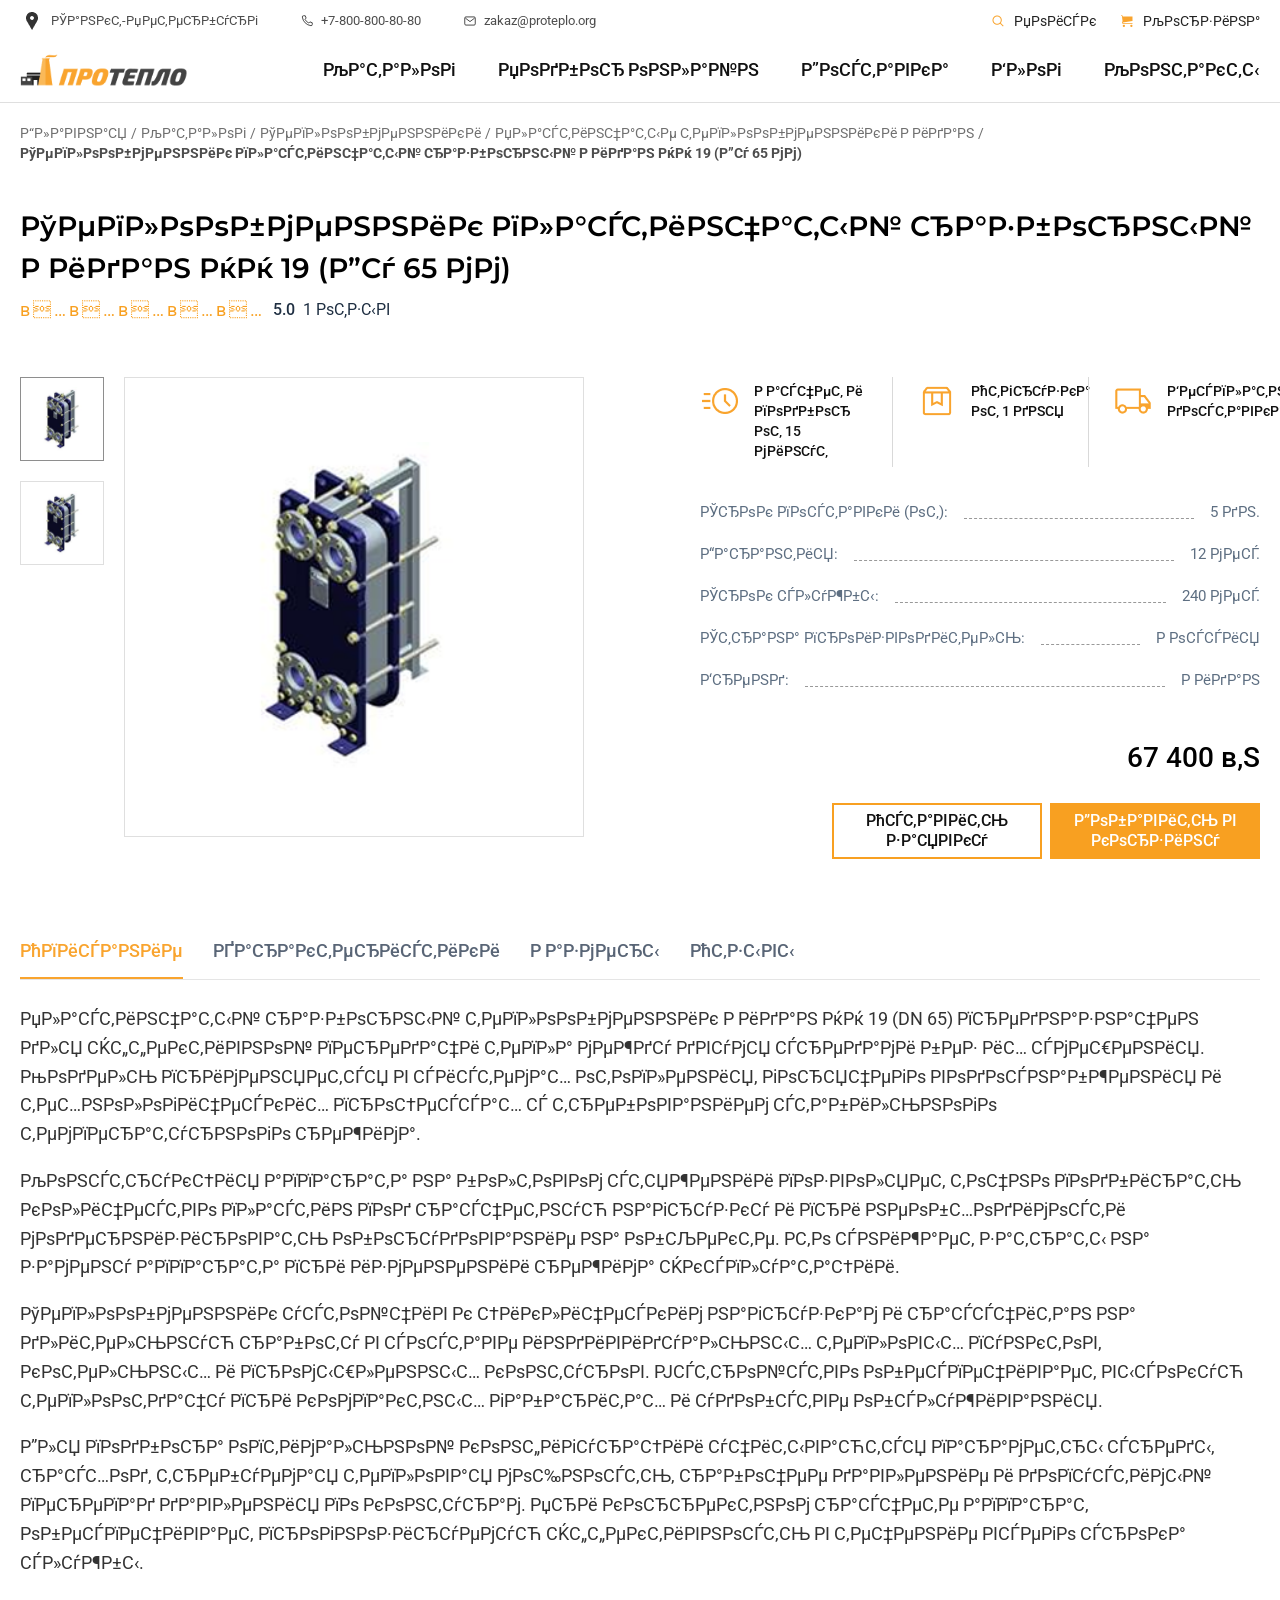
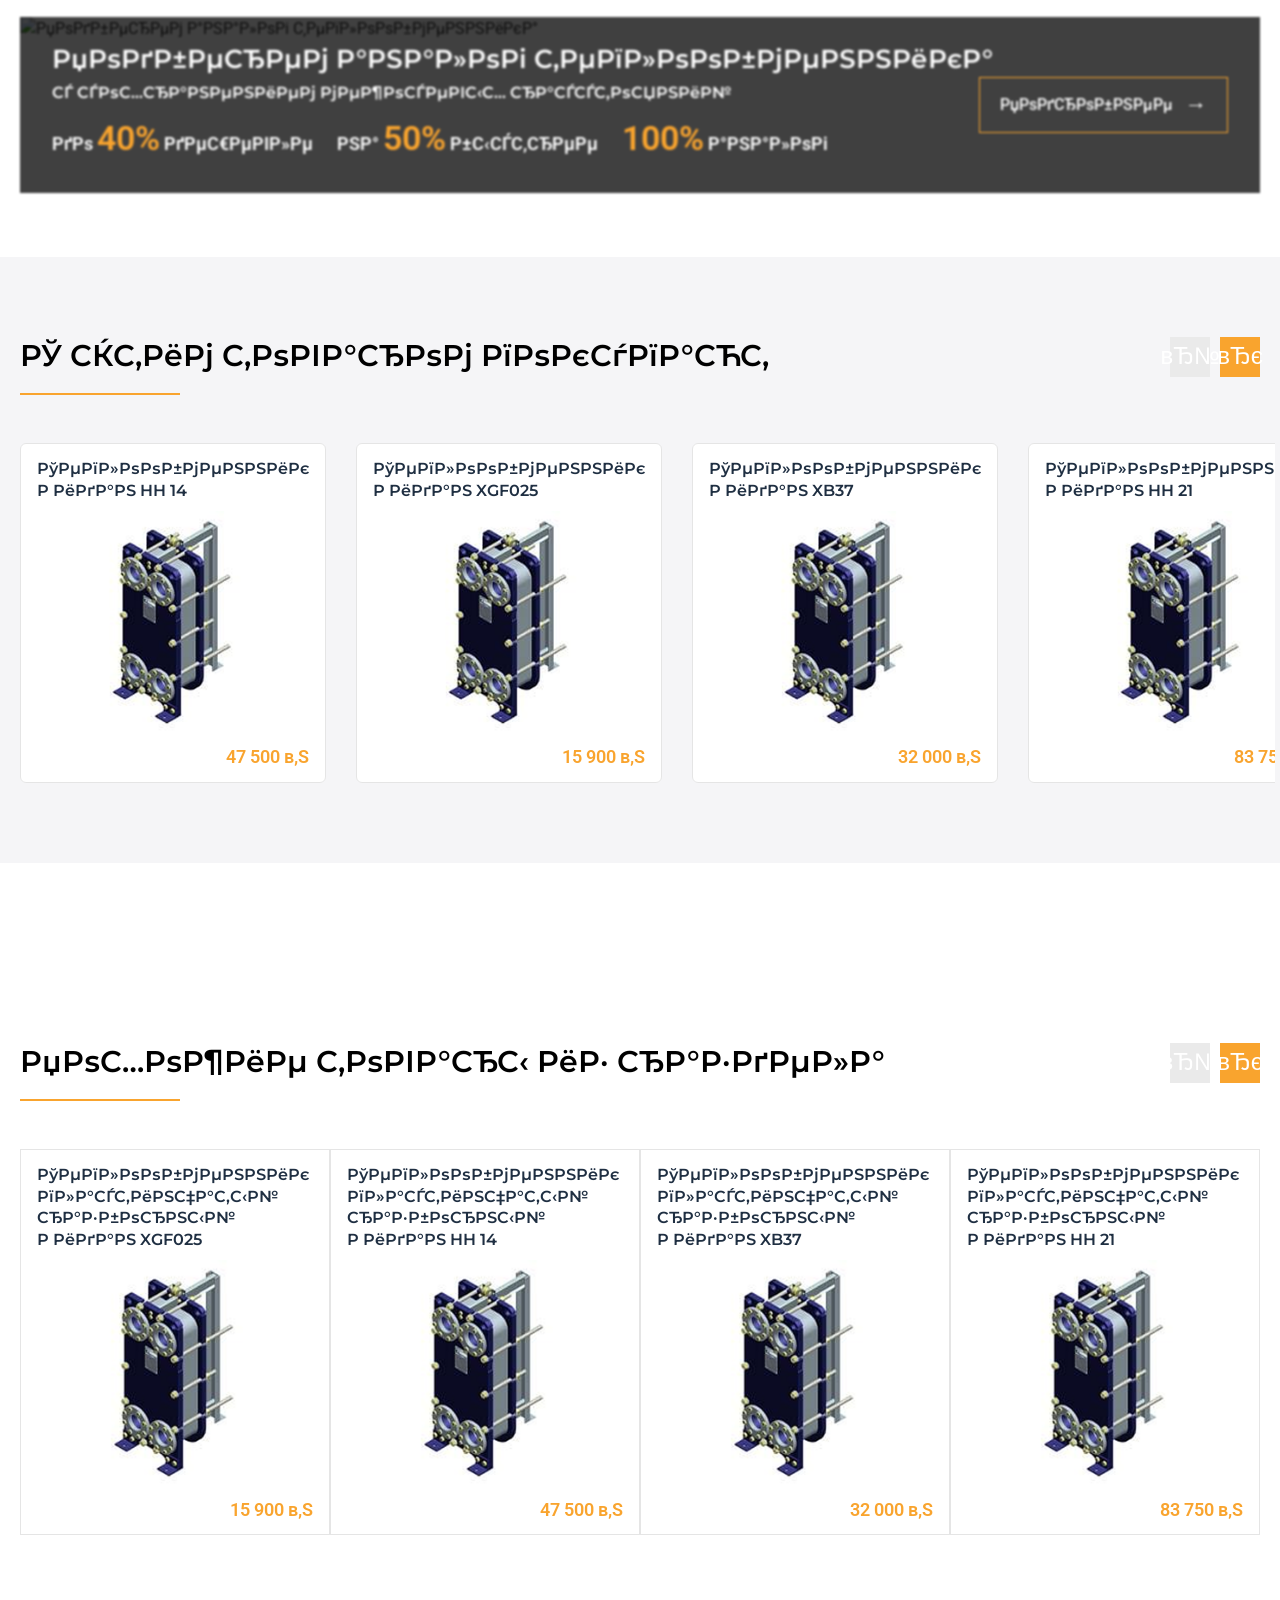
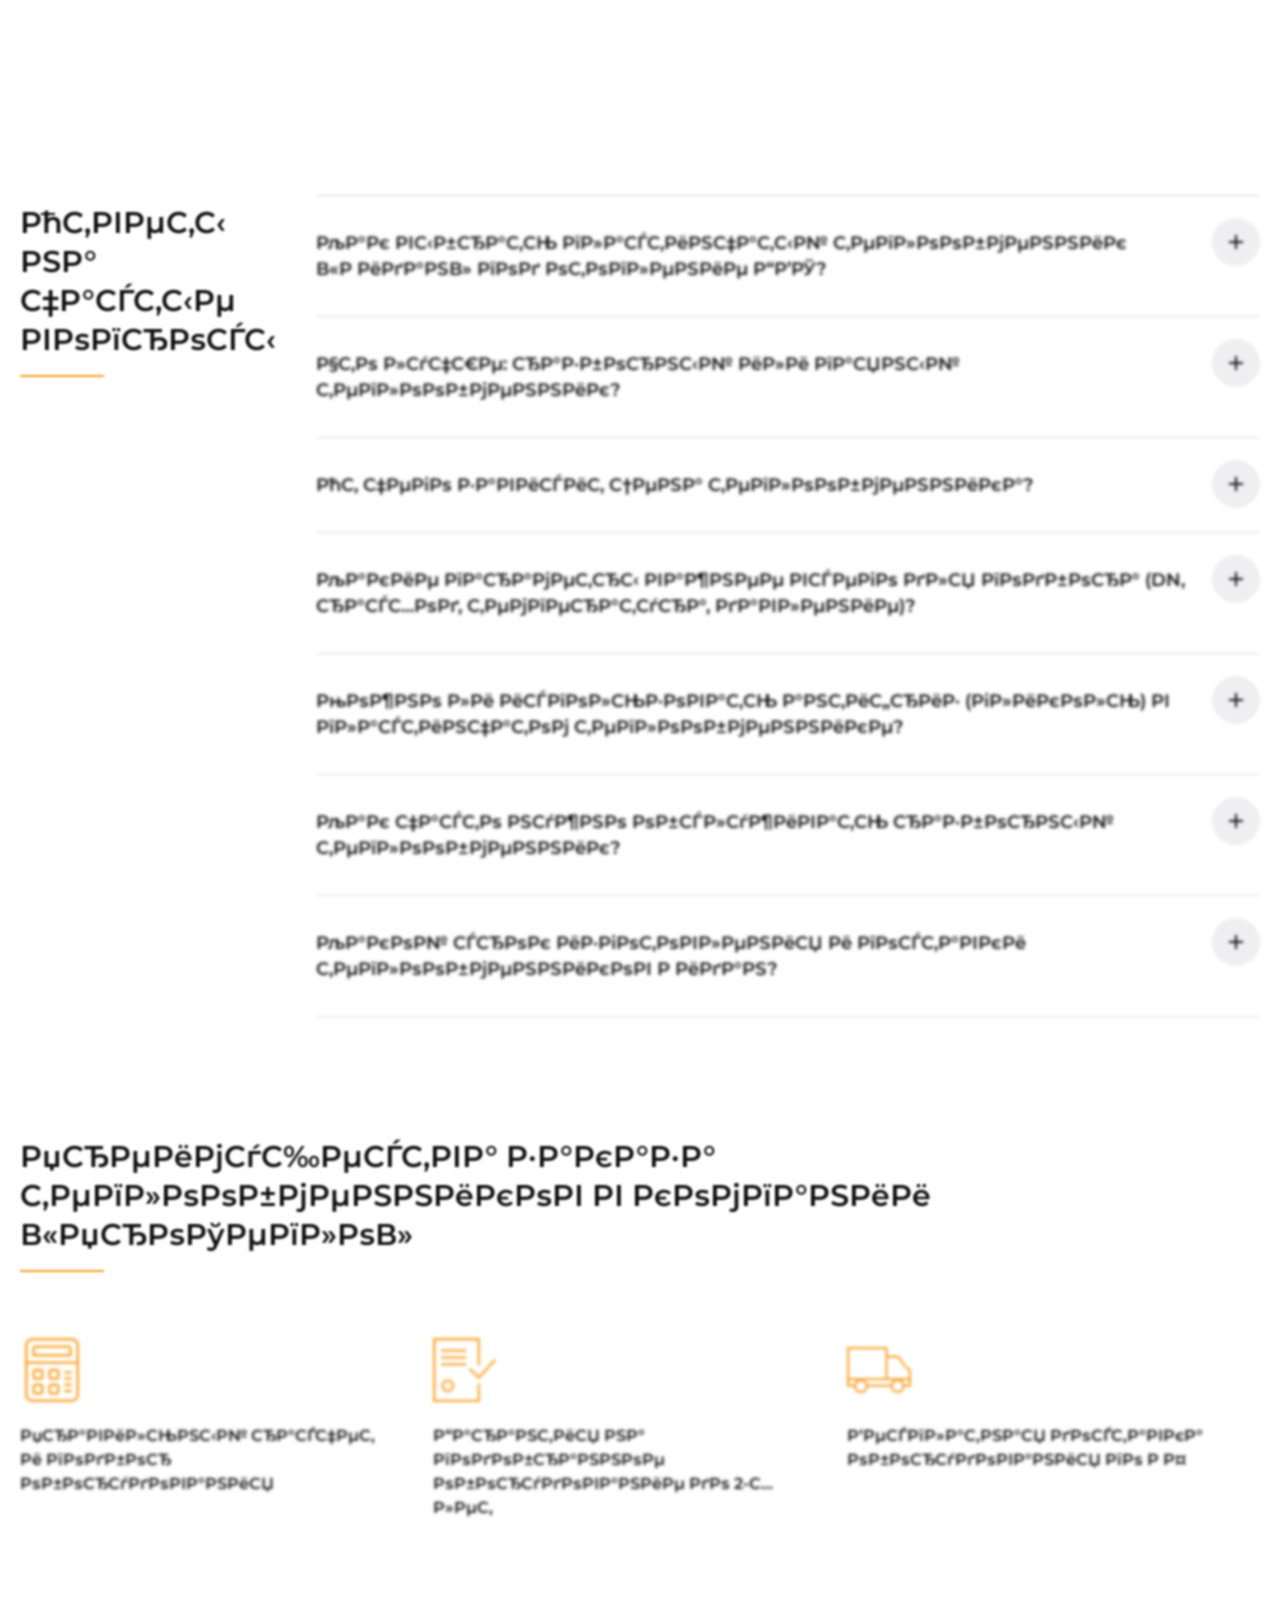
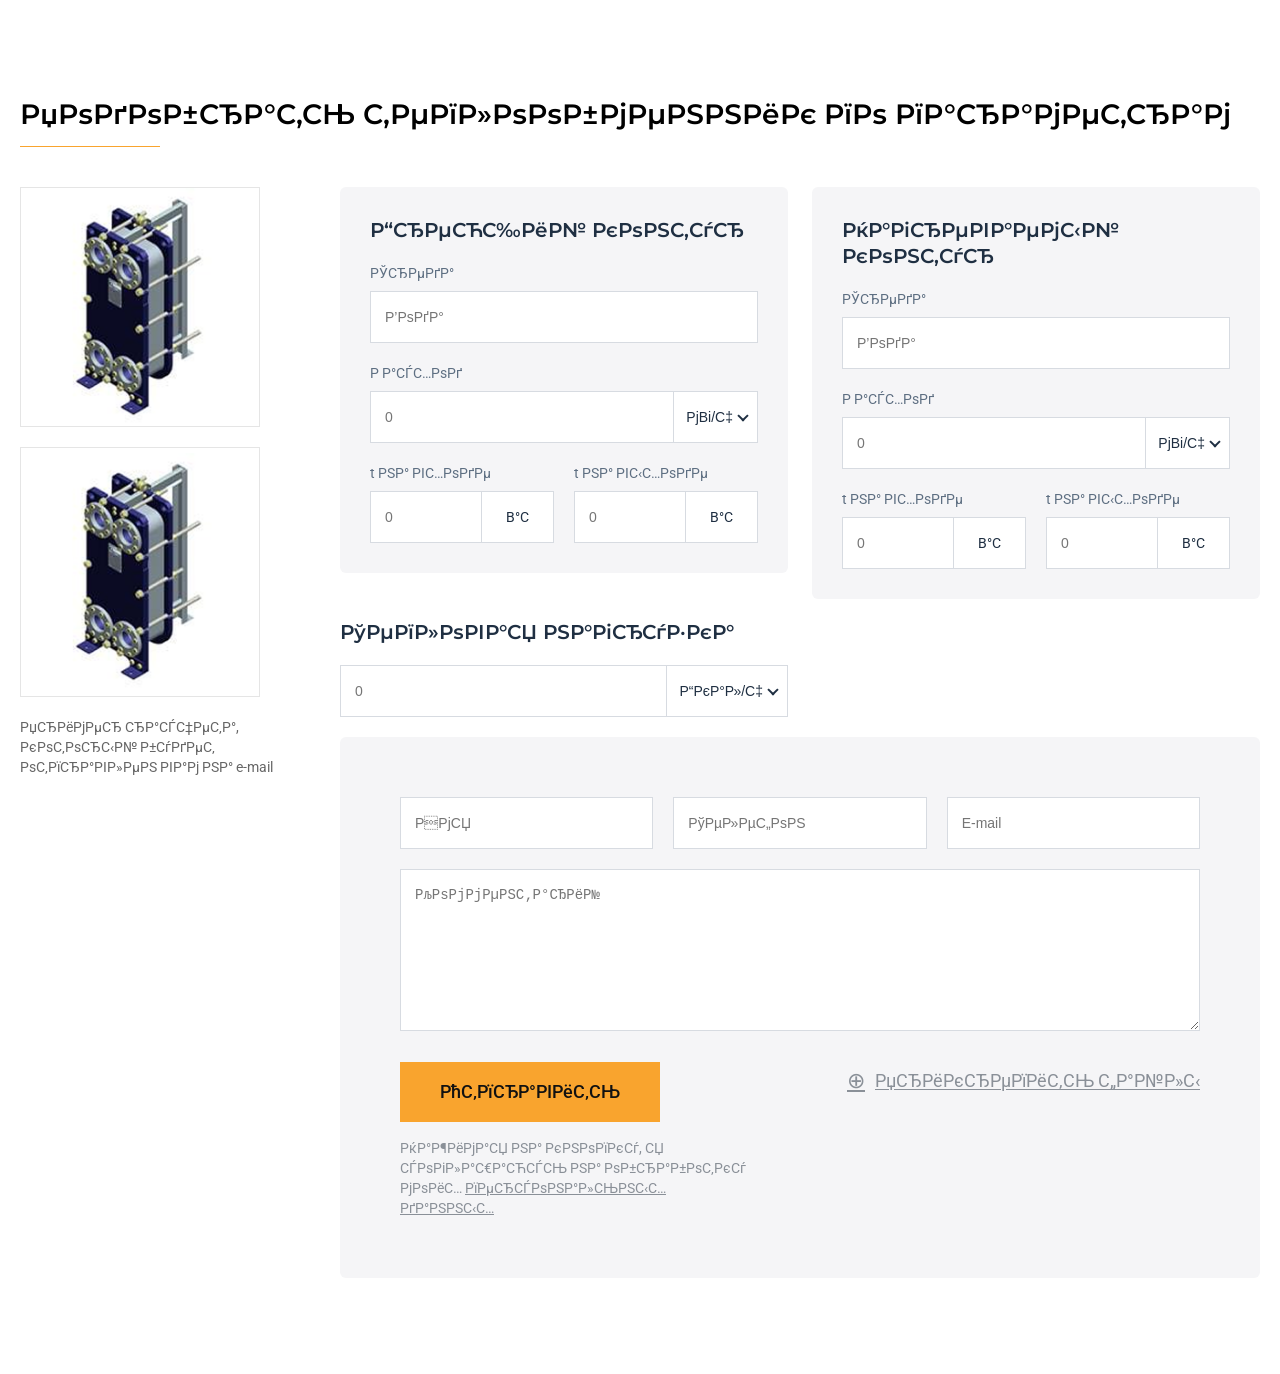
==== commit b4bb7213: "Add files via upload" ====
--- a/card.html
+++ b/card.html
@@ -1,4 +1,4 @@
-﻿<!DOCTYPE html>
+<!DOCTYPE html>
 <html lang="ru">
 <head>
     <meta charset="UTF-8">
@@ -670,4 +670,4 @@
     <script src="script/script.js"></script>
 </body>
 </html>
-
+
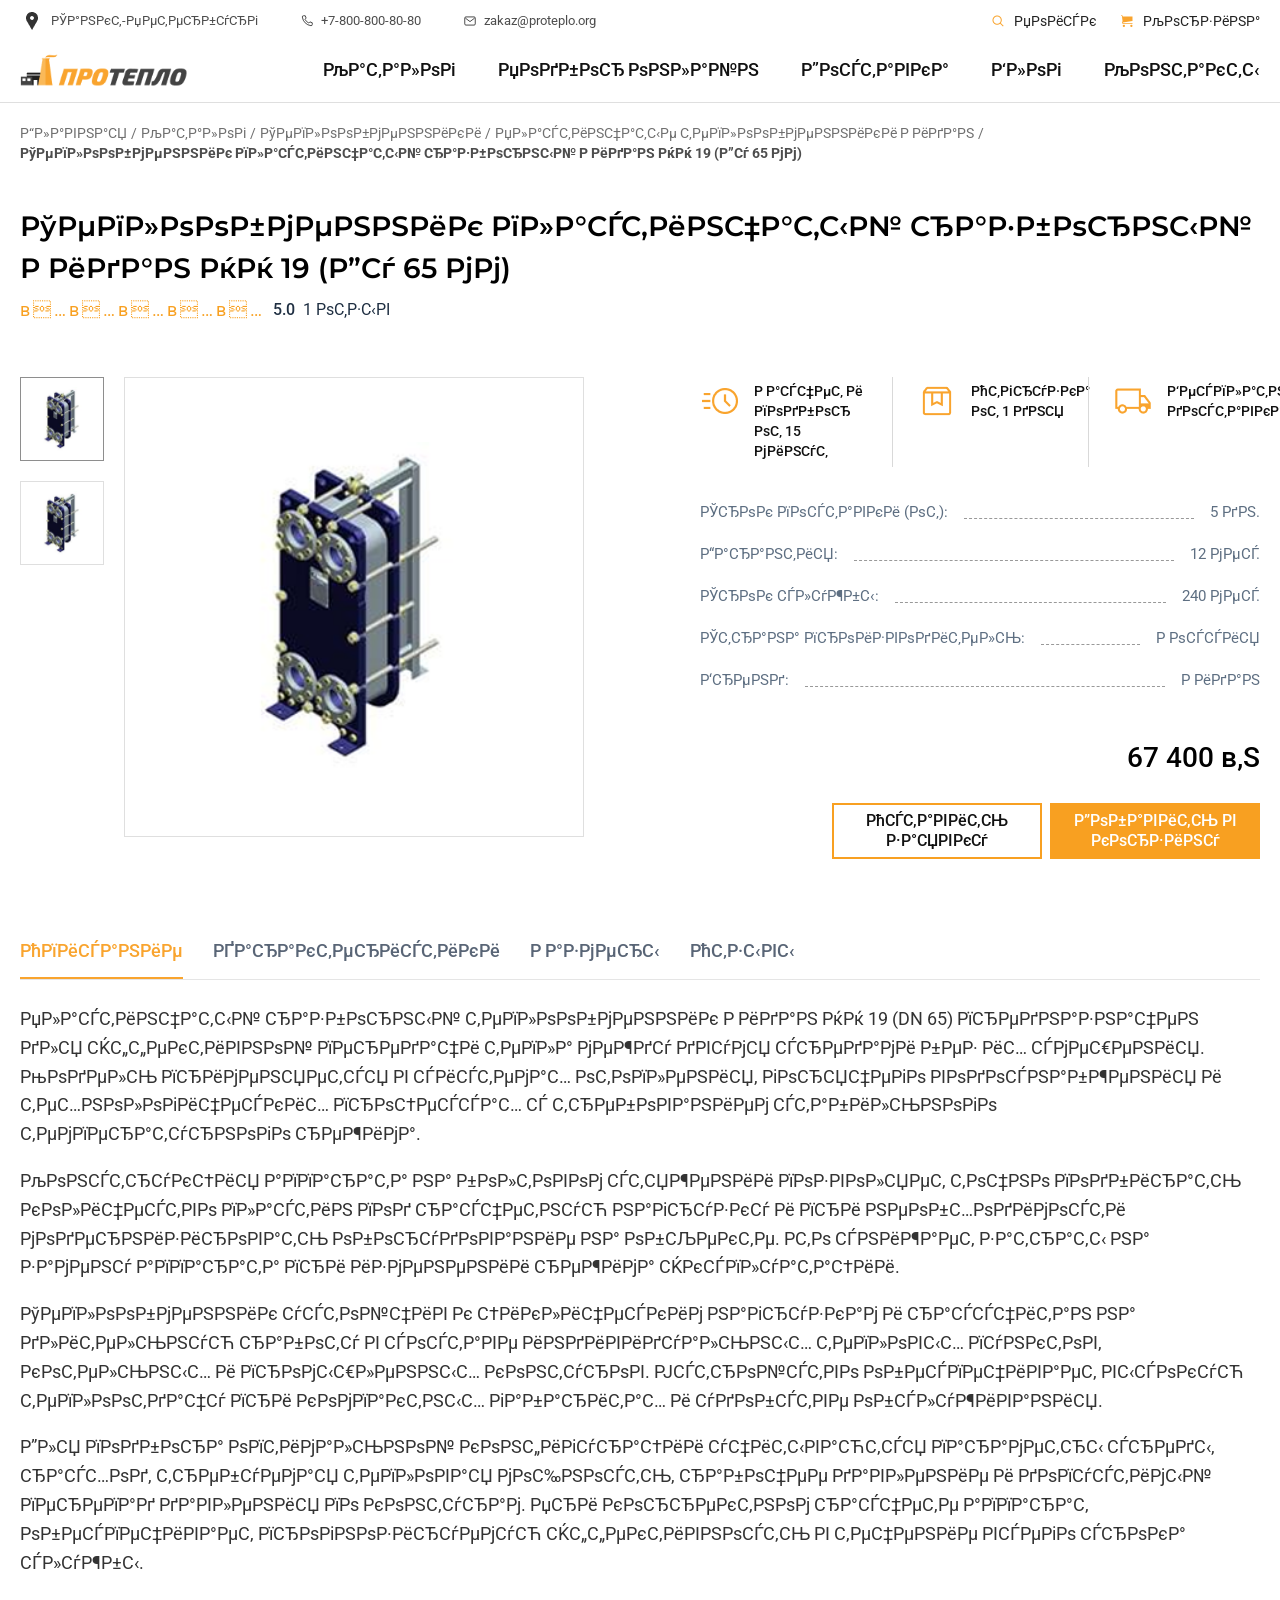
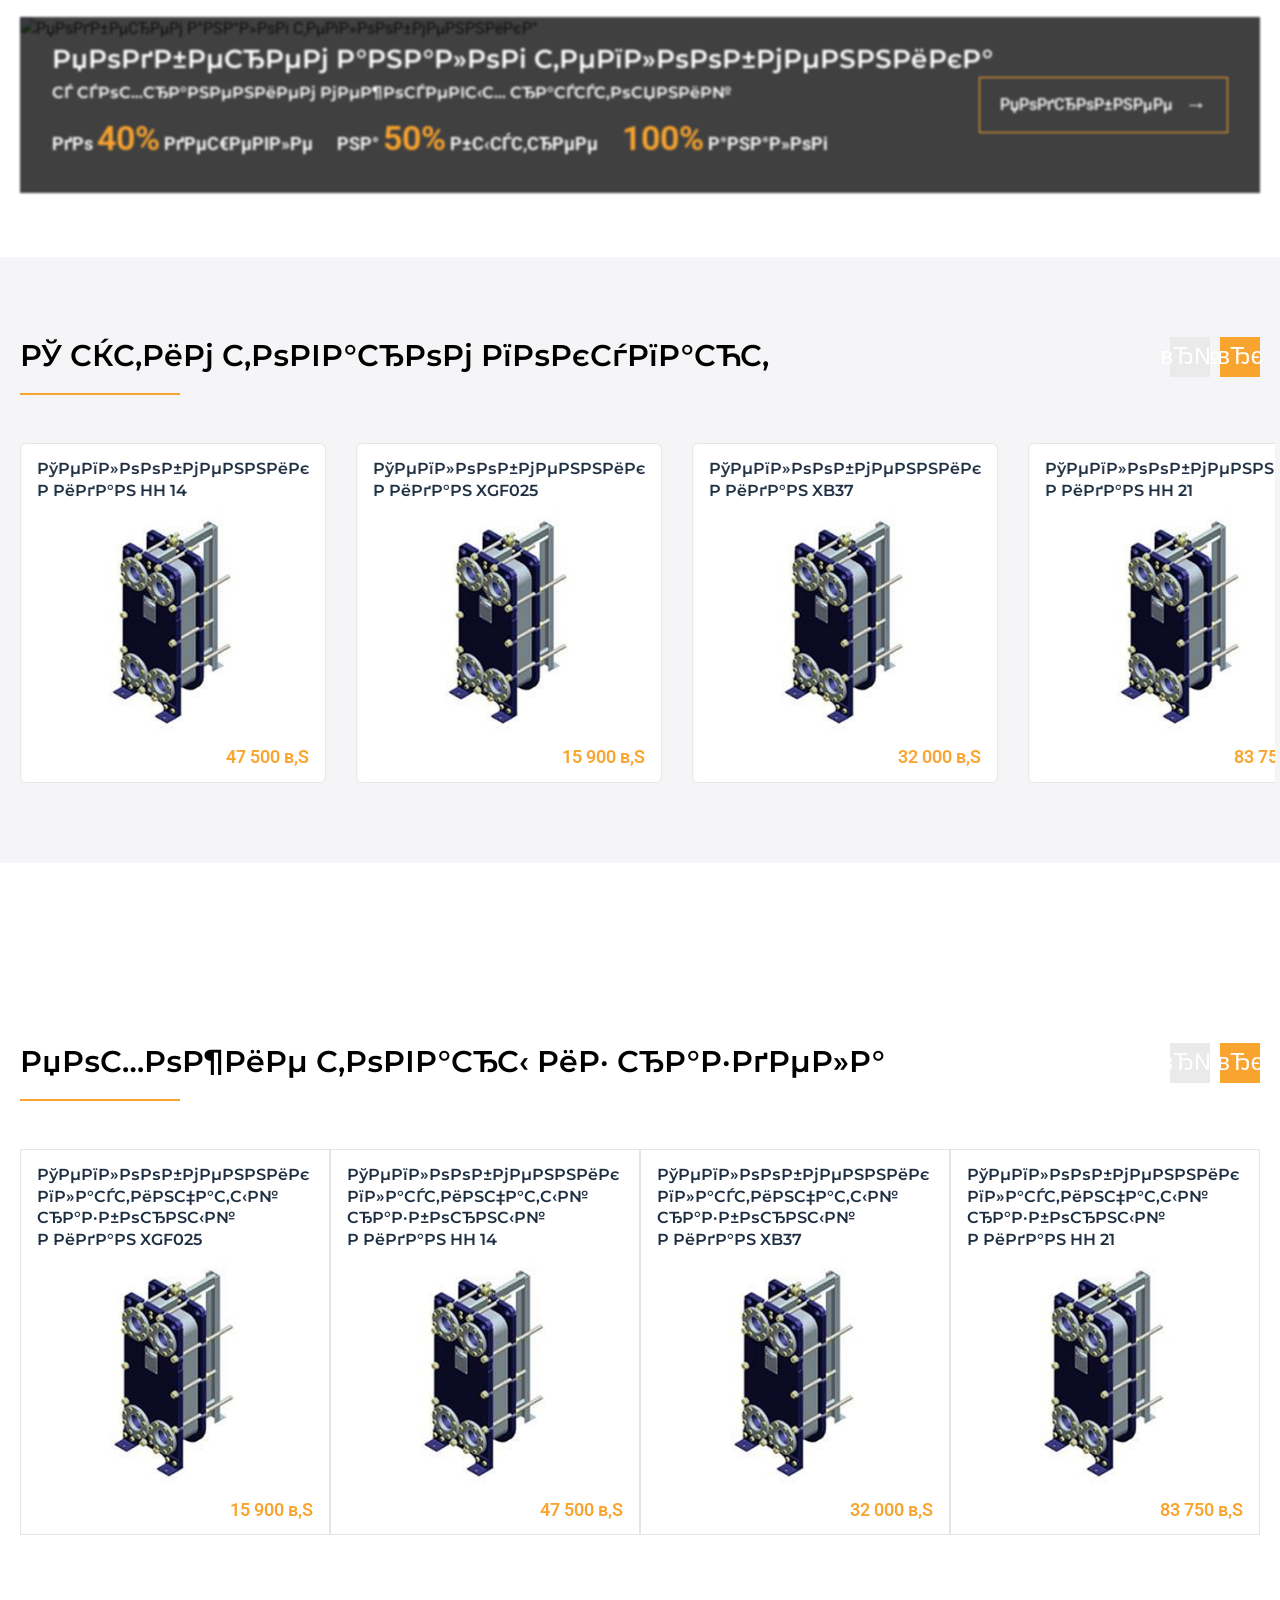
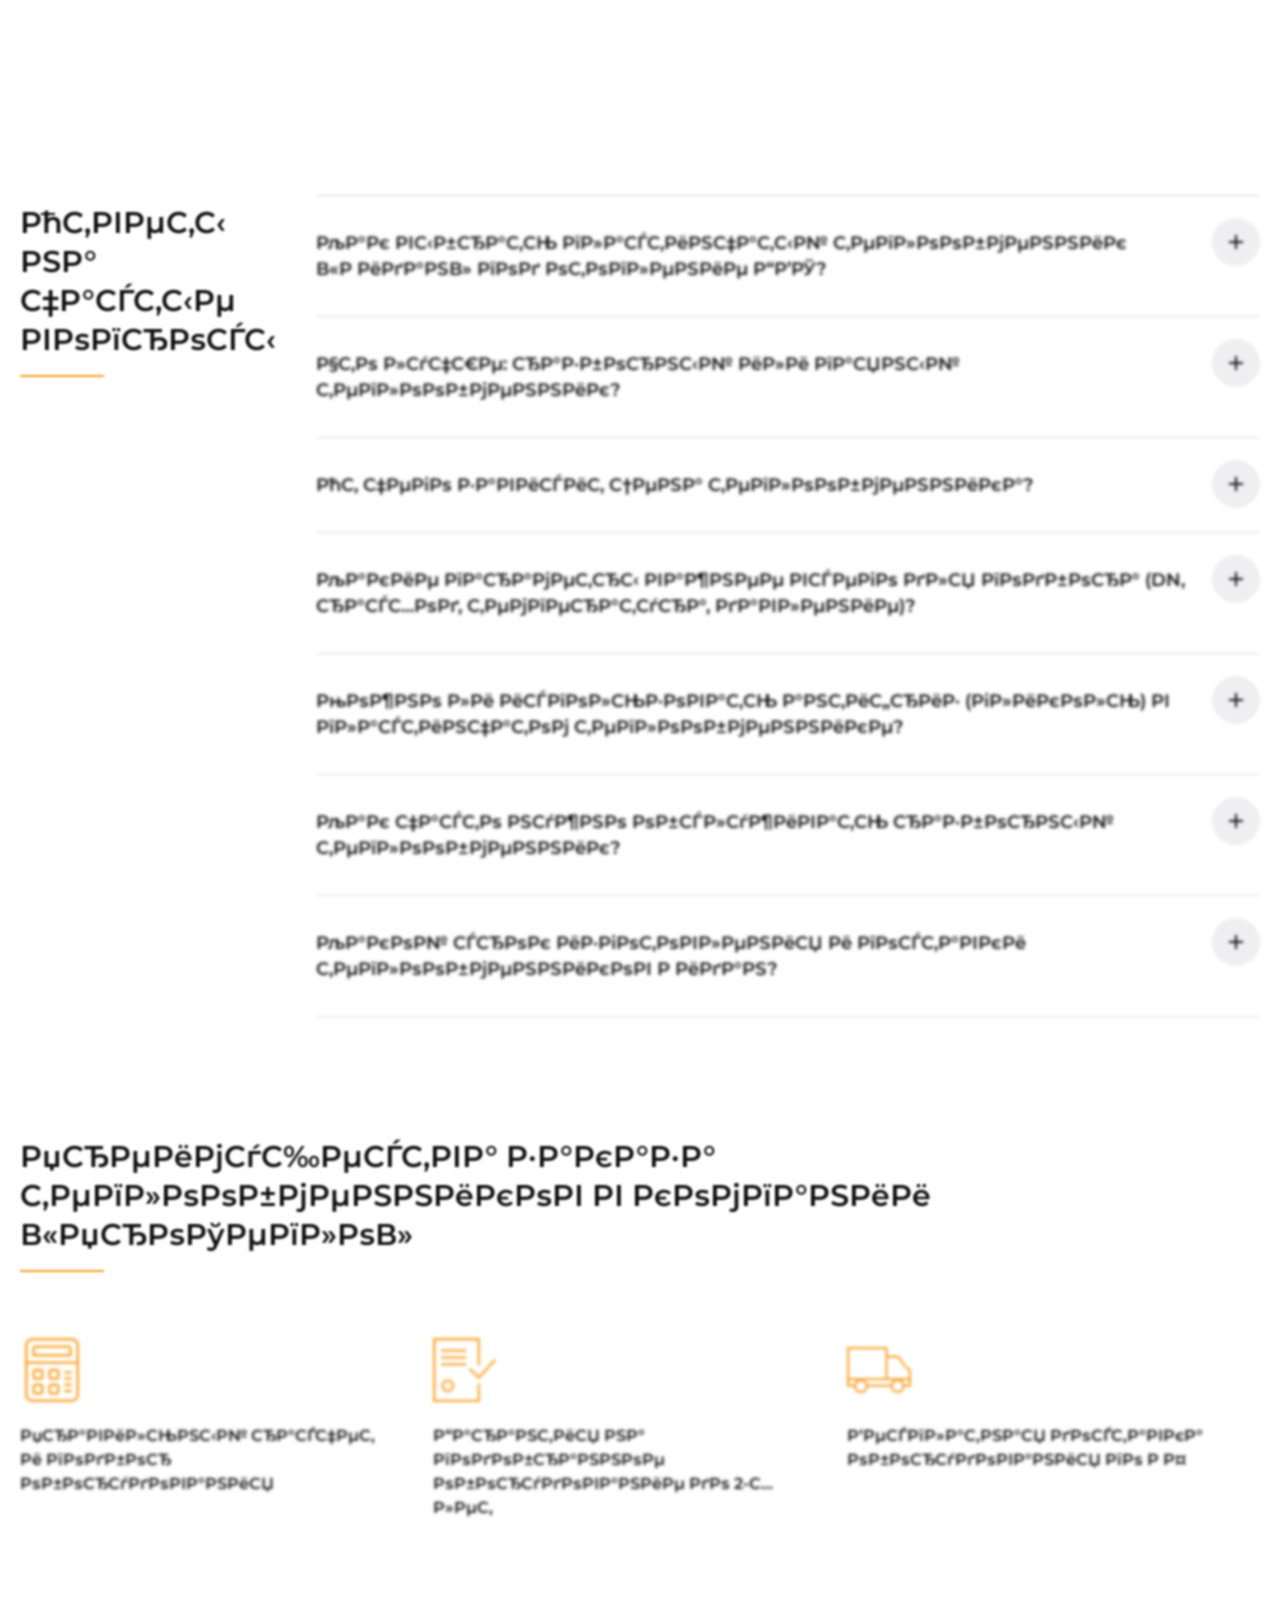
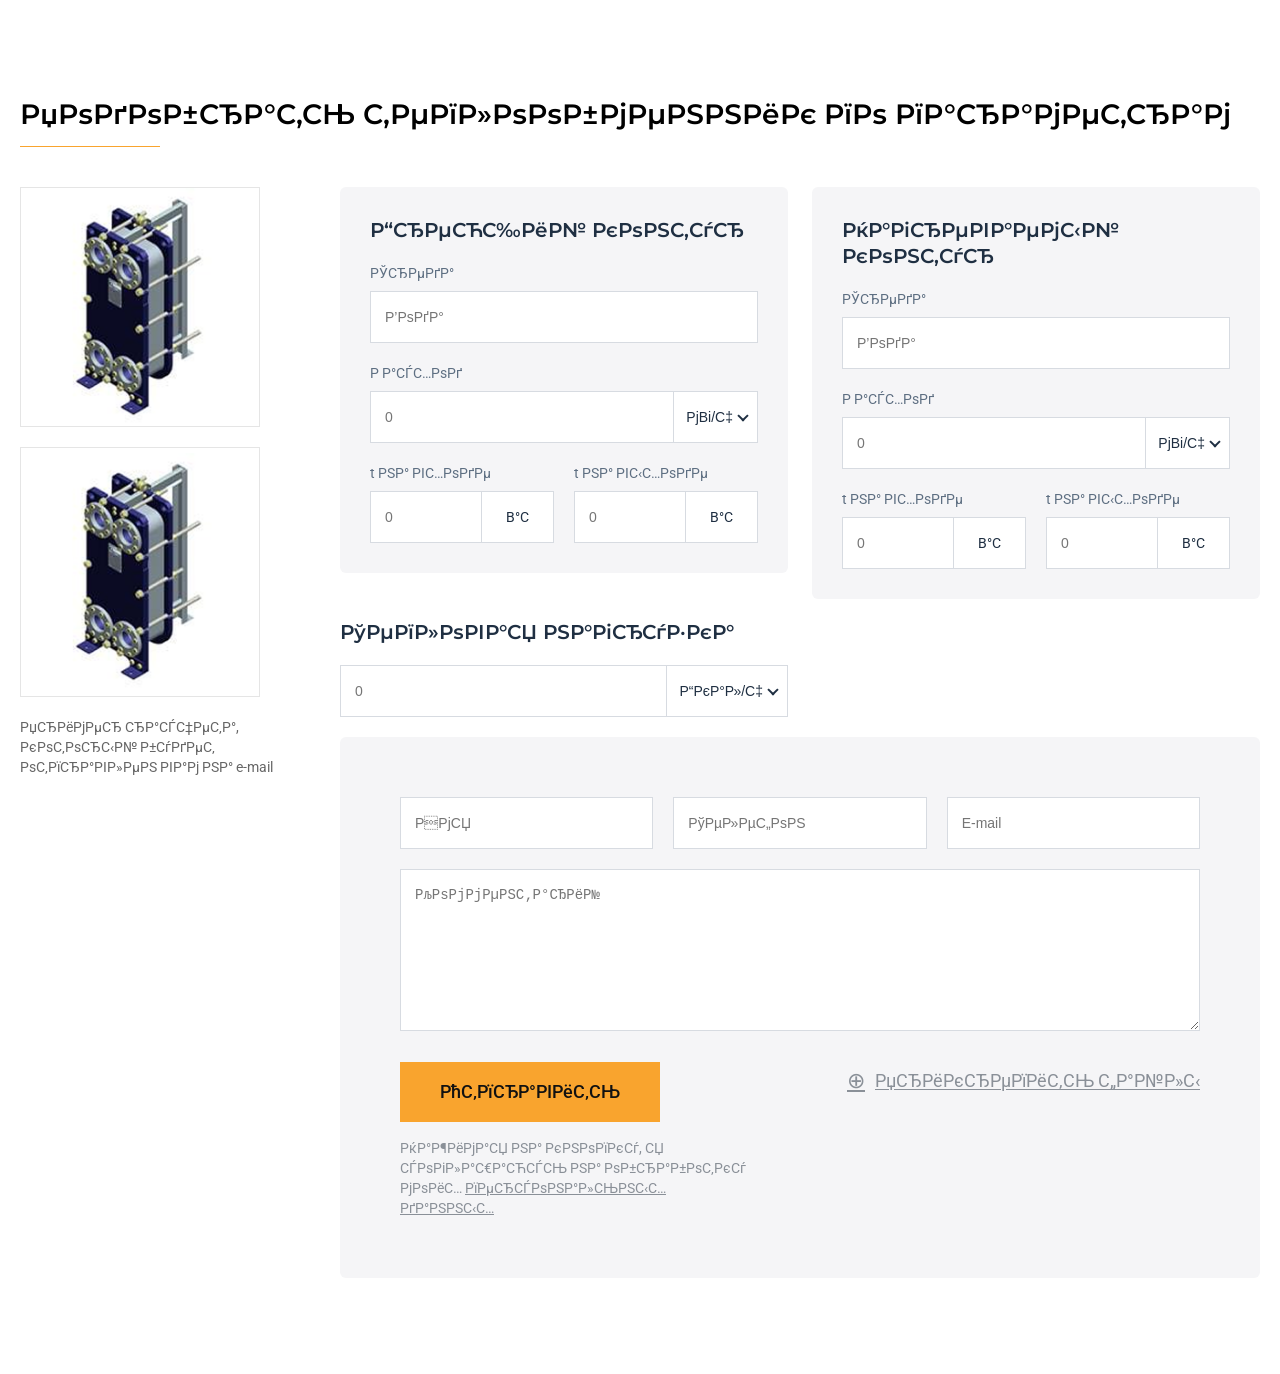
==== commit 84519dfb: "Update card.html" ====
--- a/card.html
+++ b/card.html
@@ -3,7 +3,7 @@
 <head>
     <meta charset="UTF-8">
     <meta name="viewport" content="width=device-width, initial-scale=1.0">
-    <title>РљР°СЂС‚РѕС‡РєР° С‚РѕРІР°СЂР° вЂ” ProTeplo</title>
+    <title>ProTeplo</title>
     <link rel="preconnect" href="https://fonts.googleapis.com">
     <link rel="preconnect" href="https://fonts.gstatic.com" crossorigin>
     <link href="https://fonts.googleapis.com/css2?family=Montserrat:wght@600&family=Roboto:wght@400;500;700&display=swap" rel="stylesheet">
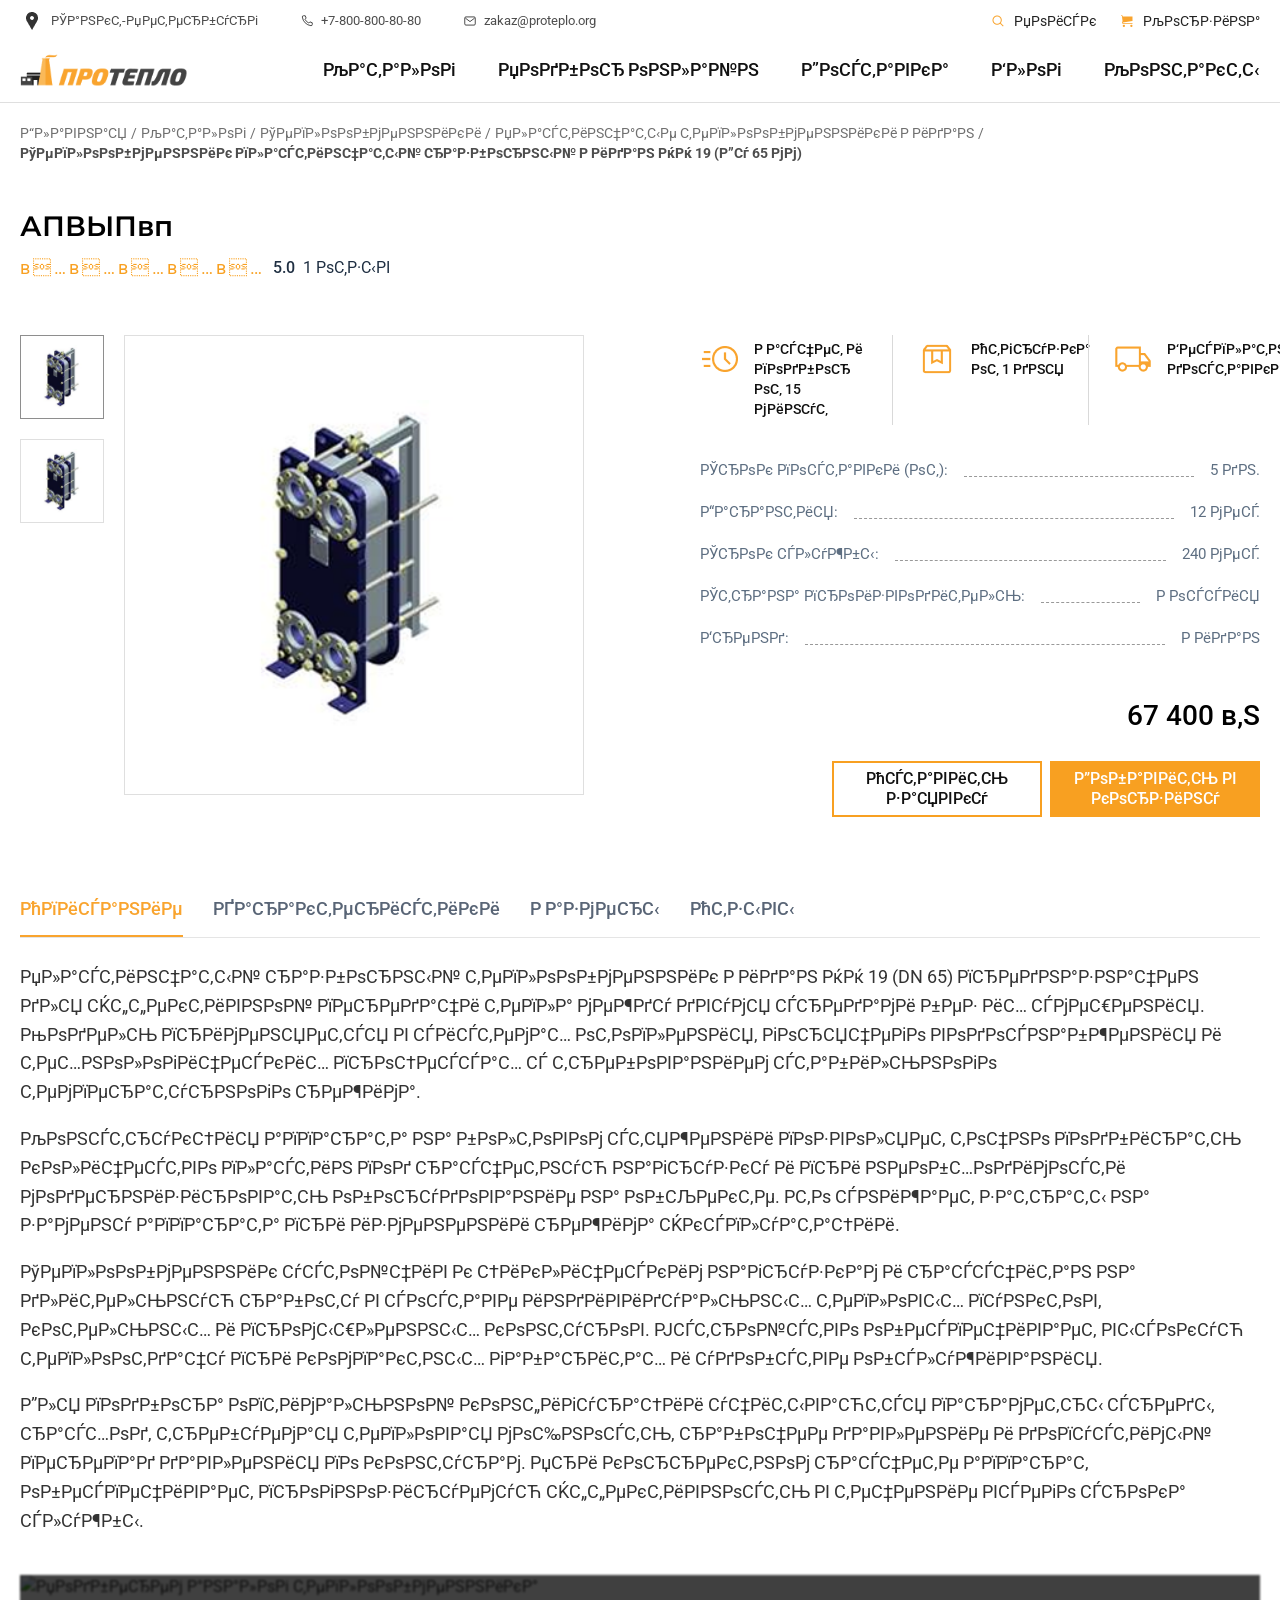
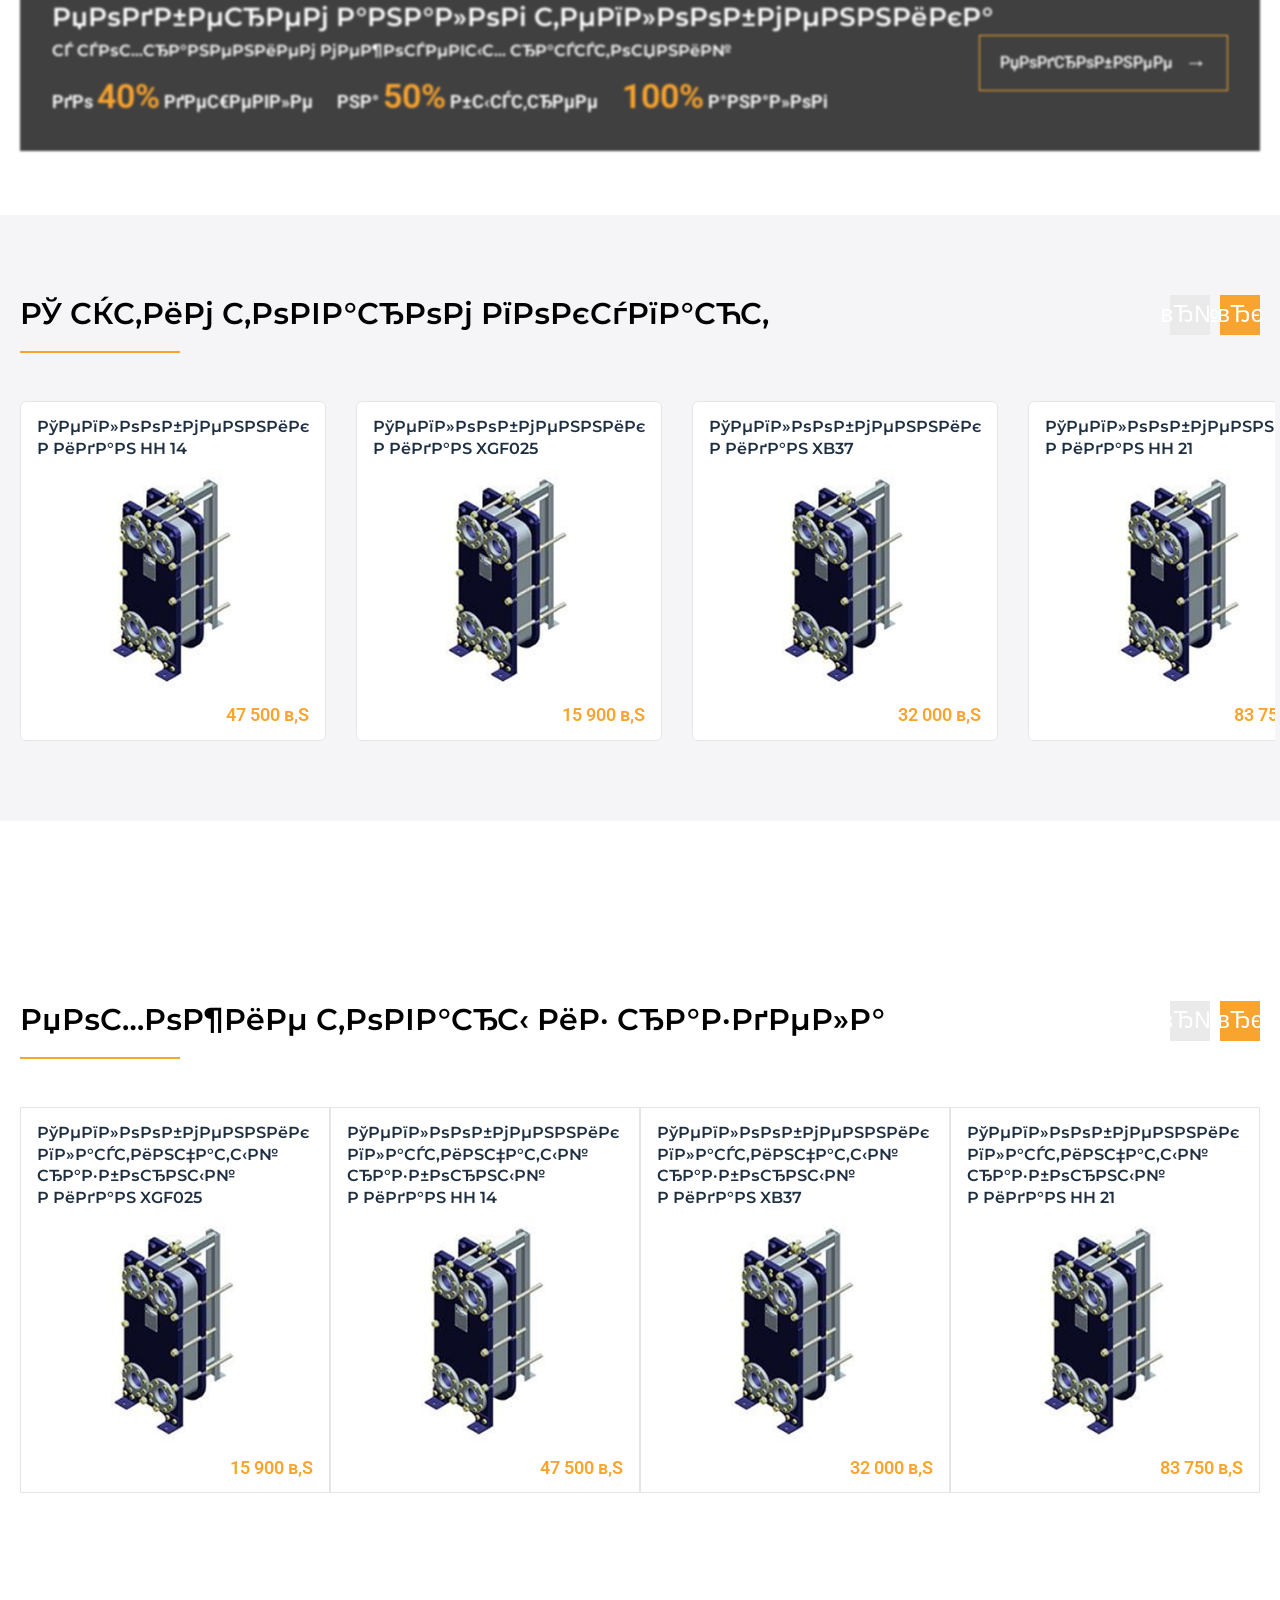
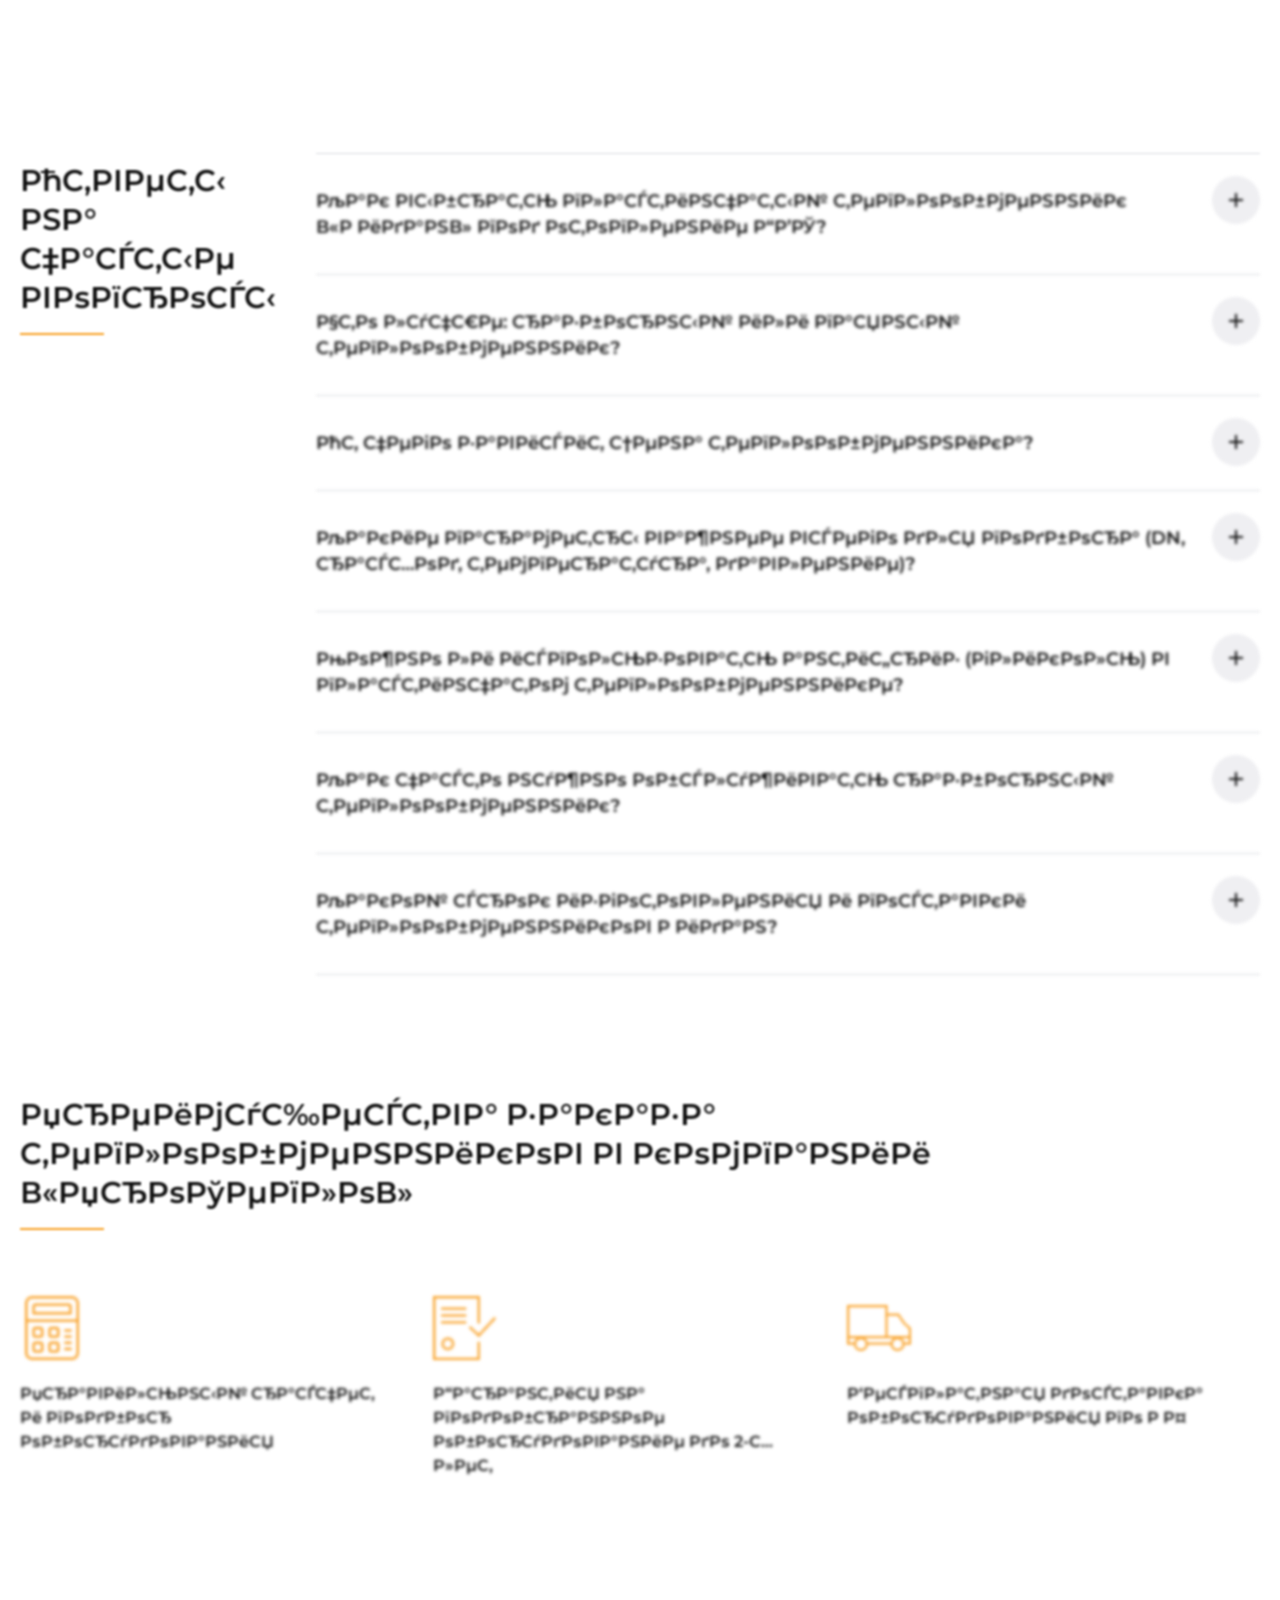
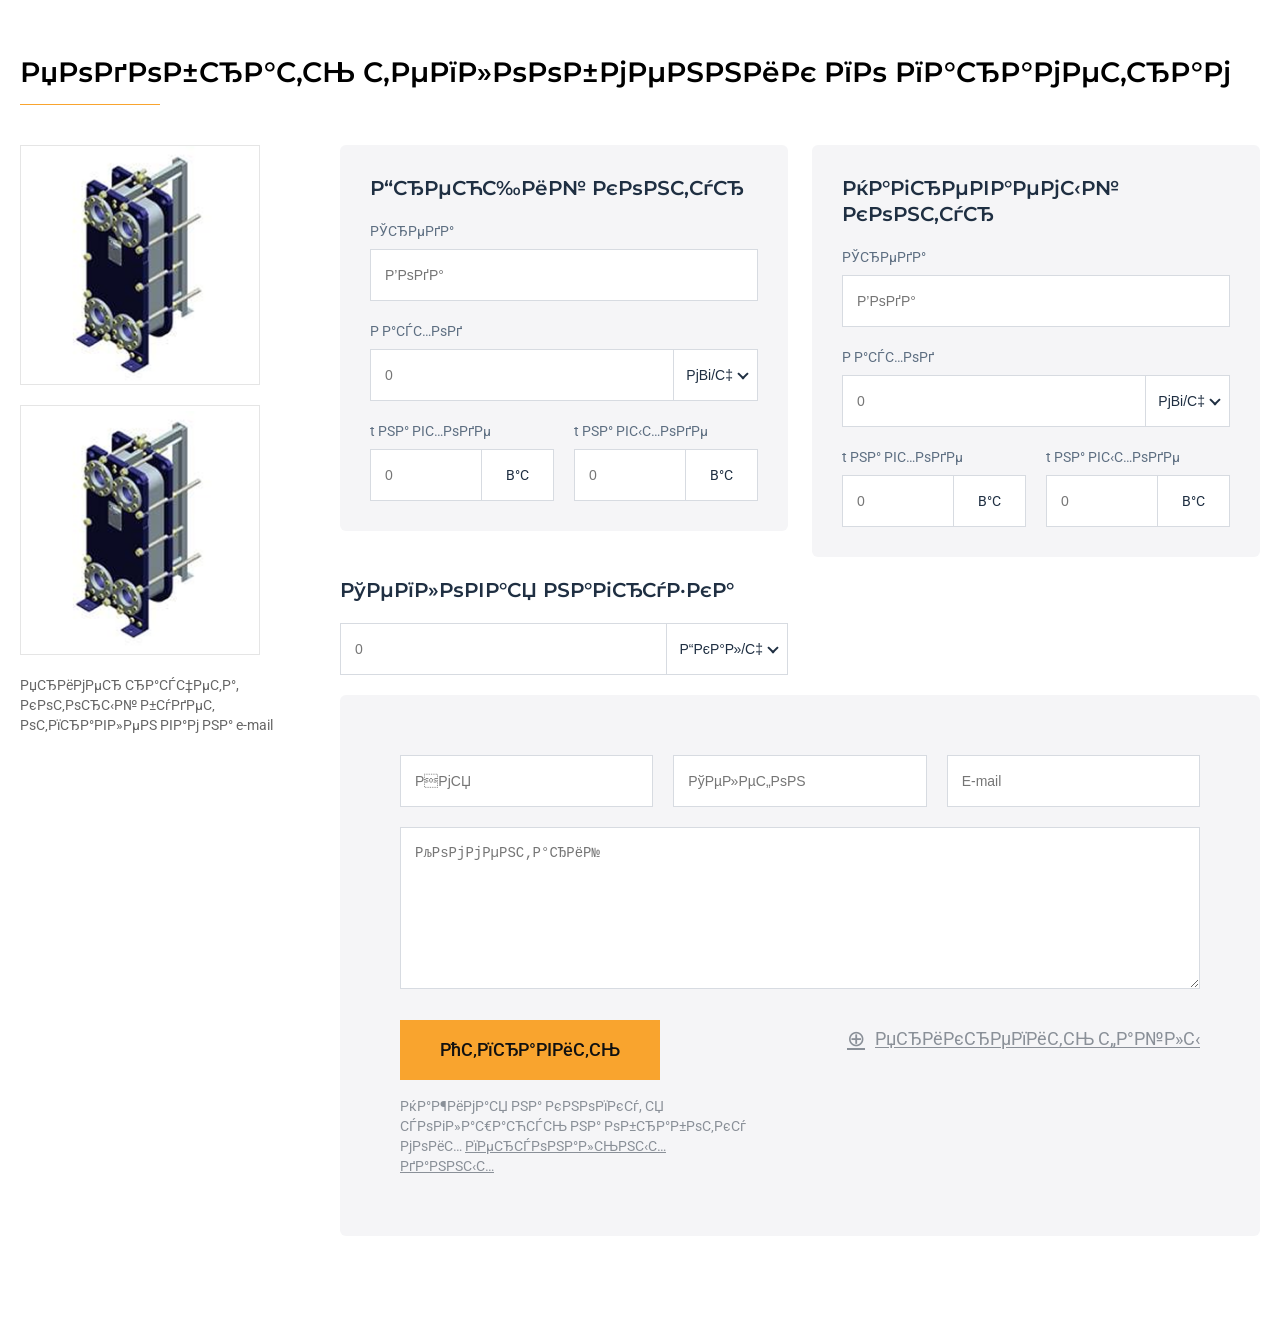
==== commit 79793685: "Update product title in card.html" ====
--- a/card.html
+++ b/card.html
@@ -82,7 +82,7 @@
             </nav>
 
             <section class="product-hero" aria-labelledby="product-hero-title">
-                <h1 class="product-hero__title" id="product-hero-title">РўРµРїР»РѕРѕР±РјРµРЅРЅРёРє РїР»Р°СЃС‚РёРЅС‡Р°С‚С‹Р№ СЂР°Р·Р±РѕСЂРЅС‹Р№ Р РёРґР°РЅ РќРќ 19 (Р”Сѓ 65 РјРј)</h1>
+                <h1 class="product-hero__title" id="product-hero-title">АПВЫПвп</h1>
 
                 <div class="product-hero__rating" aria-label="Р РµР№С‚РёРЅРі С‚РѕРІР°СЂР° 5.0 РёР· 5">
                     <div class="product-hero__stars" aria-hidden="true">в…в…в…в…в…</div>
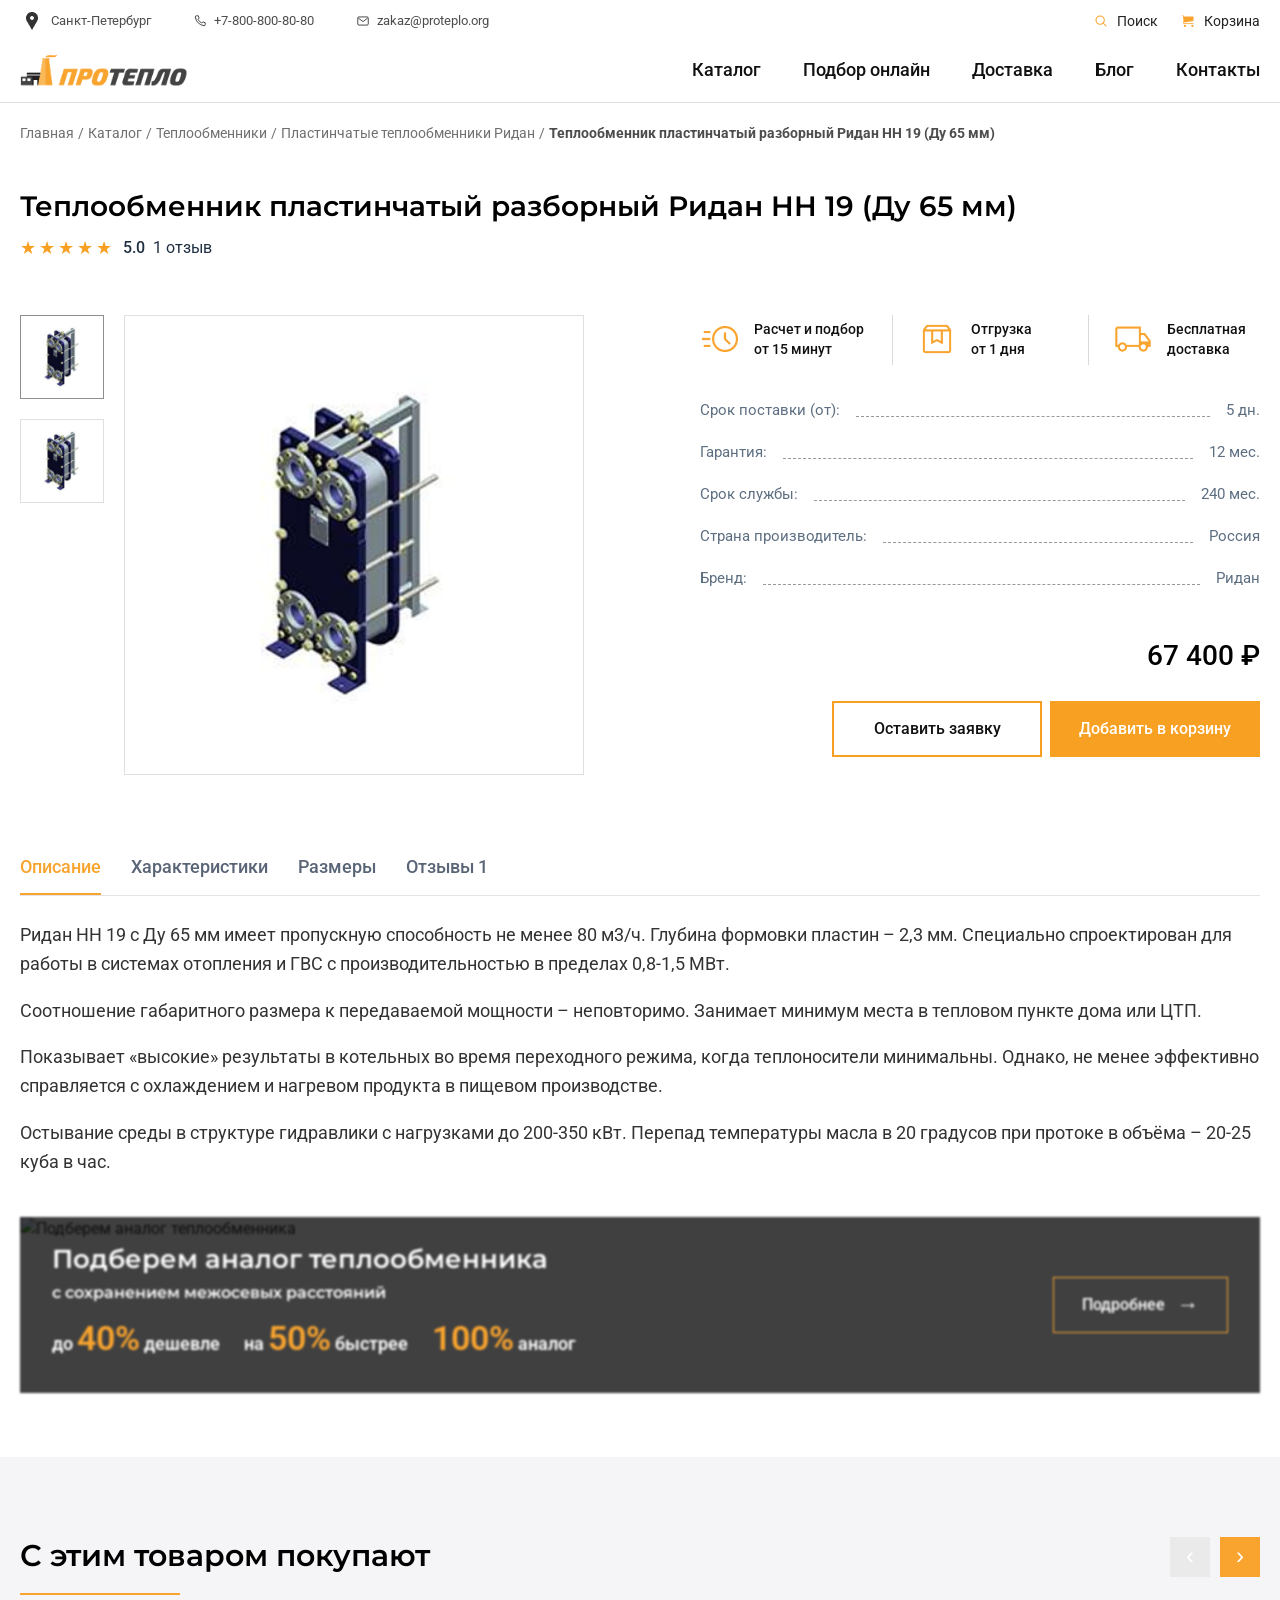
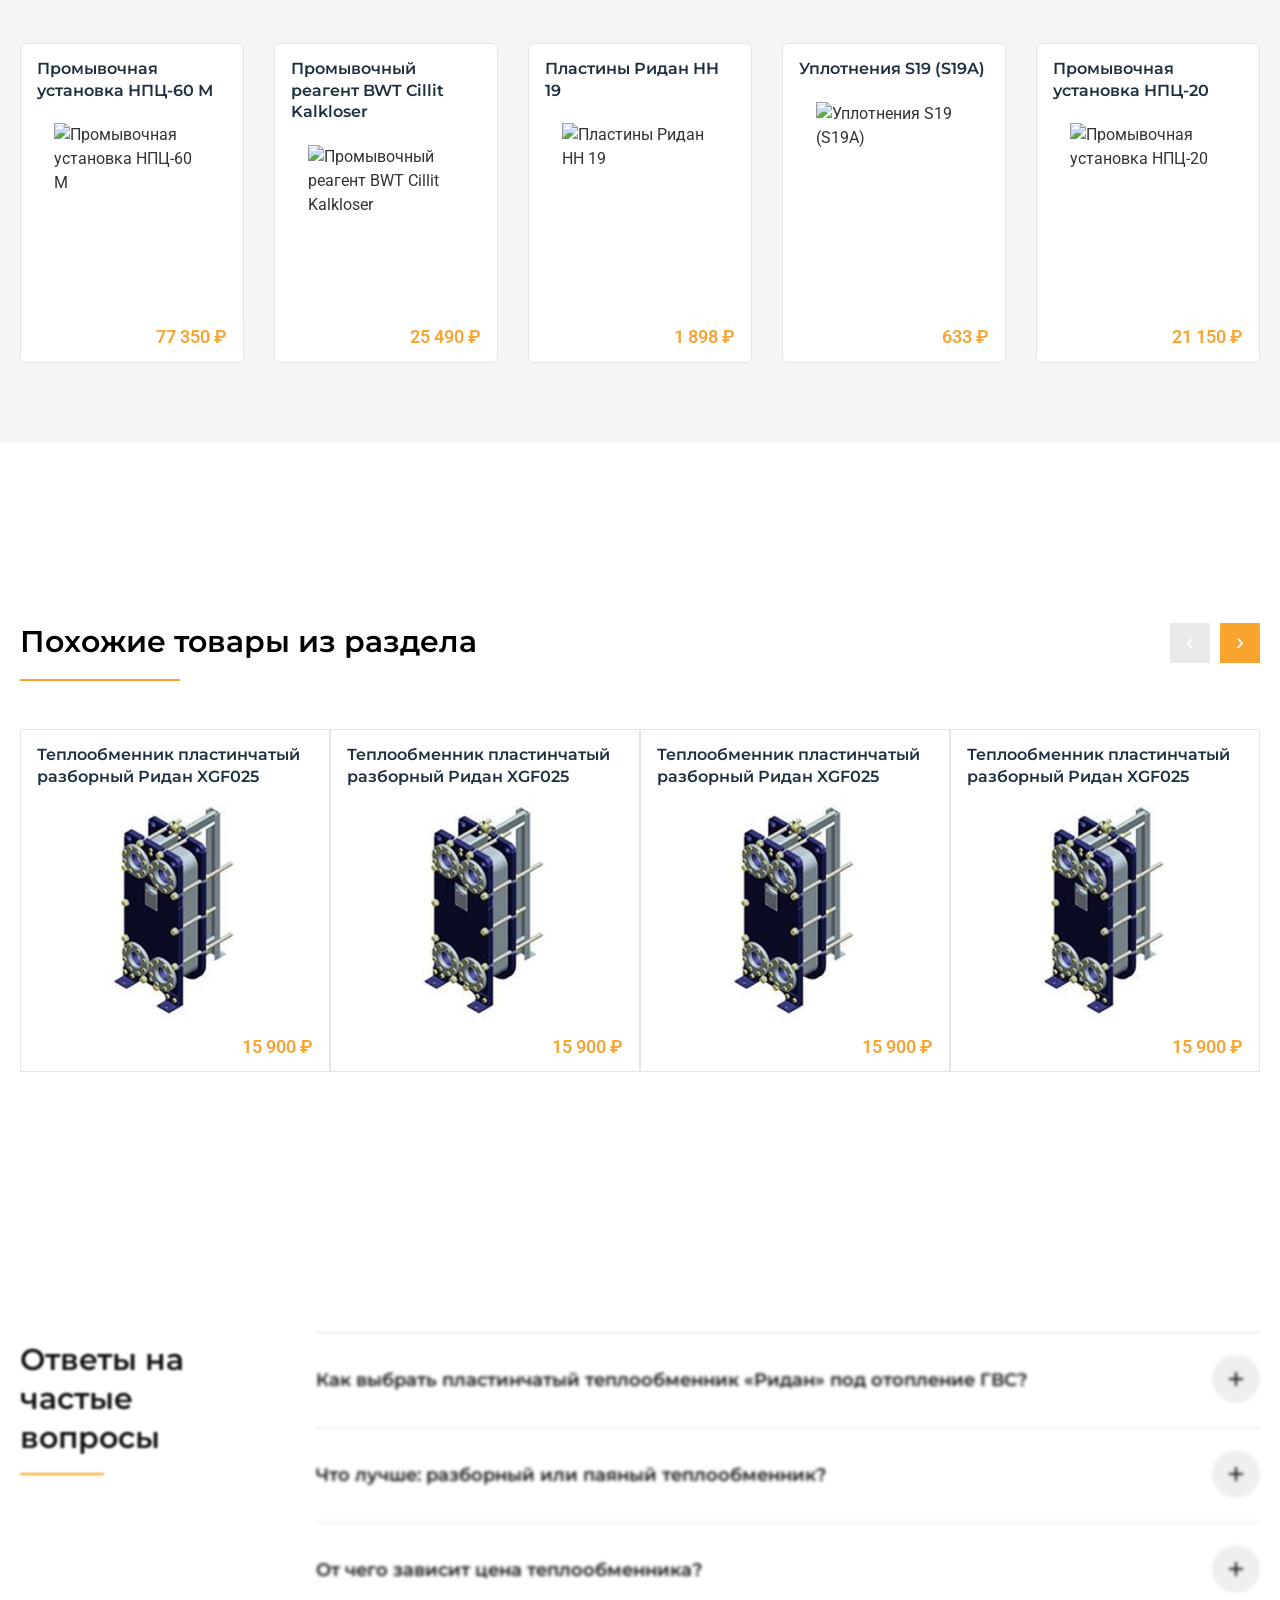
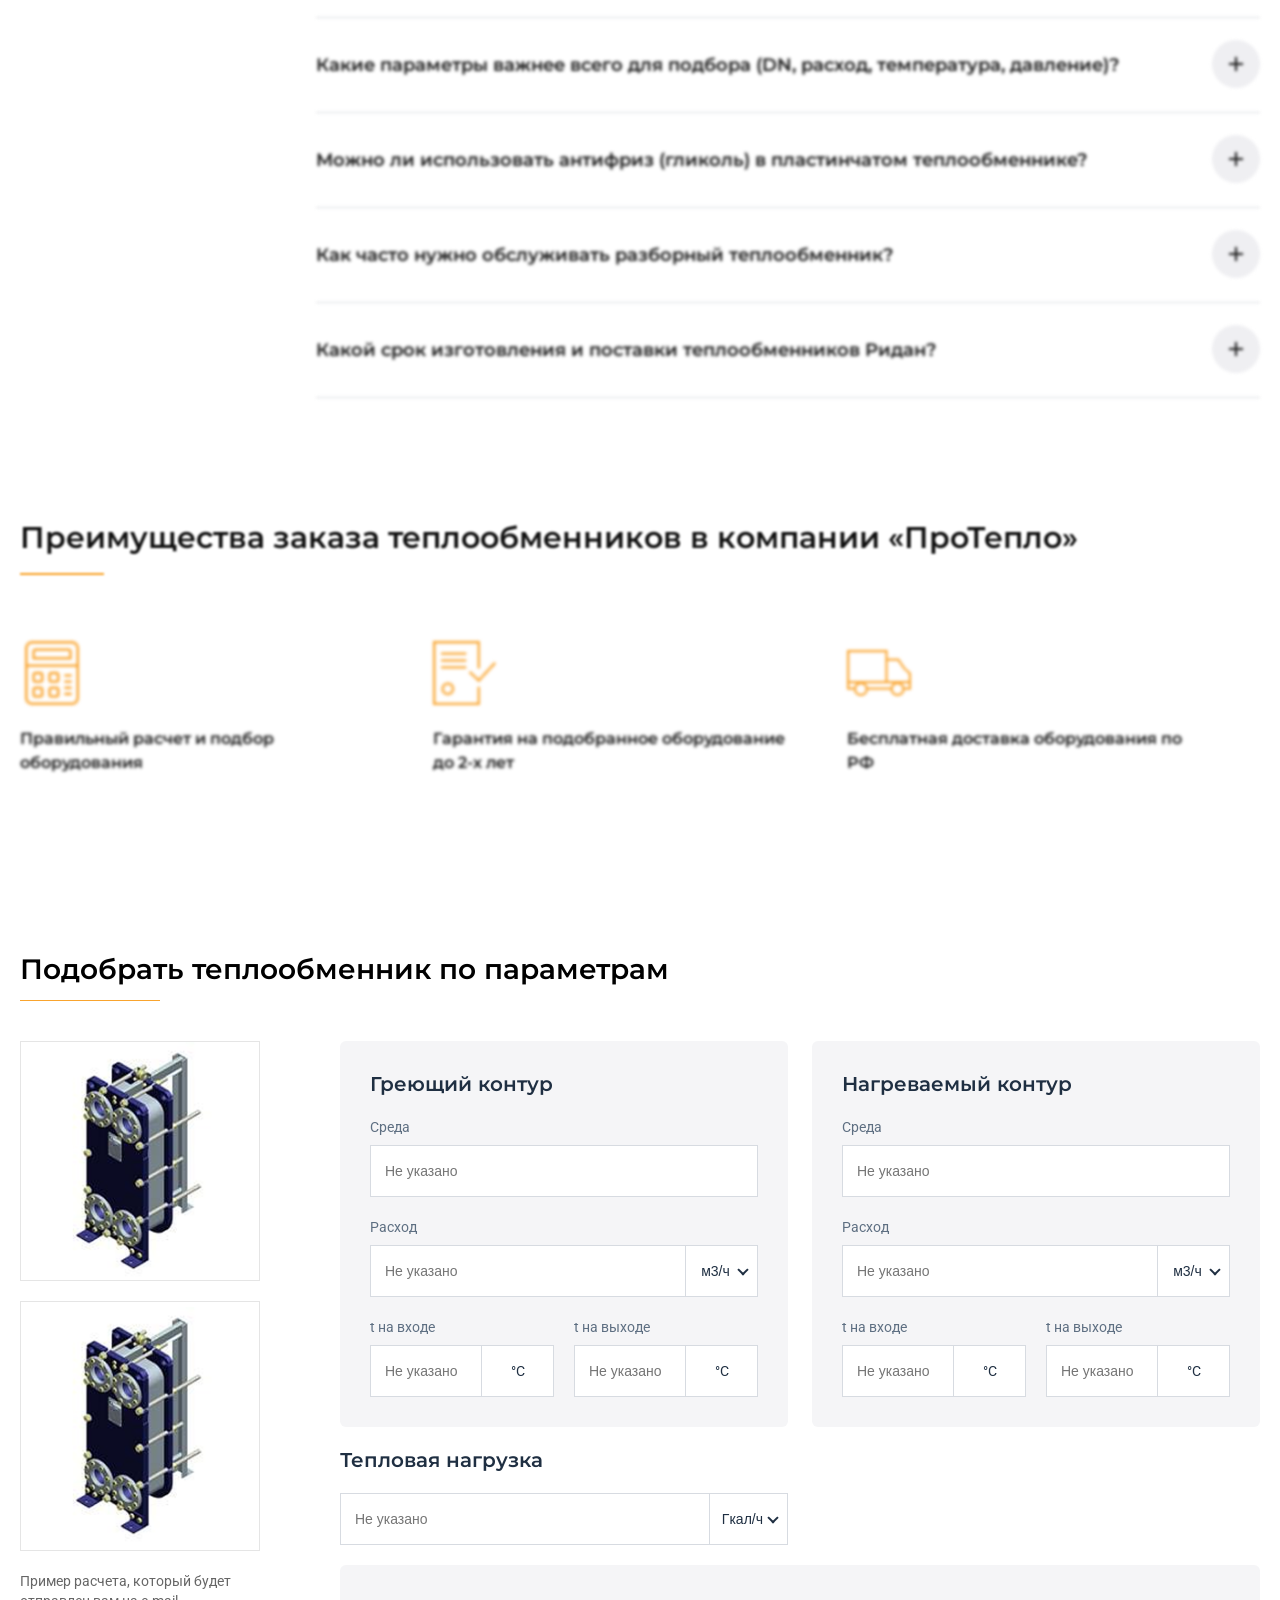
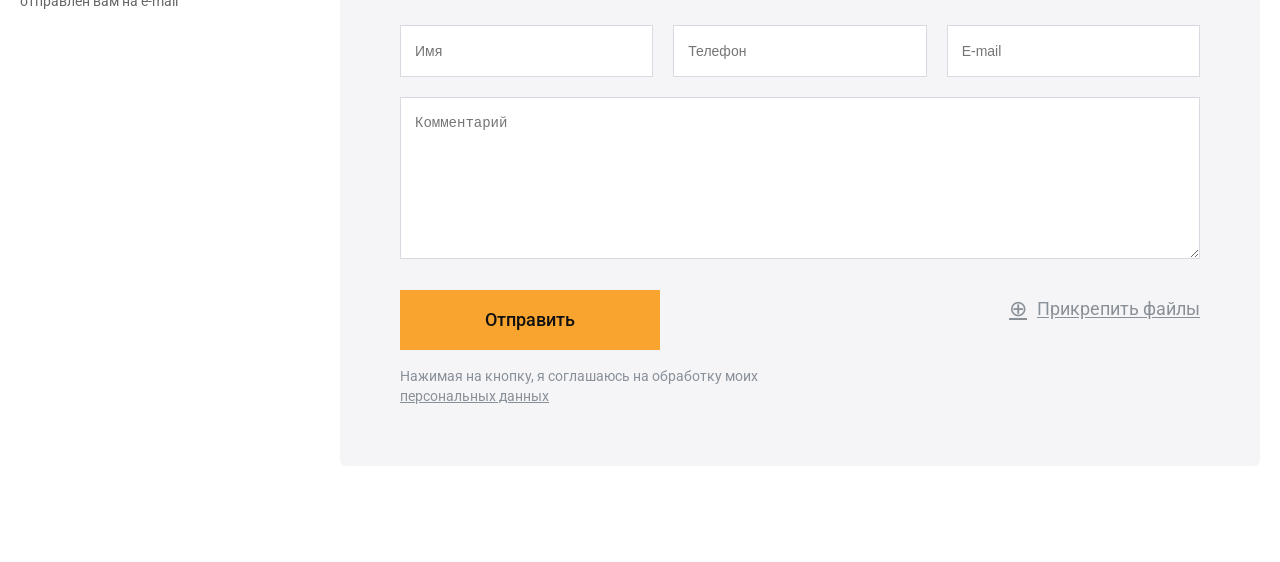
==== commit 4a0ee168: "Add files via upload" ====
--- a/card.html
+++ b/card.html
@@ -3,7 +3,7 @@
 <head>
     <meta charset="UTF-8">
     <meta name="viewport" content="width=device-width, initial-scale=1.0">
-    <title>ProTeplo</title>
+    <title>Карточка товара — ProTeplo</title>
     <link rel="preconnect" href="https://fonts.googleapis.com">
     <link rel="preconnect" href="https://fonts.gstatic.com" crossorigin>
     <link href="https://fonts.googleapis.com/css2?family=Montserrat:wght@600&family=Roboto:wght@400;500;700&display=swap" rel="stylesheet">
@@ -17,7 +17,7 @@
                     <span class="header__icon" aria-hidden="true">
                         <img src="img/header img/city.png" alt="">
                     </span>
-                    РЎР°РЅРєС‚-РџРµС‚РµСЂР±СѓСЂРі
+                    Санкт-Петербург
                 </a>
                 <a class="header__contact" href="tel:+78008008080">
                     <span class="header__icon" aria-hidden="true">
@@ -43,66 +43,66 @@
                     <span class="actions__icon" aria-hidden="true">
                         <img src="img/header img/header-loupe-search.png" alt="">
                     </span>
-                    РџРѕРёСЃРє
+                    Поиск
                 </a>
                 <a class="actions__link" href="#">
                     <span class="actions__icon" aria-hidden="true">
                         <img src="img/header img/header-basket.png" alt="">
                     </span>
-                    РљРѕСЂР·РёРЅР°
+                    Корзина
                 </a>
             </div>
         </div>
 
         <div class="container header__bottom">
             <a class="logo" href="./index.html" aria-label="ProTeplo">
-                <img src="img/header img/header-logo.png" alt="РџСЂРѕРўРµРїР»Рѕ" width="220" height="44">
+                <img src="img/header img/header-logo.png" alt="ПроТепло" width="220" height="44">
             </a>
 
-            <nav class="menu" aria-label="Р“Р»Р°РІРЅРѕРµ РјРµРЅСЋ">
-                <a class="menu__link menu__link--catalog" href="./index.html#catalog">РљР°С‚Р°Р»РѕРі</a>
-                <a class="menu__link" href="#">РџРѕРґР±РѕСЂ РѕРЅР»Р°Р№РЅ</a>
-                <a class="menu__link" href="#">Р”РѕСЃС‚Р°РІРєР°</a>
-                <a class="menu__link" href="#">Р‘Р»РѕРі</a>
-                <a class="menu__link" href="#">РљРѕРЅС‚Р°РєС‚С‹</a>
+            <nav class="menu" aria-label="Главное меню">
+                <a class="menu__link menu__link--catalog" href="./index.html#catalog">Каталог</a>
+                <a class="menu__link" href="#">Подбор онлайн</a>
+                <a class="menu__link" href="#">Доставка</a>
+                <a class="menu__link" href="#">Блог</a>
+                <a class="menu__link" href="#">Контакты</a>
             </nav>
         </div>
     </header>
 
     <main>
         <div class="container">
-            <nav class="breadcrumbs" aria-label="РҐР»РµР±РЅС‹Рµ РєСЂРѕС€РєРё">
+            <nav class="breadcrumbs" aria-label="Хлебные крошки">
                 <ol class="breadcrumbs__list">
-                    <li class="breadcrumbs__item"><a href="./index.html">Р“Р»Р°РІРЅР°СЏ</a></li>
-                    <li class="breadcrumbs__item"><a href="./index.html#catalog">РљР°С‚Р°Р»РѕРі</a></li>
-                    <li class="breadcrumbs__item"><a href="#">РўРµРїР»РѕРѕР±РјРµРЅРЅРёРєРё</a></li>
-                    <li class="breadcrumbs__item"><a href="#">РџР»Р°СЃС‚РёРЅС‡Р°С‚С‹Рµ С‚РµРїР»РѕРѕР±РјРµРЅРЅРёРєРё Р РёРґР°РЅ</a></li>
-                    <li class="breadcrumbs__item"><span>РўРµРїР»РѕРѕР±РјРµРЅРЅРёРє РїР»Р°СЃС‚РёРЅС‡Р°С‚С‹Р№ СЂР°Р·Р±РѕСЂРЅС‹Р№ Р РёРґР°РЅ РќРќ 19 (Р”Сѓ 65 РјРј)</span></li>
+                    <li class="breadcrumbs__item"><a href="./index.html">Главная</a></li>
+                    <li class="breadcrumbs__item"><a href="./index.html#catalog">Каталог</a></li>
+                    <li class="breadcrumbs__item"><a href="#">Теплообменники</a></li>
+                    <li class="breadcrumbs__item"><a href="#">Пластинчатые теплообменники Ридан</a></li>
+                    <li class="breadcrumbs__item"><span>Теплообменник пластинчатый разборный Ридан HH 19 (Ду 65 мм)</span></li>
                 </ol>
             </nav>
 
             <section class="product-hero" aria-labelledby="product-hero-title">
-                <h1 class="product-hero__title" id="product-hero-title">АПВЫПвп</h1>
-
-                <div class="product-hero__rating" aria-label="Р РµР№С‚РёРЅРі С‚РѕРІР°СЂР° 5.0 РёР· 5">
-                    <div class="product-hero__stars" aria-hidden="true">в…в…в…в…в…</div>
+                <h1 class="product-hero__title" id="product-hero-title">Теплообменник пластинчатый разборный Ридан HH 19 (Ду 65 мм)</h1>
+
+                <div class="product-hero__rating" aria-label="Рейтинг товара 5.0 из 5">
+                    <div class="product-hero__stars" aria-hidden="true">★★★★★</div>
                     <span class="product-hero__rating-value">5.0</span>
-                    <a class="product-hero__reviews-link" href="#">1 РѕС‚Р·С‹РІ</a>
+                    <a class="product-hero__reviews-link" href="#">1 отзыв</a>
                 </div>
 
                 <div class="product-hero__layout">
-                    <div class="product-gallery" aria-label="РР·РѕР±СЂР°Р¶РµРЅРёСЏ С‚РѕРІР°СЂР°">
-                        <div class="product-gallery__thumbs" role="tablist" aria-label="РњРёРЅРёР°С‚СЋСЂС‹ С‚РѕРІР°СЂР°">
-                            <button class="product-gallery__thumb is-active" type="button" role="tab" aria-selected="true" aria-label="Р¤РѕС‚Рѕ С‚РµРїР»РѕРѕР±РјРµРЅРЅРёРєР°">
+                    <div class="product-gallery" aria-label="Изображения товара">
+                        <div class="product-gallery__thumbs" role="tablist" aria-label="Миниатюры товара">
+                            <button class="product-gallery__thumb is-active" type="button" role="tab" aria-selected="true" aria-label="Фото теплообменника">
                                 <img src="img/cards img/card__img.png" alt="">
                             </button>
-                            <button class="product-gallery__thumb" type="button" role="tab" aria-selected="false" aria-label="Р§РµСЂС‚РµР¶ С‚РµРїР»РѕРѕР±РјРµРЅРЅРёРєР°">
+                            <button class="product-gallery__thumb" type="button" role="tab" aria-selected="false" aria-label="Чертеж теплообменника">
                                 <img src="img/cards img/card__img.png" alt="">
                             </button>
                         </div>
 
                         <div class="product-gallery__main">
-                            <img src="img/cards img/card__img.png" alt="РўРµРїР»РѕРѕР±РјРµРЅРЅРёРє РїР»Р°СЃС‚РёРЅС‡Р°С‚С‹Р№ СЂР°Р·Р±РѕСЂРЅС‹Р№ Р РёРґР°РЅ РќРќ 19 (Р”Сѓ 65 РјРј)">
+                            <img src="img/cards img/card__img.png" alt="Теплообменник пластинчатый разборный Ридан HH 19 (Ду 65 мм)">
                         </div>
                     </div>
 
@@ -110,81 +110,81 @@
                         <ul class="product-summary__benefits">
                             <li class="product-summary__benefit">
                                 <img src="img/page-content img/banner/banner-info/acute-banner-info-1.png" alt="">
-                                <span>Р Р°СЃС‡РµС‚ Рё РїРѕРґР±РѕСЂ <br>РѕС‚ 15 РјРёРЅСѓС‚</span>
+                                <span>Расчет и подбор <br>от 15 минут</span>
                             </li>
                             <li class="product-summary__benefit">
                                 <img src="img/page-content img/banner/banner-info/acute-banner-info-2.png" alt="">
-                                <span>РћС‚РіСЂСѓР·РєР° <br>РѕС‚ 1 РґРЅСЏ</span>
+                                <span>Отгрузка <br>от 1 дня</span>
                             </li>
                             <li class="product-summary__benefit">
                                 <img src="img/page-content img/banner/banner-info/acute-banner-info-3.png" alt="">
-                                <span>Р‘РµСЃРїР»Р°С‚РЅР°СЏ <br>РґРѕСЃС‚Р°РІРєР°</span>
+                                <span>Бесплатная <br>доставка</span>
                             </li>
                         </ul>
 
                         <dl class="product-summary__specs">
                             <div class="product-summary__spec-row">
-                                <dt>РЎСЂРѕРє РїРѕСЃС‚Р°РІРєРё (РѕС‚):</dt>
-                                <dd>5 РґРЅ.</dd>
+                                <dt>Срок поставки (от):</dt>
+                                <dd>5 дн.</dd>
                             </div>
                             <div class="product-summary__spec-row">
-                                <dt>Р“Р°СЂР°РЅС‚РёСЏ:</dt>
-                                <dd>12 РјРµСЃ.</dd>
+                                <dt>Гарантия:</dt>
+                                <dd>12 мес.</dd>
                             </div>
                             <div class="product-summary__spec-row">
-                                <dt>РЎСЂРѕРє СЃР»СѓР¶Р±С‹:</dt>
-                                <dd>240 РјРµСЃ.</dd>
+                                <dt>Срок службы:</dt>
+                                <dd>240 мес.</dd>
                             </div>
                             <div class="product-summary__spec-row">
-                                <dt>РЎС‚СЂР°РЅР° РїСЂРѕРёР·РІРѕРґРёС‚РµР»СЊ:</dt>
-                                <dd>Р РѕСЃСЃРёСЏ</dd>
+                                <dt>Страна производитель:</dt>
+                                <dd>Россия</dd>
                             </div>
                             <div class="product-summary__spec-row">
-                                <dt>Р‘СЂРµРЅРґ:</dt>
-                                <dd>Р РёРґР°РЅ</dd>
+                                <dt>Бренд:</dt>
+                                <dd>Ридан</dd>
                             </div>
                         </dl>
 
                         <div class="product-summary__purchase">
-                            <div class="product-summary__price">67 400 в‚Ѕ</div>
+                            <div class="product-summary__price">67 400 ₽</div>
                             <div class="product-summary__actions">
-                                <button class="product-summary__btn product-summary__btn--ghost" type="button">РћСЃС‚Р°РІРёС‚СЊ Р·Р°СЏРІРєСѓ</button>
-                                <button class="product-summary__btn product-summary__btn--primary" type="button">Р”РѕР±Р°РІРёС‚СЊ РІ РєРѕСЂР·РёРЅСѓ</button>
+                                <button class="product-summary__btn product-summary__btn--ghost" type="button">Оставить заявку</button>
+                                <button class="product-summary__btn product-summary__btn--primary" type="button">Добавить в корзину</button>
                             </div>
                         </div>
                     </div>
                 </div>
             </section>
 
-            <section class="product-tabs" aria-label="РРЅС„РѕСЂРјР°С†РёСЏ Рѕ С‚РѕРІР°СЂРµ">
-                <div class="product-tabs__nav" role="tablist" aria-label="Р’РєР»Р°РґРєРё С‚РѕРІР°СЂР°">
-                    <button class="product-tabs__btn is-active" type="button" role="tab" aria-selected="true" aria-controls="description" data-tab="description">РћРїРёСЃР°РЅРёРµ</button>
-                    <button class="product-tabs__btn" type="button" role="tab" aria-selected="false" aria-controls="specs" data-tab="specs">РҐР°СЂР°РєС‚РµСЂРёСЃС‚РёРєРё</button>
-                    <button class="product-tabs__btn" type="button" role="tab" aria-selected="false" aria-controls="sizes" data-tab="sizes">Р Р°Р·РјРµСЂС‹</button>
-                    <button class="product-tabs__btn" type="button" role="tab" aria-selected="false" aria-controls="reviews" data-tab="reviews">РћС‚Р·С‹РІС‹</button>
+            <section class="product-tabs" aria-label="Информация о товаре">
+                <div class="product-tabs__nav" role="tablist" aria-label="Вкладки товара">
+                    <button class="product-tabs__btn is-active" type="button" role="tab" aria-selected="true" aria-controls="description" data-tab="description">Описание</button>
+                    <button class="product-tabs__btn" type="button" role="tab" aria-selected="false" aria-controls="specs" data-tab="specs">Характеристики</button>
+                    <button class="product-tabs__btn" type="button" role="tab" aria-selected="false" aria-controls="sizes" data-tab="sizes">Размеры</button>
+                    <button class="product-tabs__btn" type="button" role="tab" aria-selected="false" aria-controls="reviews" data-tab="reviews">Отзывы 1</button>
                 </div>
 
                 <div class="product-tabs__content">
                     <div class="tab-panel is-active" id="description" role="tabpanel">
-                        <p>РџР»Р°СЃС‚РёРЅС‡Р°С‚С‹Р№ СЂР°Р·Р±РѕСЂРЅС‹Р№ С‚РµРїР»РѕРѕР±РјРµРЅРЅРёРє Р РёРґР°РЅ РќРќ 19 (DN 65) РїСЂРµРґРЅР°Р·РЅР°С‡РµРЅ РґР»СЏ СЌС„С„РµРєС‚РёРІРЅРѕР№ РїРµСЂРµРґР°С‡Рё С‚РµРїР»Р° РјРµР¶РґСѓ РґРІСѓРјСЏ СЃСЂРµРґР°РјРё Р±РµР· РёС… СЃРјРµС€РµРЅРёСЏ. РњРѕРґРµР»СЊ РїСЂРёРјРµРЅСЏРµС‚СЃСЏ РІ СЃРёСЃС‚РµРјР°С… РѕС‚РѕРїР»РµРЅРёСЏ, РіРѕСЂСЏС‡РµРіРѕ РІРѕРґРѕСЃРЅР°Р±Р¶РµРЅРёСЏ Рё С‚РµС…РЅРѕР»РѕРіРёС‡РµСЃРєРёС… РїСЂРѕС†РµСЃСЃР°С… СЃ С‚СЂРµР±РѕРІР°РЅРёРµРј СЃС‚Р°Р±РёР»СЊРЅРѕРіРѕ С‚РµРјРїРµСЂР°С‚СѓСЂРЅРѕРіРѕ СЂРµР¶РёРјР°.</p>
-                        <p>РљРѕРЅСЃС‚СЂСѓРєС†РёСЏ Р°РїРїР°СЂР°С‚Р° РЅР° Р±РѕР»С‚РѕРІРѕРј СЃС‚СЏР¶РµРЅРёРё РїРѕР·РІРѕР»СЏРµС‚ С‚РѕС‡РЅРѕ РїРѕРґР±РёСЂР°С‚СЊ РєРѕР»РёС‡РµСЃС‚РІРѕ РїР»Р°СЃС‚РёРЅ РїРѕРґ СЂР°СЃС‡РµС‚РЅСѓСЋ РЅР°РіСЂСѓР·РєСѓ Рё РїСЂРё РЅРµРѕР±С…РѕРґРёРјРѕСЃС‚Рё РјРѕРґРµСЂРЅРёР·РёСЂРѕРІР°С‚СЊ РѕР±РѕСЂСѓРґРѕРІР°РЅРёРµ РЅР° РѕР±СЉРµРєС‚Рµ. Р­С‚Рѕ СЃРЅРёР¶Р°РµС‚ Р·Р°С‚СЂР°С‚С‹ РЅР° Р·Р°РјРµРЅСѓ Р°РїРїР°СЂР°С‚Р° РїСЂРё РёР·РјРµРЅРµРЅРёРё СЂРµР¶РёРјР° СЌРєСЃРїР»СѓР°С‚Р°С†РёРё.</p>
-                        <p>РўРµРїР»РѕРѕР±РјРµРЅРЅРёРє СѓСЃС‚РѕР№С‡РёРІ Рє С†РёРєР»РёС‡РµСЃРєРёРј РЅР°РіСЂСѓР·РєР°Рј Рё СЂР°СЃСЃС‡РёС‚Р°РЅ РЅР° РґР»РёС‚РµР»СЊРЅСѓСЋ СЂР°Р±РѕС‚Сѓ РІ СЃРѕСЃС‚Р°РІРµ РёРЅРґРёРІРёРґСѓР°Р»СЊРЅС‹С… С‚РµРїР»РѕРІС‹С… РїСѓРЅРєС‚РѕРІ, РєРѕС‚РµР»СЊРЅС‹С… Рё РїСЂРѕРјС‹С€Р»РµРЅРЅС‹С… РєРѕРЅС‚СѓСЂРѕРІ. РЈСЃС‚СЂРѕР№СЃС‚РІРѕ РѕР±РµСЃРїРµС‡РёРІР°РµС‚ РІС‹СЃРѕРєСѓСЋ С‚РµРїР»РѕРѕС‚РґР°С‡Сѓ РїСЂРё РєРѕРјРїР°РєС‚РЅС‹С… РіР°Р±Р°СЂРёС‚Р°С… Рё СѓРґРѕР±СЃС‚РІРµ РѕР±СЃР»СѓР¶РёРІР°РЅРёСЏ.</p>
-                        <p>Р”Р»СЏ РїРѕРґР±РѕСЂР° РѕРїС‚РёРјР°Р»СЊРЅРѕР№ РєРѕРЅС„РёРіСѓСЂР°С†РёРё СѓС‡РёС‚С‹РІР°СЋС‚СЃСЏ РїР°СЂР°РјРµС‚СЂС‹ СЃСЂРµРґС‹, СЂР°СЃС…РѕРґ, С‚СЂРµР±СѓРµРјР°СЏ С‚РµРїР»РѕРІР°СЏ РјРѕС‰РЅРѕСЃС‚СЊ, СЂР°Р±РѕС‡РµРµ РґР°РІР»РµРЅРёРµ Рё РґРѕРїСѓСЃС‚РёРјС‹Р№ РїРµСЂРµРїР°Рґ РґР°РІР»РµРЅРёСЏ РїРѕ РєРѕРЅС‚СѓСЂР°Рј. РџСЂРё РєРѕСЂСЂРµРєС‚РЅРѕРј СЂР°СЃС‡РµС‚Рµ Р°РїРїР°СЂР°С‚ РѕР±РµСЃРїРµС‡РёРІР°РµС‚ РїСЂРѕРіРЅРѕР·РёСЂСѓРµРјСѓСЋ СЌС„С„РµРєС‚РёРІРЅРѕСЃС‚СЊ РІ С‚РµС‡РµРЅРёРµ РІСЃРµРіРѕ СЃСЂРѕРєР° СЃР»СѓР¶Р±С‹.</p>
+                        <p>Ридан HH 19 с Ду 65 мм имеет пропускную способность не менее 80 м3/ч. Глубина формовки пластин – 2,3 мм. Специально спроектирован для работы в системах отопления и ГВС с производительностью в пределах 0,8-1,5 МВт.</p>
+                        <p>Соотношение габаритного размера к передаваемой мощности – неповторимо. Занимает минимум места в тепловом пункте дома или ЦТП.</p>
+                        <p>Показывает «высокие» результаты в котельных во время переходного режима, когда теплоносители минимальны. Однако, не менее эффективно справляется с охлаждением и нагревом продукта в пищевом производстве.</p>
+                        <p>Остывание среды в структуре гидравлики с нагрузками до 200-350 кВт. Перепад температуры масла в 20 градусов при протоке в объёма – 20-25 куба в час.</p>
                     </div>
 
                     <div class="tab-panel" id="specs" role="tabpanel">
                         <div class="product-tabs__table-wrap">
-                            <table class="product-tabs__table" aria-label="РўРµС…РЅРёС‡РµСЃРєРёРµ С…Р°СЂР°РєС‚РµСЂРёСЃС‚РёРєРё">
+                            <table class="product-tabs__table" aria-label="Технические характеристики">
                                 <tbody>
-                                    <tr><th>РњРѕРґРµР»СЊ</th><td>Р РёРґР°РЅ РќРќ 19</td></tr>
-                                    <tr><th>DN</th><td>65 РјРј</td></tr>
-                                    <tr><th>Р Р°Р±РѕС‡РµРµ РґР°РІР»РµРЅРёРµ</th><td>РґРѕ 16 Р±Р°СЂ</td></tr>
-                                    <tr><th>РњР°РєСЃРёРјР°Р»СЊРЅР°СЏ С‚РµРјРїРµСЂР°С‚СѓСЂР°</th><td>РґРѕ +180 В°C</td></tr>
-                                    <tr><th>РџСЂРѕРёР·РІРѕРґРёС‚РµР»СЊРЅРѕСЃС‚СЊ</th><td>РґРѕ 80 РјВі/С‡</td></tr>
-                                    <tr><th>РњР°С‚РµСЂРёР°Р» РїР»Р°СЃС‚РёРЅ</th><td>AISI 316</td></tr>
-                                    <tr><th>РњР°С‚РµСЂРёР°Р» СѓРїР»РѕС‚РЅРµРЅРёР№</th><td>NBR / EPDM</td></tr>
-                                    <tr><th>Р’РµСЃ</th><td>240 РєРі</td></tr>
-                                    <tr><th>РљРѕР»РёС‡РµСЃС‚РІРѕ РїР»Р°СЃС‚РёРЅ</th><td>РѕС‚ 35 РґРѕ 240</td></tr>
+                                    <tr><th>Модель</th><td>Ридан HH 19</td></tr>
+                                    <tr><th>DN</th><td>65 мм</td></tr>
+                                    <tr><th>Рабочее давление</th><td>до 16 бар</td></tr>
+                                    <tr><th>Максимальная температура</th><td>до +180 °C</td></tr>
+                                    <tr><th>Производительность</th><td>до 80 м³/ч</td></tr>
+                                    <tr><th>Материал пластин</th><td>AISI 316</td></tr>
+                                    <tr><th>Материал уплотнений</th><td>NBR / EPDM</td></tr>
+                                    <tr><th>Вес</th><td>240 кг</td></tr>
+                                    <tr><th>Количество пластин</th><td>от 35 до 240</td></tr>
                                 </tbody>
                             </table>
                         </div>
@@ -193,22 +193,22 @@
                     <div class="tab-panel" id="sizes" role="tabpanel">
                         <div class="product-tabs__sizes">
                             <figure class="product-tabs__scheme">
-                                <img src="img/cards img/card__img.png" alt="РЎС…РµРјР° РіР°Р±Р°СЂРёС‚РѕРІ С‚РµРїР»РѕРѕР±РјРµРЅРЅРёРєР° Р РёРґР°РЅ РќРќ 19">
-                                <figcaption>РЎС…РµРјР° СЂР°СЃРїРѕР»РѕР¶РµРЅРёСЏ РїР°С‚СЂСѓР±РєРѕРІ Рё РіР°Р±Р°СЂРёС‚РѕРІ Р°РїРїР°СЂР°С‚Р°</figcaption>
+                                <img src="img/cards img/card__img.png" alt="Схема габаритов теплообменника Ридан HH 19">
+                                <figcaption>Схема расположения патрубков и габаритов аппарата</figcaption>
                             </figure>
                             <div class="product-tabs__table-wrap">
-                                <table class="product-tabs__table" aria-label="Р“Р°Р±Р°СЂРёС‚РЅС‹Рµ СЂР°Р·РјРµСЂС‹">
+                                <table class="product-tabs__table" aria-label="Габаритные размеры">
                                     <thead>
                                         <tr>
-                                            <th>РџР°СЂР°РјРµС‚СЂ</th>
-                                            <th>Р—РЅР°С‡РµРЅРёРµ</th>
+                                            <th>Параметр</th>
+                                            <th>Значение</th>
                                         </tr>
                                     </thead>
                                     <tbody>
-                                        <tr><th>A</th><td>1120 РјРј</td></tr>
-                                        <tr><th>B</th><td>540 РјРј</td></tr>
-                                        <tr><th>C</th><td>380 РјРј</td></tr>
-                                        <tr><th>D</th><td>65 РјРј</td></tr>
+                                        <tr><th>A</th><td>1120 мм</td></tr>
+                                        <tr><th>B</th><td>540 мм</td></tr>
+                                        <tr><th>C</th><td>380 мм</td></tr>
+                                        <tr><th>D</th><td>65 мм</td></tr>
                                     </tbody>
                                 </table>
                             </div>
@@ -218,57 +218,57 @@
                     <div class="tab-panel" id="reviews" role="tabpanel">
                         <div class="review">
                             <div class="review__head">
-                                <div class="review__author">РђР»РµРєСЃР°РЅРґСЂ РџРµС‚СЂРѕРІ, РіР»Р°РІРЅС‹Р№ РёРЅР¶РµРЅРµСЂ</div>
-                                <div class="review__date">12 С„РµРІСЂР°Р»СЏ 2026</div>
-                            </div>
-                            <div class="review__rating" aria-label="РћС†РµРЅРєР° 5 РёР· 5">в…в…в…в…в…</div>
-                            <div class="review__text">РђРїРїР°СЂР°С‚ СЂР°Р±РѕС‚Р°РµС‚ РІ РєРѕРЅС‚СѓСЂРµ РѕС‚РѕРїР»РµРЅРёСЏ Рё Р“Р’РЎ РІ РРўРџ Р¶РёР»РѕРіРѕ РєРѕРјРїР»РµРєСЃР°. РџРѕРґР±РѕСЂ СЃРґРµР»Р°Р»Рё С‚РѕС‡РЅРѕ, РїРѕ С„Р°РєС‚Сѓ РїРѕР»СѓС‡РёР»Рё СЃС‚Р°Р±РёР»СЊРЅСѓСЋ С‚РµРјРїРµСЂР°С‚СѓСЂСѓ Рё РјРёРЅРёРјР°Р»СЊРЅС‹Рµ РїРѕС‚РµСЂРё РґР°РІР»РµРЅРёСЏ. РџРѕСЃР»Рµ РїСѓСЃРєРѕРЅР°Р»Р°РґРєРё РІРѕРїСЂРѕСЃРѕРІ РїРѕ СЂР°Р±РѕС‚Рµ РЅРµ РІРѕР·РЅРёРєР»Рѕ.</div>
+                                <div class="review__author">Александр Петров, главный инженер</div>
+                                <div class="review__date">12 февраля 2026</div>
+                            </div>
+                            <div class="review__rating" aria-label="Оценка 5 из 5">★★★★★</div>
+                            <div class="review__text">Аппарат работает в контуре отопления и ГВС в ИТП жилого комплекса. Подбор сделали точно, по факту получили стабильную температуру и минимальные потери давления. После пусконаладки вопросов по работе не возникло.</div>
                         </div>
                         <div class="review">
                             <div class="review__head">
-                                <div class="review__author">РћРћРћ В«РўРµС…РЎРµСЂРІРёСЃВ», СѓС‡Р°СЃС‚РѕРє СЌРєСЃРїР»СѓР°С‚Р°С†РёРё</div>
-                                <div class="review__date">28 СЏРЅРІР°СЂСЏ 2026</div>
-                            </div>
-                            <div class="review__rating" aria-label="РћС†РµРЅРєР° 5 РёР· 5">в…в…в…в…в…</div>
-                            <div class="review__text">РСЃРїРѕР»СЊР·СѓРµРј Р РёРґР°РЅ РќРќ 19 РІ С‚РµС…РЅРѕР»РѕРіРёС‡РµСЃРєРѕРј РєРѕРЅС‚СѓСЂРµ. РђРїРїР°СЂР°С‚ РєРѕРјРїР°РєС‚РЅС‹Р№, СЂР°Р·Р±РѕСЂРЅР°СЏ РєРѕРЅСЃС‚СЂСѓРєС†РёСЏ СѓРґРѕР±РЅР° РґР»СЏ РѕР±СЃР»СѓР¶РёРІР°РЅРёСЏ, РєР°С‡РµСЃС‚РІРѕ РїР»Р°СЃС‚РёРЅ Рё СѓРїР»РѕС‚РЅРµРЅРёР№ РЅР° С…РѕСЂРѕС€РµРј СѓСЂРѕРІРЅРµ. РџРѕСЃС‚Р°РІРєР° Р±С‹Р»Р° РІ Р·Р°СЏРІР»РµРЅРЅС‹Рµ СЃСЂРѕРєРё.</div>
+                                <div class="review__author">ООО «ТехСервис», участок эксплуатации</div>
+                                <div class="review__date">28 января 2026</div>
+                            </div>
+                            <div class="review__rating" aria-label="Оценка 5 из 5">★★★★★</div>
+                            <div class="review__text">Используем Ридан HH 19 в технологическом контуре. Аппарат компактный, разборная конструкция удобна для обслуживания, качество пластин и уплотнений на хорошем уровне. Поставка была в заявленные сроки.</div>
                         </div>
                         <div class="review">
                             <div class="review__head">
-                                <div class="review__author">РРџ РљСѓР·РЅРµС†РѕРІ, РєРѕС‚РµР»СЊРЅР°СЏ</div>
-                                <div class="review__date">10 СЏРЅРІР°СЂСЏ 2026</div>
-                            </div>
-                            <div class="review__rating" aria-label="РћС†РµРЅРєР° 4 РёР· 5">в…в…в…в…в†</div>
-                            <div class="review__text">Р”Р»СЏ РЅР°С€РµР№ РЅР°РіСЂСѓР·РєРё РїРѕРґРѕС€РµР» СЃ Р·Р°РїР°СЃРѕРј РїРѕ РјРѕС‰РЅРѕСЃС‚Рё. РџРѕРЅСЂР°РІРёР»Р°СЃСЊ РєРѕРЅСЃСѓР»СЊС‚Р°С†РёСЏ РїРѕ РїРѕРґР±РѕСЂСѓ Рё РїРѕРЅСЏС‚РЅР°СЏ РґРѕРєСѓРјРµРЅС‚Р°С†РёСЏ. РћС‚РґРµР»СЊРЅРѕ РѕС‚РјРµС‡Сѓ, С‡С‚Рѕ Р°РїРїР°СЂР°С‚ Р»РµРіРєРѕ РІСЃС‚СЂРѕРёР»СЃСЏ РІ СЃСѓС‰РµСЃС‚РІСѓСЋС‰СѓСЋ РѕР±РІСЏР·РєСѓ.</div>
+                                <div class="review__author">ИП Кузнецов, котельная</div>
+                                <div class="review__date">10 января 2026</div>
+                            </div>
+                            <div class="review__rating" aria-label="Оценка 4 из 5">★★★★☆</div>
+                            <div class="review__text">Для нашей нагрузки подошел с запасом по мощности. Понравилась консультация по подбору и понятная документация. Отдельно отмечу, что аппарат легко встроился в существующую обвязку.</div>
                         </div>
                     </div>
                 </div>
             </section>
 
-            <article class="special-offer banner--card" aria-label="РџРѕРґР±РѕСЂ Р°РЅР°Р»РѕРіР° С‚РµРїР»РѕРѕР±РјРµРЅРЅРёРєР°">
-                <img class="special-offer__bg" src="img/page-content img/banner/banner-info/banner_special-offer.jpg" alt="РџРѕРґР±РµСЂРµРј Р°РЅР°Р»РѕРі С‚РµРїР»РѕРѕР±РјРµРЅРЅРёРєР°">
+            <article class="special-offer banner--card" aria-label="Подбор аналога теплообменника">
+                <img class="special-offer__bg" src="img/page-content img/banner/banner-info/banner_special-offer.jpg" alt="Подберем аналог теплообменника">
                 <div class="special-offer__content">
-                    <h3 class="special-offer__title">РџРѕРґР±РµСЂРµРј Р°РЅР°Р»РѕРі С‚РµРїР»РѕРѕР±РјРµРЅРЅРёРєР°</h3>
-                    <p class="special-offer__subtitle">СЃ СЃРѕС…СЂР°РЅРµРЅРёРµРј РјРµР¶РѕСЃРµРІС‹С… СЂР°СЃСЃС‚РѕСЏРЅРёР№</p>
+                    <h3 class="special-offer__title">Подберем аналог теплообменника</h3>
+                    <p class="special-offer__subtitle">с сохранением межосевых расстояний</p>
                     <ul class="special-offer__metrics">
-                        <li class="special-offer__metric">РґРѕ <strong>40%</strong> РґРµС€РµРІР»Рµ</li>
-                        <li class="special-offer__metric">РЅР° <strong>50%</strong> Р±С‹СЃС‚СЂРµРµ</li>
-                        <li class="special-offer__metric"><strong>100%</strong> Р°РЅР°Р»РѕРі</li>
+                        <li class="special-offer__metric">до <strong>40%</strong> дешевле</li>
+                        <li class="special-offer__metric">на <strong>50%</strong> быстрее</li>
+                        <li class="special-offer__metric"><strong>100%</strong> аналог</li>
                     </ul>
-                    <a class="special-offer__button" href="#">РџРѕРґСЂРѕР±РЅРµРµ</a>
+                    <a class="special-offer__button" href="#">Подробнее</a>
                 </div>
             </article>
         </div>
 
-        <section class="related-products" aria-label="РЎ СЌС‚РёРј С‚РѕРІР°СЂРѕРј РїРѕРєСѓРїР°СЋС‚">
+        <section class="related-products" aria-label="С этим товаром покупают">
             <div class="container">
                 <div class="related-products__header">
-                    <h2 class="related-products__title">РЎ СЌС‚РёРј С‚РѕРІР°СЂРѕРј РїРѕРєСѓРїР°СЋС‚</h2>
+                    <h2 class="related-products__title">С этим товаром покупают</h2>
                     <div class="related-products__controls">
-                        <button class="related-products__arrow related-products__arrow--prev" type="button" aria-label="РџСЂРµРґС‹РґСѓС‰РёРµ С‚РѕРІР°СЂС‹">
-                            <span aria-hidden="true">вЂ№</span>
+                        <button class="related-products__arrow related-products__arrow--prev" type="button" aria-label="Предыдущие товары">
+                            <span aria-hidden="true">‹</span>
                         </button>
-                        <button class="related-products__arrow related-products__arrow--next" type="button" aria-label="РЎР»РµРґСѓСЋС‰РёРµ С‚РѕРІР°СЂС‹">
-                            <span aria-hidden="true">вЂє</span>
+                        <button class="related-products__arrow related-products__arrow--next" type="button" aria-label="Следующие товары">
+                            <span aria-hidden="true">›</span>
                         </button>
                     </div>
                 </div>
@@ -278,50 +278,50 @@
                         <div class="related-products__slide">
                             <article class="related-card">
                                 <a href="./card.html" class="related-card__image">
-                                    <img src="img/cards img/card__img.png" alt="РўРµРїР»РѕРѕР±РјРµРЅРЅРёРє Р РёРґР°РЅ HH 14">
-                                </a>
-                                <h3 class="related-card__title">РўРµРїР»РѕРѕР±РјРµРЅРЅРёРє Р РёРґР°РЅ HH 14</h3>
-                                <div class="related-card__price">47 500 в‚Ѕ</div>
-                            </article>
-                        </div>
-
-                        <div class="related-products__slide">
-                            <article class="related-card">
-                                <a href="./card.html" class="related-card__image">
-                                    <img src="img/cards img/card__img.png" alt="РўРµРїР»РѕРѕР±РјРµРЅРЅРёРє Р РёРґР°РЅ XGF025">
-                                </a>
-                                <h3 class="related-card__title">РўРµРїР»РѕРѕР±РјРµРЅРЅРёРє Р РёРґР°РЅ XGF025</h3>
-                                <div class="related-card__price">15 900 в‚Ѕ</div>
-                            </article>
-                        </div>
-
-                        <div class="related-products__slide">
-                            <article class="related-card">
-                                <a href="./card.html" class="related-card__image">
-                                    <img src="img/cards img/card__img.png" alt="РўРµРїР»РѕРѕР±РјРµРЅРЅРёРє Р РёРґР°РЅ XB37">
-                                </a>
-                                <h3 class="related-card__title">РўРµРїР»РѕРѕР±РјРµРЅРЅРёРє Р РёРґР°РЅ XB37</h3>
-                                <div class="related-card__price">32 000 в‚Ѕ</div>
-                            </article>
-                        </div>
-
-                        <div class="related-products__slide">
-                            <article class="related-card">
-                                <a href="./card.html" class="related-card__image">
-                                    <img src="img/cards img/card__img.png" alt="РўРµРїР»РѕРѕР±РјРµРЅРЅРёРє Р РёРґР°РЅ HH 21">
-                                </a>
-                                <h3 class="related-card__title">РўРµРїР»РѕРѕР±РјРµРЅРЅРёРє Р РёРґР°РЅ HH 21</h3>
-                                <div class="related-card__price">83 750 в‚Ѕ</div>
-                            </article>
-                        </div>
-
-                        <div class="related-products__slide">
-                            <article class="related-card">
-                                <a href="./card.html" class="related-card__image">
-                                    <img src="img/cards img/card__img.png" alt="РўРµРїР»РѕРѕР±РјРµРЅРЅРёРє Р РёРґР°РЅ XB61">
-                                </a>
-                                <h3 class="related-card__title">РўРµРїР»РѕРѕР±РјРµРЅРЅРёРє Р РёРґР°РЅ XB61</h3>
-                                <div class="related-card__price">49 000 в‚Ѕ</div>
+                                    <img src="img/cards img/card-with-product-1.png" alt="Промывочная установка НПЦ-60 М">
+                                </a>
+                                <h3 class="related-card__title">Промывочная установка НПЦ-60 М</h3>
+                                <div class="related-card__price">77 350 ₽</div>
+                            </article>
+                        </div>
+
+                        <div class="related-products__slide">
+                            <article class="related-card">
+                                <a href="./card.html" class="related-card__image">
+                                    <img src="img/cards img/card-with-product-2.png" alt="Промывочный реагент BWT Cillit Kalkloser">
+                                </a>
+                                <h3 class="related-card__title">Промывочный реагент BWT Cillit Kalkloser</h3>
+                                <div class="related-card__price">25 490 ₽</div>
+                            </article>
+                        </div>
+
+                        <div class="related-products__slide">
+                            <article class="related-card">
+                                <a href="./card.html" class="related-card__image">
+                                    <img src="img/cards img/card-with-product-3.png" alt="Пластины Ридан HH 19">
+                                </a>
+                                <h3 class="related-card__title">Пластины Ридан HH 19</h3>
+                                <div class="related-card__price">1 898 ₽</div>
+                            </article>
+                        </div>
+
+                        <div class="related-products__slide">
+                            <article class="related-card">
+                                <a href="./card.html" class="related-card__image">
+                                    <img src="img/cards img/card-with-product-4.png" alt="Уплотнения S19 (S19A)">
+                                </a>
+                                <h3 class="related-card__title">Уплотнения S19 (S19A)</h3>
+                                <div class="related-card__price">633 ₽</div>
+                            </article>
+                        </div>
+
+                        <div class="related-products__slide">
+                            <article class="related-card">
+                                <a href="./card.html" class="related-card__image">
+                                    <img src="img/cards img/card-with-product-5.png" alt="Промывочная установка НПЦ-20">
+                                </a>
+                                <h3 class="related-card__title">Промывочная установка НПЦ-20</h3>
+                                <div class="related-card__price">21 150 ₽</div>
                             </article>
                         </div>
                     </div>
@@ -329,16 +329,16 @@
             </div>
         </section>
 
-        <section class="related-products related-products--section" aria-label="РџРѕС…РѕР¶РёРµ С‚РѕРІР°СЂС‹ РёР· СЂР°Р·РґРµР»Р°">
+        <section class="related-products related-products--section" aria-label="Похожие товары из раздела">
             <div class="container">
                 <div class="related-products__header">
-                    <h2 class="related-products__title">РџРѕС…РѕР¶РёРµ С‚РѕРІР°СЂС‹ РёР· СЂР°Р·РґРµР»Р°</h2>
+                    <h2 class="related-products__title">Похожие товары из раздела</h2>
                     <div class="related-products__controls">
-                        <button class="related-products__arrow related-products__arrow--prev" type="button" aria-label="РџСЂРµРґС‹РґСѓС‰РёРµ РїРѕС…РѕР¶РёРµ С‚РѕРІР°СЂС‹">
-                            <span aria-hidden="true">вЂ№</span>
+                        <button class="related-products__arrow related-products__arrow--prev" type="button" aria-label="Предыдущие похожие товары">
+                            <span aria-hidden="true">‹</span>
                         </button>
-                        <button class="related-products__arrow related-products__arrow--next" type="button" aria-label="РЎР»РµРґСѓСЋС‰РёРµ РїРѕС…РѕР¶РёРµ С‚РѕРІР°СЂС‹">
-                            <span aria-hidden="true">вЂє</span>
+                        <button class="related-products__arrow related-products__arrow--next" type="button" aria-label="Следующие похожие товары">
+                            <span aria-hidden="true">›</span>
                         </button>
                     </div>
                 </div>
@@ -348,50 +348,50 @@
                         <div class="related-products__slide">
                             <article class="related-card">
                                 <a href="./card.html" class="related-card__image">
-                                    <img src="img/cards img/card__img.png" alt="РўРµРїР»РѕРѕР±РјРµРЅРЅРёРє РїР»Р°СЃС‚РёРЅС‡Р°С‚С‹Р№ СЂР°Р·Р±РѕСЂРЅС‹Р№ Р РёРґР°РЅ XGF025">
-                                </a>
-                                <h3 class="related-card__title">РўРµРїР»РѕРѕР±РјРµРЅРЅРёРє РїР»Р°СЃС‚РёРЅС‡Р°С‚С‹Р№ СЂР°Р·Р±РѕСЂРЅС‹Р№ Р РёРґР°РЅ XGF025</h3>
-                                <div class="related-card__price">15 900 в‚Ѕ</div>
-                            </article>
-                        </div>
-
-                        <div class="related-products__slide">
-                            <article class="related-card">
-                                <a href="./card.html" class="related-card__image">
-                                    <img src="img/cards img/card__img.png" alt="РўРµРїР»РѕРѕР±РјРµРЅРЅРёРє РїР»Р°СЃС‚РёРЅС‡Р°С‚С‹Р№ СЂР°Р·Р±РѕСЂРЅС‹Р№ Р РёРґР°РЅ HH 14">
-                                </a>
-                                <h3 class="related-card__title">РўРµРїР»РѕРѕР±РјРµРЅРЅРёРє РїР»Р°СЃС‚РёРЅС‡Р°С‚С‹Р№ СЂР°Р·Р±РѕСЂРЅС‹Р№ Р РёРґР°РЅ HH 14</h3>
-                                <div class="related-card__price">47 500 в‚Ѕ</div>
-                            </article>
-                        </div>
-
-                        <div class="related-products__slide">
-                            <article class="related-card">
-                                <a href="./card.html" class="related-card__image">
-                                    <img src="img/cards img/card__img.png" alt="РўРµРїР»РѕРѕР±РјРµРЅРЅРёРє РїР»Р°СЃС‚РёРЅС‡Р°С‚С‹Р№ СЂР°Р·Р±РѕСЂРЅС‹Р№ Р РёРґР°РЅ XB37">
-                                </a>
-                                <h3 class="related-card__title">РўРµРїР»РѕРѕР±РјРµРЅРЅРёРє РїР»Р°СЃС‚РёРЅС‡Р°С‚С‹Р№ СЂР°Р·Р±РѕСЂРЅС‹Р№ Р РёРґР°РЅ XB37</h3>
-                                <div class="related-card__price">32 000 в‚Ѕ</div>
-                            </article>
-                        </div>
-
-                        <div class="related-products__slide">
-                            <article class="related-card">
-                                <a href="./card.html" class="related-card__image">
-                                    <img src="img/cards img/card__img.png" alt="РўРµРїР»РѕРѕР±РјРµРЅРЅРёРє РїР»Р°СЃС‚РёРЅС‡Р°С‚С‹Р№ СЂР°Р·Р±РѕСЂРЅС‹Р№ Р РёРґР°РЅ HH 21">
-                                </a>
-                                <h3 class="related-card__title">РўРµРїР»РѕРѕР±РјРµРЅРЅРёРє РїР»Р°СЃС‚РёРЅС‡Р°С‚С‹Р№ СЂР°Р·Р±РѕСЂРЅС‹Р№ Р РёРґР°РЅ HH 21</h3>
-                                <div class="related-card__price">83 750 в‚Ѕ</div>
-                            </article>
-                        </div>
-
-                        <div class="related-products__slide">
-                            <article class="related-card">
-                                <a href="./card.html" class="related-card__image">
-                                    <img src="img/cards img/card__img.png" alt="РўРµРїР»РѕРѕР±РјРµРЅРЅРёРє РїР»Р°СЃС‚РёРЅС‡Р°С‚С‹Р№ СЂР°Р·Р±РѕСЂРЅС‹Р№ Р РёРґР°РЅ XB61">
-                                </a>
-                                <h3 class="related-card__title">РўРµРїР»РѕРѕР±РјРµРЅРЅРёРє РїР»Р°СЃС‚РёРЅС‡Р°С‚С‹Р№ СЂР°Р·Р±РѕСЂРЅС‹Р№ Р РёРґР°РЅ XB61</h3>
-                                <div class="related-card__price">49 000 в‚Ѕ</div>
+                                    <img src="img/cards img/card__img.png" alt="Теплообменник пластинчатый разборный Ридан XGF025">
+                                </a>
+                                <h3 class="related-card__title">Теплообменник пластинчатый разборный Ридан XGF025</h3>
+                                <div class="related-card__price">15 900 ₽</div>
+                            </article>
+                        </div>
+
+                        <div class="related-products__slide">
+                            <article class="related-card">
+                                <a href="./card.html" class="related-card__image">
+                                    <img src="img/cards img/card__img.png" alt="Теплообменник пластинчатый разборный Ридан XGF025">
+                                </a>
+                                <h3 class="related-card__title">Теплообменник пластинчатый разборный Ридан XGF025</h3>
+                                <div class="related-card__price">15 900 ₽</div>
+                            </article>
+                        </div>
+
+                        <div class="related-products__slide">
+                            <article class="related-card">
+                                <a href="./card.html" class="related-card__image">
+                                    <img src="img/cards img/card__img.png" alt="Теплообменник пластинчатый разборный Ридан XGF025">
+                                </a>
+                                <h3 class="related-card__title">Теплообменник пластинчатый разборный Ридан XGF025</h3>
+                                <div class="related-card__price">15 900 ₽</div>
+                            </article>
+                        </div>
+
+                        <div class="related-products__slide">
+                            <article class="related-card">
+                                <a href="./card.html" class="related-card__image">
+                                    <img src="img/cards img/card__img.png" alt="Теплообменник пластинчатый разборный Ридан XGF025">
+                                </a>
+                                <h3 class="related-card__title">Теплообменник пластинчатый разборный Ридан XGF025</h3>
+                                <div class="related-card__price">15 900 ₽</div>
+                            </article>
+                        </div>
+
+                        <div class="related-products__slide">
+                            <article class="related-card">
+                                <a href="./card.html" class="related-card__image">
+                                    <img src="img/cards img/card__img.png" alt="Теплообменник пластинчатый разборный Ридан XGF025">
+                                </a>
+                                <h3 class="related-card__title">Теплообменник пластинчатый разборный Ридан XGF025</h3>
+                                <div class="related-card__price">15 900 ₽</div>
                             </article>
                         </div>
                     </div>
@@ -403,78 +403,78 @@
             <section class="faq" aria-labelledby="faq-title">
                 <div class="faq__layout">
                     <header class="faq__header">
-                        <h2 class="faq__title" id="faq-title">РћС‚РІРµС‚С‹ РЅР° С‡Р°СЃС‚С‹Рµ РІРѕРїСЂРѕСЃС‹</h2>
+                        <h2 class="faq__title" id="faq-title">Ответы на частые вопросы</h2>
                         <span class="faq__line" aria-hidden="true"></span>
                     </header>
 
                     <div class="faq__items">
                         <details class="faq__item">
                             <summary class="faq__question">
-                                <h4 class="faq__question-title">РљР°Рє РІС‹Р±СЂР°С‚СЊ РїР»Р°СЃС‚РёРЅС‡Р°С‚С‹Р№ С‚РµРїР»РѕРѕР±РјРµРЅРЅРёРє В«Р РёРґР°РЅВ» РїРѕРґ РѕС‚РѕРїР»РµРЅРёРµ Р“Р’РЎ?</h4>
+                                <h4 class="faq__question-title">Как выбрать пластинчатый теплообменник «Ридан» под отопление ГВС?</h4>
                                 <span class="faq__icon" aria-hidden="true"></span>
                             </summary>
                             <div class="faq__answer">
-                                <p>РќСѓР¶РЅС‹ РёСЃС…РѕРґРЅС‹Рµ РґР°РЅРЅС‹Рµ: СЃСЂРµРґР° Рё РєРѕРЅС†РµРЅС‚СЂР°С†РёСЏ (РІРѕРґР°/РіР»РёРєРѕР»СЊ), СЂР°СЃС…РѕРґ Рё С‚РµРїР»РѕРІР°СЏ РЅР°РіСЂСѓР·РєР°, С‚РµРјРїРµСЂР°С‚СѓСЂС‹ РЅР° РІС…РѕРґРµ/РІС‹С…РѕРґРµ РїРѕ РѕР±РѕРёРј РєРѕРЅС‚СѓСЂР°Рј, РґРѕРїСѓСЃС‚РёРјС‹Рµ РїРѕС‚РµСЂРё РґР°РІР»РµРЅРёСЏ, С‚СЂРµР±СѓРµРјР°СЏ СЃС…РµРјР° РїРѕРґРєР»СЋС‡РµРЅРёСЏ. РџРѕ СЌС‚РёРј РїР°СЂР°РјРµС‚СЂР°Рј РІС‹РїРѕР»РЅСЏРµС‚СЃСЏ СЂР°СЃС‡РµС‚ РїР»РѕС‰Р°РґРё Рё С‡РёСЃР»Р° РїР»Р°СЃС‚РёРЅ.</p>
+                                <p>Нужны исходные данные: среда и концентрация (вода/гликоль), расход и тепловая нагрузка, температуры на входе/выходе по обоим контурам, допустимые потери давления, требуемая схема подключения. По этим параметрам выполняется расчет площади и числа пластин.</p>
                             </div>
                         </details>
 
                         <details class="faq__item">
                             <summary class="faq__question">
-                                <h4 class="faq__question-title">Р§С‚Рѕ Р»СѓС‡С€Рµ: СЂР°Р·Р±РѕСЂРЅС‹Р№ РёР»Рё РїР°СЏРЅС‹Р№ С‚РµРїР»РѕРѕР±РјРµРЅРЅРёРє?</h4>
+                                <h4 class="faq__question-title">Что лучше: разборный или паяный теплообменник?</h4>
                                 <span class="faq__icon" aria-hidden="true"></span>
                             </summary>
                             <div class="faq__answer">
-                                <p>Р Р°Р·Р±РѕСЂРЅС‹Рµ РјРѕРґРµР»Рё СѓРґРѕР±РЅРµРµ РґР»СЏ РѕР±СЃР»СѓР¶РёРІР°РЅРёСЏ Рё РјРѕРґРµСЂРЅРёР·Р°С†РёРё. РџР°СЏРЅС‹Рµ РєРѕРјРїР°РєС‚РЅРµРµ Рё РѕР±С‹С‡РЅРѕ РґРµС€РµРІР»Рµ, РЅРѕ РЅРµСЂР°Р·Р±РѕСЂРЅС‹Рµ. Р’С‹Р±РѕСЂ Р·Р°РІРёСЃРёС‚ РѕС‚ С‚СЂРµР±РѕРІР°РЅРёР№ Рє СЃРµСЂРІРёСЃСѓ, СЃСЂРµРґРµ Рё СЂРµР¶РёРјР°Рј СЌРєСЃРїР»СѓР°С‚Р°С†РёРё.</p>
+                                <p>Разборные модели удобнее для обслуживания и модернизации. Паяные компактнее и обычно дешевле, но неразборные. Выбор зависит от требований к сервису, среде и режимам эксплуатации.</p>
                             </div>
                         </details>
 
                         <details class="faq__item">
                             <summary class="faq__question">
-                                <h4 class="faq__question-title">РћС‚ С‡РµРіРѕ Р·Р°РІРёСЃРёС‚ С†РµРЅР° С‚РµРїР»РѕРѕР±РјРµРЅРЅРёРєР°?</h4>
+                                <h4 class="faq__question-title">От чего зависит цена теплообменника?</h4>
                                 <span class="faq__icon" aria-hidden="true"></span>
                             </summary>
                             <div class="faq__answer">
-                                <p>РЎС‚РѕРёРјРѕСЃС‚СЊ РѕРїСЂРµРґРµР»СЏРµС‚СЃСЏ С‚РёРїРѕРј Р°РїРїР°СЂР°С‚Р°, РјР°С‚РµСЂРёР°Р»Р°РјРё РїР»Р°СЃС‚РёРЅ Рё СѓРїР»РѕС‚РЅРµРЅРёР№, СЂР°Р±РѕС‡РёРјРё РїР°СЂР°РјРµС‚СЂР°РјРё, Р·Р°РїР°СЃРѕРј РїРѕ РјРѕС‰РЅРѕСЃС‚Рё, Р° С‚Р°РєР¶Рµ СЃСЂРѕРєР°РјРё РїСЂРѕРёР·РІРѕРґСЃС‚РІР° Рё РєРѕРјРїР»РµРєС‚Р°С†РёРµР№ РїРѕСЃС‚Р°РІРєРё.</p>
+                                <p>Стоимость определяется типом аппарата, материалами пластин и уплотнений, рабочими параметрами, запасом по мощности, а также сроками производства и комплектацией поставки.</p>
                             </div>
                         </details>
 
                         <details class="faq__item">
                             <summary class="faq__question">
-                                <h4 class="faq__question-title">РљР°РєРёРµ РїР°СЂР°РјРµС‚СЂС‹ РІР°Р¶РЅРµРµ РІСЃРµРіРѕ РґР»СЏ РїРѕРґР±РѕСЂР° (DN, СЂР°СЃС…РѕРґ, С‚РµРјРїРµСЂР°С‚СѓСЂР°, РґР°РІР»РµРЅРёРµ)?</h4>
+                                <h4 class="faq__question-title">Какие параметры важнее всего для подбора (DN, расход, температура, давление)?</h4>
                                 <span class="faq__icon" aria-hidden="true"></span>
                             </summary>
                             <div class="faq__answer">
-                                <p>РљР»СЋС‡РµРІС‹Рµ РїР°СЂР°РјРµС‚СЂС‹: СЂР°СЃС…РѕРґ, С‚РµРјРїРµСЂР°С‚СѓСЂРЅС‹Р№ РіСЂР°С„РёРє, РґРѕРїСѓСЃС‚РёРјС‹Рµ РїРѕС‚РµСЂРё РґР°РІР»РµРЅРёСЏ Рё С…Р°СЂР°РєС‚РµСЂРёСЃС‚РёРєРё СЃСЂРµРґС‹. DN РІР°Р¶РµРЅ РґР»СЏ РѕР±РІСЏР·РєРё, РЅРѕ РЅРµ Р·Р°РјРµРЅСЏРµС‚ РїРѕР»РЅРѕС†РµРЅРЅС‹Р№ С‚РµРїР»РѕС‚РµС…РЅРёС‡РµСЃРєРёР№ СЂР°СЃС‡РµС‚.</p>
+                                <p>Ключевые параметры: расход, температурный график, допустимые потери давления и характеристики среды. DN важен для обвязки, но не заменяет полноценный теплотехнический расчет.</p>
                             </div>
                         </details>
 
                         <details class="faq__item">
                             <summary class="faq__question">
-                                <h4 class="faq__question-title">РњРѕР¶РЅРѕ Р»Рё РёСЃРїРѕР»СЊР·РѕРІР°С‚СЊ Р°РЅС‚РёС„СЂРёР· (РіР»РёРєРѕР»СЊ) РІ РїР»Р°СЃС‚РёРЅС‡Р°С‚РѕРј С‚РµРїР»РѕРѕР±РјРµРЅРЅРёРєРµ?</h4>
+                                <h4 class="faq__question-title">Можно ли использовать антифриз (гликоль) в пластинчатом теплообменнике?</h4>
                                 <span class="faq__icon" aria-hidden="true"></span>
                             </summary>
                             <div class="faq__answer">
-                                <p>Р”Р°, РїСЂРё РєРѕСЂСЂРµРєС‚РЅРѕРј РїРѕРґР±РѕСЂРµ РјР°С‚РµСЂРёР°Р»РѕРІ Рё СѓС‡РµС‚Рµ РєРѕРЅС†РµРЅС‚СЂР°С†РёРё СЂР°СЃС‚РІРѕСЂР°. Р”Р»СЏ РіР»РёРєРѕР»СЏ РІР°Р¶РЅС‹ РІСЏР·РєРѕСЃС‚СЊ, С‚РµРјРїРµСЂР°С‚СѓСЂР° Рё СЃРѕРІРјРµСЃС‚РёРјРѕСЃС‚СЊ СЃ СѓРїР»РѕС‚РЅРµРЅРёСЏРјРё.</p>
+                                <p>Да, при корректном подборе материалов и учете концентрации раствора. Для гликоля важны вязкость, температура и совместимость с уплотнениями.</p>
                             </div>
                         </details>
 
                         <details class="faq__item">
                             <summary class="faq__question">
-                                <h4 class="faq__question-title">РљР°Рє С‡Р°СЃС‚Рѕ РЅСѓР¶РЅРѕ РѕР±СЃР»СѓР¶РёРІР°С‚СЊ СЂР°Р·Р±РѕСЂРЅС‹Р№ С‚РµРїР»РѕРѕР±РјРµРЅРЅРёРє?</h4>
+                                <h4 class="faq__question-title">Как часто нужно обслуживать разборный теплообменник?</h4>
                                 <span class="faq__icon" aria-hidden="true"></span>
                             </summary>
                             <div class="faq__answer">
-                                <p>РџРµСЂРёРѕРґРёС‡РЅРѕСЃС‚СЊ Р·Р°РІРёСЃРёС‚ РѕС‚ РєР°С‡РµСЃС‚РІР° С‚РµРїР»РѕРЅРѕСЃРёС‚РµР»СЏ Рё СЂРµР¶РёРјР° СЂР°Р±РѕС‚С‹. РћР±С‹С‡РЅРѕ РїСЂРѕРІРѕРґСЏС‚ РїР»Р°РЅРѕРІС‹Р№ РѕСЃРјРѕС‚СЂ Рё РѕС‡РёСЃС‚РєСѓ 1 СЂР°Р· РІ 6-12 РјРµСЃСЏС†РµРІ Р»РёР±Рѕ РїРѕ СЂРѕСЃС‚Сѓ РїРѕС‚РµСЂСЊ РґР°РІР»РµРЅРёСЏ.</p>
+                                <p>Периодичность зависит от качества теплоносителя и режима работы. Обычно проводят плановый осмотр и очистку 1 раз в 6-12 месяцев либо по росту потерь давления.</p>
                             </div>
                         </details>
 
                         <details class="faq__item">
                             <summary class="faq__question">
-                                <h4 class="faq__question-title">РљР°РєРѕР№ СЃСЂРѕРє РёР·РіРѕС‚РѕРІР»РµРЅРёСЏ Рё РїРѕСЃС‚Р°РІРєРё С‚РµРїР»РѕРѕР±РјРµРЅРЅРёРєРѕРІ Р РёРґР°РЅ?</h4>
+                                <h4 class="faq__question-title">Какой срок изготовления и поставки теплообменников Ридан?</h4>
                                 <span class="faq__icon" aria-hidden="true"></span>
                             </summary>
                             <div class="faq__answer">
-                                <p>РЎСЂРѕРєРё Р·Р°РІРёСЃСЏС‚ РѕС‚ РјРѕРґРµР»Рё Рё РЅР°Р»РёС‡РёСЏ РЅР° СЃРєР»Р°РґРµ. РўРёРїРѕРІС‹Рµ РїРѕР·РёС†РёРё РґРѕСЃС‚СѓРїРЅС‹ Р±С‹СЃС‚СЂРµРµ, Р° Р·Р°РєР°Р·РЅС‹Рµ РёСЃРїРѕР»РЅРµРЅРёСЏ С‚СЂРµР±СѓСЋС‚ РґРѕРїРѕР»РЅРёС‚РµР»СЊРЅРѕРіРѕ РІСЂРµРјРµРЅРё РЅР° РїСЂРѕРёР·РІРѕРґСЃС‚РІРѕ.</p>
+                                <p>Сроки зависят от модели и наличия на складе. Типовые позиции доступны быстрее, а заказные исполнения требуют дополнительного времени на производство.</p>
                             </div>
                         </details>
                     </div>
@@ -484,7 +484,7 @@
 
         <div class="container">
             <section class="advantages" aria-labelledby="advantages-title">
-                <h2 class="advantages__title" id="advantages-title">РџСЂРµРёРјСѓС‰РµСЃС‚РІР° Р·Р°РєР°Р·Р° С‚РµРїР»РѕРѕР±РјРµРЅРЅРёРєРѕРІ РІ РєРѕРјРїР°РЅРёРё В«РџСЂРѕРўРµРїР»РѕВ»</h2>
+                <h2 class="advantages__title" id="advantages-title">Преимущества заказа теплообменников в компании «ПроТепло»</h2>
                 <span class="advantages__line" aria-hidden="true"></span>
 
                 <ul class="advantages__list">
@@ -493,7 +493,7 @@
                             <span class="advantage-card__icon" aria-hidden="true">
                                 <img src="img/advantages/advantages__calc.png" alt="">
                             </span>
-                            <h3 class="advantage-card__text">РџСЂР°РІРёР»СЊРЅС‹Р№ СЂР°СЃС‡РµС‚ Рё РїРѕРґР±РѕСЂ РѕР±РѕСЂСѓРґРѕРІР°РЅРёСЏ</h3>
+                            <h3 class="advantage-card__text">Правильный расчет и подбор оборудования</h3>
                         </article>
                     </li>
 
@@ -502,7 +502,7 @@
                             <span class="advantage-card__icon" aria-hidden="true">
                                 <img src="img/advantages/advantages__certificate.png" alt="">
                             </span>
-                            <h3 class="advantage-card__text">Р“Р°СЂР°РЅС‚РёСЏ РЅР° РїРѕРґРѕР±СЂР°РЅРЅРѕРµ РѕР±РѕСЂСѓРґРѕРІР°РЅРёРµ РґРѕ 2-С… Р»РµС‚</h3>
+                            <h3 class="advantage-card__text">Гарантия на подобранное оборудование до 2-х лет</h3>
                         </article>
                     </li>
 
@@ -511,7 +511,7 @@
                             <span class="advantage-card__icon" aria-hidden="true">
                                 <img src="img/advantages/advantages__car.png" alt="">
                             </span>
-                            <h3 class="advantage-card__text">Р‘РµСЃРїР»Р°С‚РЅР°СЏ РґРѕСЃС‚Р°РІРєР° РѕР±РѕСЂСѓРґРѕРІР°РЅРёСЏ РїРѕ Р Р¤</h3>
+                            <h3 class="advantage-card__text">Бесплатная доставка оборудования по РФ</h3>
                         </article>
                     </li>
                 </ul>
@@ -521,109 +521,109 @@
         <section class="selection" aria-labelledby="selection-title">
             <div class="container">
                 <div class="selection__header">
-                    <h2 class="selection__title" id="selection-title">РџРѕРґРѕР±СЂР°С‚СЊ С‚РµРїР»РѕРѕР±РјРµРЅРЅРёРє РїРѕ РїР°СЂР°РјРµС‚СЂР°Рј</h2>
+                    <h2 class="selection__title" id="selection-title">Подобрать теплообменник по параметрам</h2>
                     <div class="selection__line" aria-hidden="true"></div>
                 </div>
 
                 <div class="selection__body">
                     <div class="selection__left">
-                        <img class="selection__image selection__image--main" src="img/cards img/card__img.png" alt="РўРµРїР»РѕРѕР±РјРµРЅРЅРёРє">
-                        <img class="selection__image selection__image--example" src="img/cards img/card__img.png" alt="РџСЂРёРјРµСЂ СЂР°СЃС‡РµС‚Р° С‚РµРїР»РѕРѕР±РјРµРЅРЅРёРєР°">
-                        <p class="selection__caption">РџСЂРёРјРµСЂ СЂР°СЃС‡РµС‚Р°, РєРѕС‚РѕСЂС‹Р№ Р±СѓРґРµС‚ РѕС‚РїСЂР°РІР»РµРЅ РІР°Рј РЅР° e-mail</p>
+                        <img class="selection__image selection__image--main" src="img/cards img/card__img.png" alt="Теплообменник">
+                        <img class="selection__image selection__image--example" src="img/cards img/card__img.png" alt="Пример расчета теплообменника">
+                        <p class="selection__caption">Пример расчета, который будет отправлен вам на e-mail</p>
                     </div>
 
                     <div class="selection__right">
                         <form class="selection-form" action="#" method="post">
-                            <h3 class="selection-form__title">Р“СЂРµСЋС‰РёР№ РєРѕРЅС‚СѓСЂ</h3>
+                            <h3 class="selection-form__title">Греющий контур</h3>
                             <div class="selection-form__grid">
                                 <div class="field field--row">
-                                    <label class="field__label" for="hot-medium">РЎСЂРµРґР°</label>
-                                    <input class="field__input" id="hot-medium" name="hot-medium" type="text" placeholder="Р’РѕРґР°">
+                                    <label class="field__label" for="hot-medium">Среда</label>
+                                    <input class="field__input" id="hot-medium" name="hot-medium" type="text" placeholder="Не указано">
                                 </div>
 
                                 <div class="field field--row">
-                                    <label class="field__label" for="hot-flow">Р Р°СЃС…РѕРґ</label>
+                                    <label class="field__label" for="hot-flow">Расход</label>
                                     <div class="field__dropdown" data-field-dropdown>
                                         <div class="field__input-group">
-                                            <input class="field__input" id="hot-flow" name="hot-flow" type="text" placeholder="0">
-                                            <button class="field__unit-toggle" type="button" data-field-toggle>РјВі/С‡</button>
+                                            <input class="field__input" id="hot-flow" name="hot-flow" type="text" placeholder="Не указано">
+                                            <button class="field__unit-toggle" type="button" data-field-toggle>м3/ч</button>
                                         </div>
                                         <ul class="field__unit-list">
-                                            <li><button type="button" data-value="РјВі/С‡">РјВі/С‡</button></li>
-                                            <li><button type="button" data-value="Р»/СЃ">Р»/СЃ</button></li>
+                                            <li><button type="button" data-value="м3/ч">м3/ч</button></li>
+                                            <li><button type="button" data-value="л/с">л/с</button></li>
                                         </ul>
                                     </div>
                                 </div>
 
                                 <div class="field">
-                                    <label class="field__label" for="hot-temp-in">t РЅР° РІС…РѕРґРµ</label>
+                                    <label class="field__label" for="hot-temp-in">t на входе</label>
                                     <div class="field__input-group">
-                                        <input class="field__input" id="hot-temp-in" name="hot-temp-in" type="text" placeholder="0">
-                                        <span class="field__unit-static">В°C</span>
+                                        <input class="field__input" id="hot-temp-in" name="hot-temp-in" type="text" placeholder="Не указано">
+                                        <span class="field__unit-static">°C</span>
                                     </div>
                                 </div>
 
                                 <div class="field">
-                                    <label class="field__label" for="hot-temp-out">t РЅР° РІС‹С…РѕРґРµ</label>
+                                    <label class="field__label" for="hot-temp-out">t на выходе</label>
                                     <div class="field__input-group">
-                                        <input class="field__input" id="hot-temp-out" name="hot-temp-out" type="text" placeholder="0">
-                                        <span class="field__unit-static">В°C</span>
+                                        <input class="field__input" id="hot-temp-out" name="hot-temp-out" type="text" placeholder="Не указано">
+                                        <span class="field__unit-static">°C</span>
                                     </div>
                                 </div>
                             </div>
                         </form>
 
                         <form class="selection-form" action="#" method="post">
-                            <h3 class="selection-form__title">РќР°РіСЂРµРІР°РµРјС‹Р№ РєРѕРЅС‚СѓСЂ</h3>
+                            <h3 class="selection-form__title">Нагреваемый контур</h3>
                             <div class="selection-form__grid">
                                 <div class="field field--row">
-                                    <label class="field__label" for="cold-medium">РЎСЂРµРґР°</label>
-                                    <input class="field__input" id="cold-medium" name="cold-medium" type="text" placeholder="Р’РѕРґР°">
+                                    <label class="field__label" for="cold-medium">Среда</label>
+                                    <input class="field__input" id="cold-medium" name="cold-medium" type="text" placeholder="Не указано">
                                 </div>
 
                                 <div class="field field--row">
-                                    <label class="field__label" for="cold-flow">Р Р°СЃС…РѕРґ</label>
+                                    <label class="field__label" for="cold-flow">Расход</label>
                                     <div class="field__dropdown" data-field-dropdown>
                                         <div class="field__input-group">
-                                            <input class="field__input" id="cold-flow" name="cold-flow" type="text" placeholder="0">
-                                            <button class="field__unit-toggle" type="button" data-field-toggle>РјВі/С‡</button>
+                                            <input class="field__input" id="cold-flow" name="cold-flow" type="text" placeholder="Не указано">
+                                            <button class="field__unit-toggle" type="button" data-field-toggle>м3/ч</button>
                                         </div>
                                         <ul class="field__unit-list">
-                                            <li><button type="button" data-value="РјВі/С‡">РјВі/С‡</button></li>
-                                            <li><button type="button" data-value="Р»/СЃ">Р»/СЃ</button></li>
+                                            <li><button type="button" data-value="м3/ч">м3/ч</button></li>
+                                            <li><button type="button" data-value="л/с">л/с</button></li>
                                         </ul>
                                     </div>
                                 </div>
 
                                 <div class="field">
-                                    <label class="field__label" for="cold-temp-in">t РЅР° РІС…РѕРґРµ</label>
+                                    <label class="field__label" for="cold-temp-in">t на входе</label>
                                     <div class="field__input-group">
-                                        <input class="field__input" id="cold-temp-in" name="cold-temp-in" type="text" placeholder="0">
-                                        <span class="field__unit-static">В°C</span>
+                                        <input class="field__input" id="cold-temp-in" name="cold-temp-in" type="text" placeholder="Не указано">
+                                        <span class="field__unit-static">°C</span>
                                     </div>
                                 </div>
 
                                 <div class="field">
-                                    <label class="field__label" for="cold-temp-out">t РЅР° РІС‹С…РѕРґРµ</label>
+                                    <label class="field__label" for="cold-temp-out">t на выходе</label>
                                     <div class="field__input-group">
-                                        <input class="field__input" id="cold-temp-out" name="cold-temp-out" type="text" placeholder="0">
-                                        <span class="field__unit-static">В°C</span>
+                                        <input class="field__input" id="cold-temp-out" name="cold-temp-out" type="text" placeholder="Не указано">
+                                        <span class="field__unit-static">°C</span>
                                     </div>
                                 </div>
                             </div>
                         </form>
 
                         <form class="selection-load" action="#" method="post">
-                            <h3 class="selection-load__title">РўРµРїР»РѕРІР°СЏ РЅР°РіСЂСѓР·РєР°</h3>
+                            <h3 class="selection-load__title">Тепловая нагрузка</h3>
                             <div class="field__dropdown" data-field-dropdown>
                                 <div class="field__input-group">
-                                    <input class="field__input" id="heat-load" name="heat-load" type="text" placeholder="0">
-                                    <button class="field__unit-toggle" type="button" data-field-toggle>Р“РєР°Р»/С‡</button>
+                                    <input class="field__input" id="heat-load" name="heat-load" type="text" placeholder="Не указано">
+                                    <button class="field__unit-toggle" type="button" data-field-toggle>Гкал/ч</button>
                                 </div>
                                 <ul class="field__unit-list">
-                                    <li><button type="button" data-value="Р“РєР°Р»/С‡">Р“РєР°Р»/С‡</button></li>
-                                    <li><button type="button" data-value="РєР’С‚">РєР’С‚</button></li>
-                                    <li><button type="button" data-value="РњР’С‚">РњР’С‚</button></li>
+                                    <li><button type="button" data-value="Гкал/ч">Гкал/ч</button></li>
+                                    <li><button type="button" data-value="кВт">кВт</button></li>
+                                    <li><button type="button" data-value="МВт">МВт</button></li>
                                 </ul>
                             </div>
                         </form>
@@ -631,11 +631,11 @@
                         <form class="selection-contact" action="#" method="post">
                             <div class="selection-contact__fields">
                                 <div class="field">
-                                    <input class="field__input" id="selection-name" name="name" type="text" placeholder="РРјСЏ">
+                                    <input class="field__input" id="selection-name" name="name" type="text" placeholder="Имя">
                                 </div>
 
                                 <div class="field">
-                                    <input class="field__input" id="selection-phone" name="phone" type="tel" placeholder="РўРµР»РµС„РѕРЅ">
+                                    <input class="field__input" id="selection-phone" name="phone" type="tel" placeholder="Телефон">
                                 </div>
 
                                 <div class="field">
@@ -643,22 +643,22 @@
                                 </div>
 
                                 <div class="field field--comment">
-                                    <textarea class="field__textarea" id="selection-comment" name="comment" rows="6" placeholder="РљРѕРјРјРµРЅС‚Р°СЂРёР№"></textarea>
+                                    <textarea class="field__textarea" id="selection-comment" name="comment" rows="6" placeholder="Комментарий"></textarea>
                                 </div>
                             </div>
 
                             <div class="selection-contact__bottom">
                                 <div class="selection-contact__submit-wrap">
-                                    <button class="selection-contact__submit" type="submit">РћС‚РїСЂР°РІРёС‚СЊ</button>
+                                    <button class="selection-contact__submit" type="submit">Отправить</button>
                                     <p class="selection-contact__consent">
-                                        РќР°Р¶РёРјР°СЏ РЅР° РєРЅРѕРїРєСѓ, СЏ СЃРѕРіР»Р°С€Р°СЋСЃСЊ РЅР° РѕР±СЂР°Р±РѕС‚РєСѓ РјРѕРёС…
-                                        <a href="#">РїРµСЂСЃРѕРЅР°Р»СЊРЅС‹С… РґР°РЅРЅС‹С…</a>
+                                        Нажимая на кнопку, я соглашаюсь на обработку моих
+                                        <a href="#">персональных данных</a>
                                     </p>
                                 </div>
 
                                 <label class="selection-contact__attach">
                                     <input type="file" name="files" multiple>
-                                    <span class="selection-contact__attach-link">РџСЂРёРєСЂРµРїРёС‚СЊ С„Р°Р№Р»С‹</span>
+                                    <span class="selection-contact__attach-link">Прикрепить файлы</span>
                                 </label>
                             </div>
                         </form>
@@ -670,4 +670,3 @@
     <script src="script/script.js"></script>
 </body>
 </html>
-
